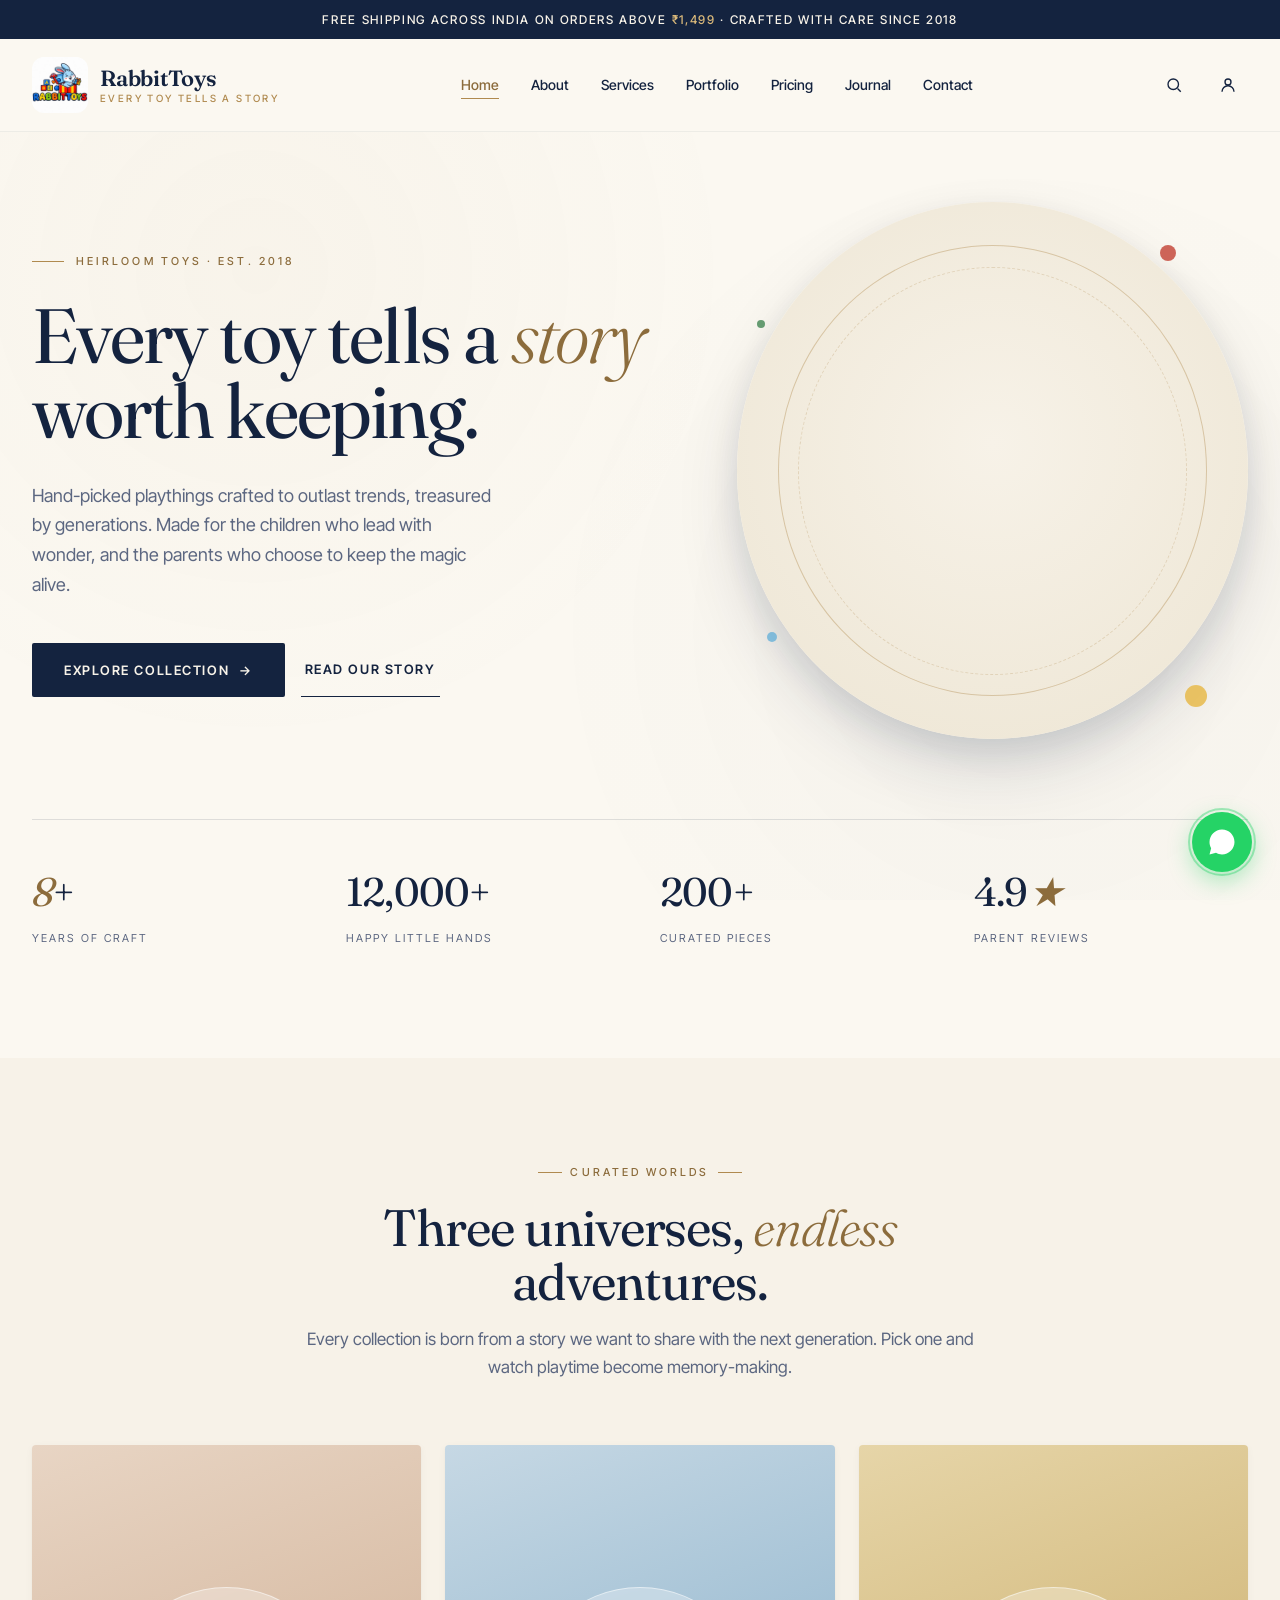
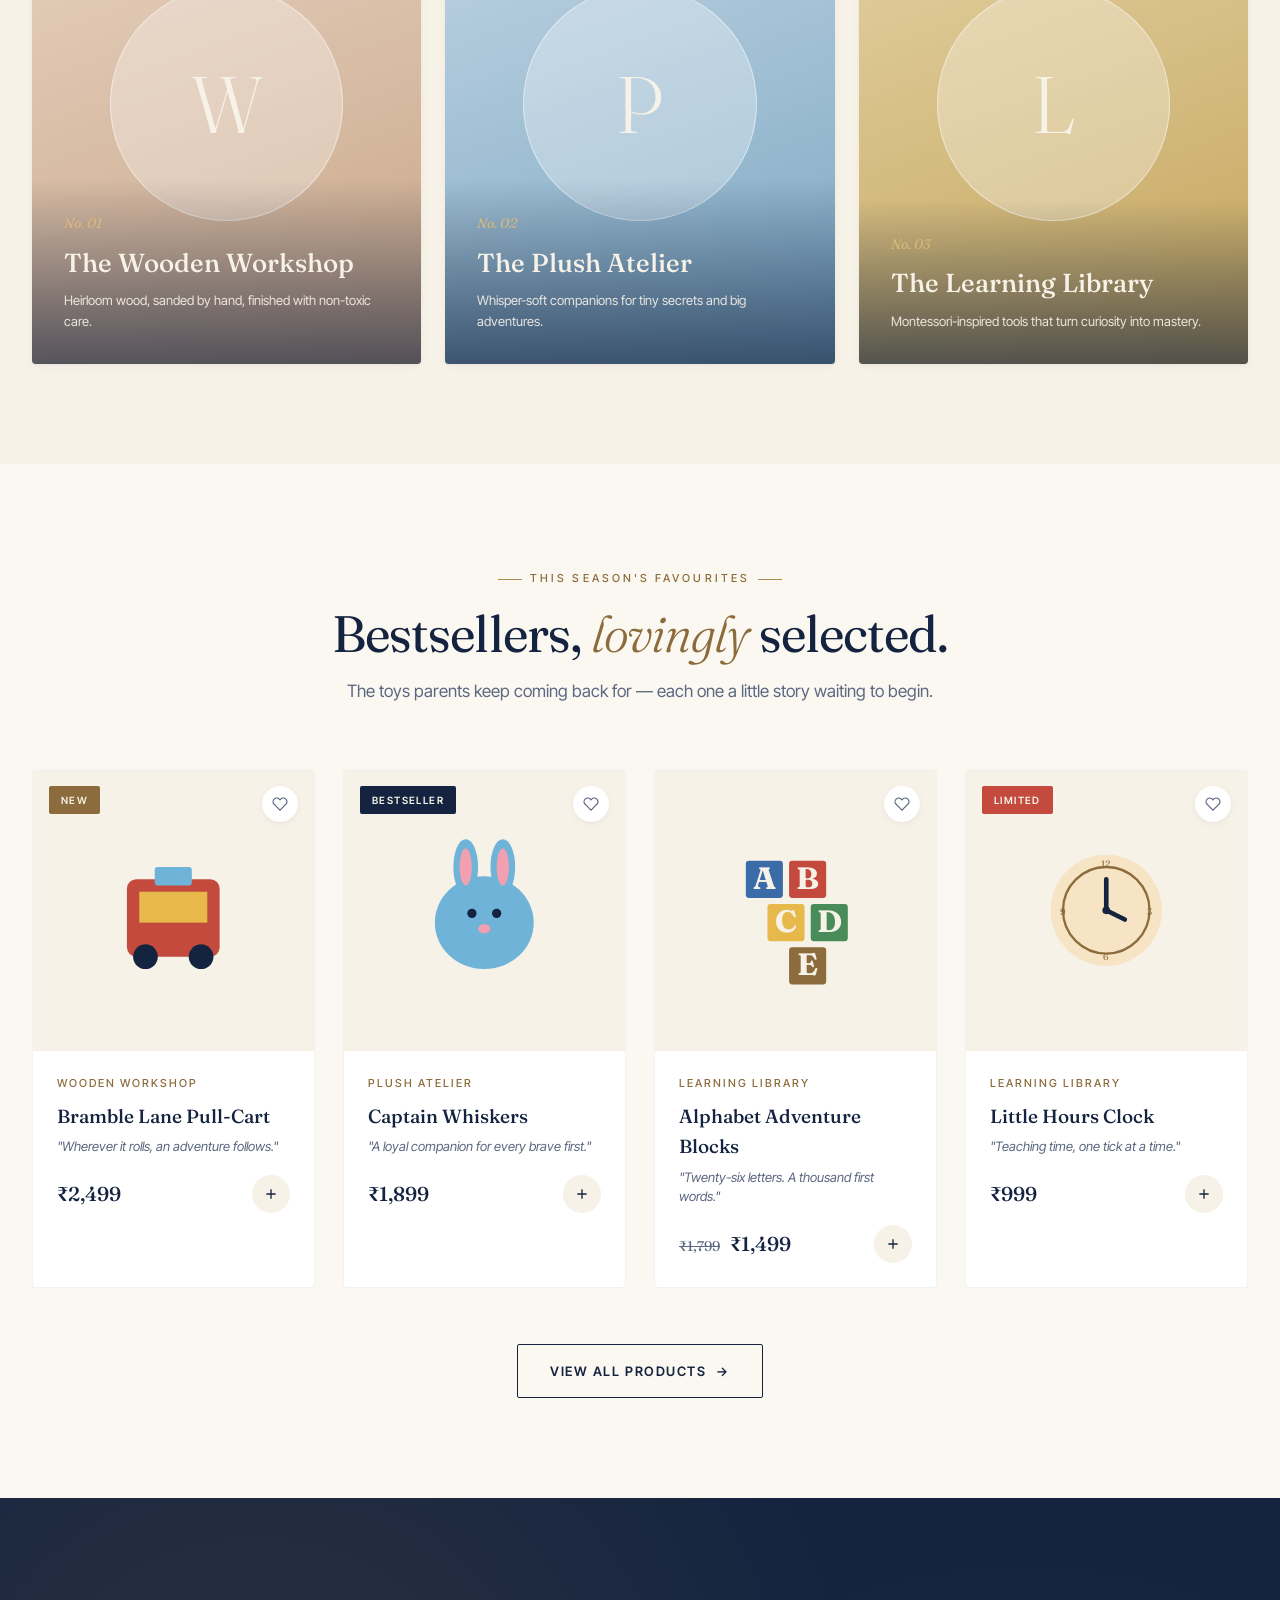
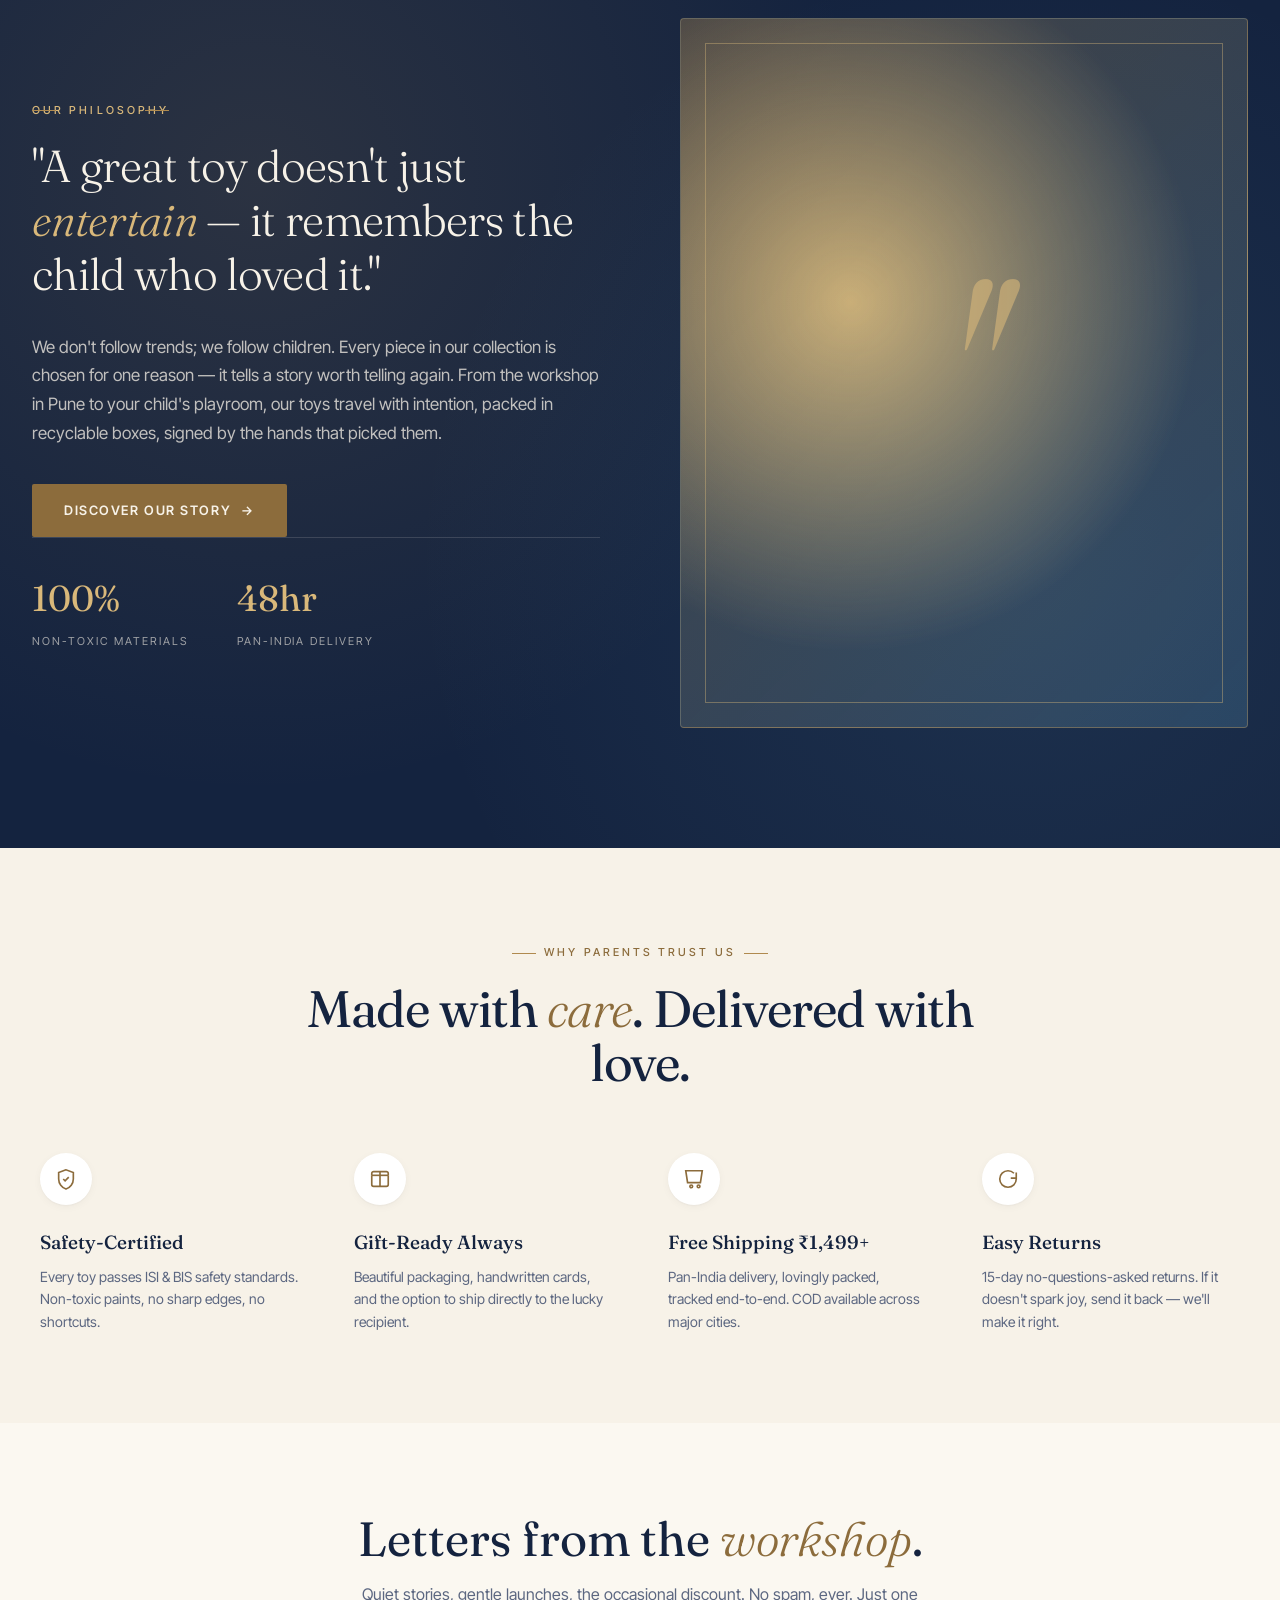
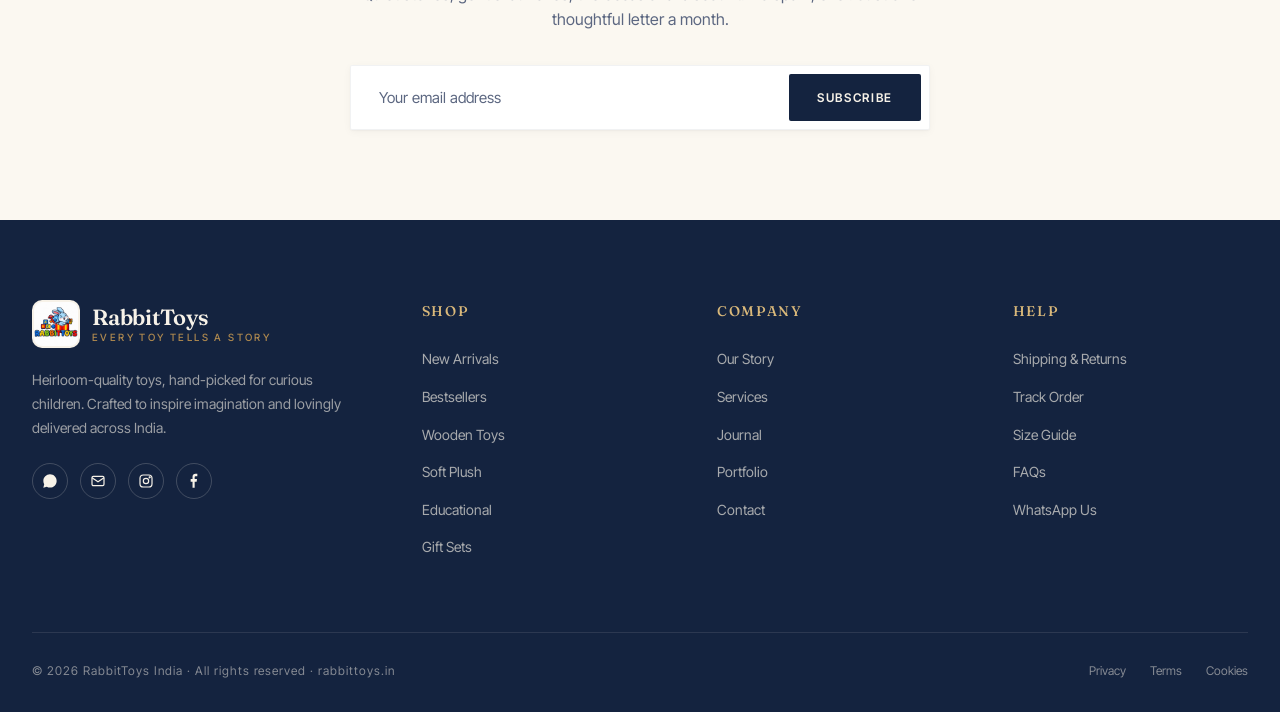
==== index.html @ 4ad60c70 "Update index.html" ====
<!DOCTYPE html>
<html lang="en">
<head>
<meta charset="UTF-8" />
<meta name="viewport" content="width=device-width, initial-scale=1.0" />
<title>RabbitToys — Every Toy Tells a Story</title>
<meta name="description" content="Heirloom-quality toys for curious children. Hand-picked, story-rich, lovingly delivered across India." />
<link rel="icon" type="image/jpeg" href="logo.jpg" />
<link rel="preconnect" href="https://fonts.googleapis.com">
<link rel="preconnect" href="https://fonts.gstatic.com" crossorigin>
<link href="https://fonts.googleapis.com/css2?family=Fraunces:ital,opsz,wght@0,9..144,300;0,9..144,400;0,9..144,500;0,9..144,600;1,9..144,300;1,9..144,400&family=Inter+Tight:wght@300;400;500;600;700&display=swap" rel="stylesheet">
<link rel="stylesheet" href="styles.css">
</head>
<body>

<div id="site-header"></div>

<!-- HERO -->
<section class="hero">
  <div class="container">
    <div class="hero-grid">
      <div class="fade-up">
        <div class="hero-eyebrow">Heirloom Toys · Est. 2018</div>
        <h1>Every toy tells a <em>story</em> worth keeping.</h1>
        <p class="lede">Hand-picked playthings crafted to outlast trends, treasured by generations. Made for the children who lead with wonder, and the parents who choose to keep the magic alive.</p>
        <div class="hero-ctas">
          <a href="portfolio.html" class="btn btn-primary">
            Explore Collection
            <span class="arrow">→</span>
          </a>
          <a href="about.html" class="btn btn-ghost">Read Our Story</a>
        </div>
      </div>
      <div class="hero-visual fade-up delay-2">
        <div class="hero-frame">
        </div>
        <span class="dot dot-1"></span>
        <span class="dot dot-2"></span>
        <span class="dot dot-3"></span>
        <span class="dot dot-4"></span>
      </div>
    </div>

    <div class="hero-stats fade-up delay-3">
      <div class="stat">
        <span class="num"><em>8</em>+</span>
        <span class="lbl">Years of craft</span>
      </div>
      <div class="stat">
        <span class="num">12,000+</span>
        <span class="lbl">Happy little hands</span>
      </div>
      <div class="stat">
        <span class="num">200+</span>
        <span class="lbl">Curated pieces</span>
      </div>
      <div class="stat">
        <span class="num">4.9<em>★</em></span>
        <span class="lbl">Parent reviews</span>
      </div>
    </div>
  </div>
</section>

<!-- STORY COLLECTIONS -->
<section class="collections">
  <div class="container">
    <div class="section-head">
      <span class="section-eyebrow">Curated Worlds</span>
      <h2>Three universes, <em>endless</em> adventures.</h2>
      <p>Every collection is born from a story we want to share with the next generation. Pick one and watch playtime become memory-making.</p>
    </div>
    <div class="collection-grid">
      <a href="portfolio.html" class="collection-card">
        <div class="collection-bg col-1">
          <div class="collection-shape">W</div>
        </div>
        <div class="collection-content">
          <div class="num">No. 01</div>
          <h3>The Wooden Workshop</h3>
          <p>Heirloom wood, sanded by hand, finished with non-toxic care.</p>
        </div>
      </a>
      <a href="portfolio.html" class="collection-card">
        <div class="collection-bg col-2">
          <div class="collection-shape">P</div>
        </div>
        <div class="collection-content">
          <div class="num">No. 02</div>
          <h3>The Plush Atelier</h3>
          <p>Whisper-soft companions for tiny secrets and big adventures.</p>
        </div>
      </a>
      <a href="portfolio.html" class="collection-card">
        <div class="collection-bg col-3">
          <div class="collection-shape">L</div>
        </div>
        <div class="collection-content">
          <div class="num">No. 03</div>
          <h3>The Learning Library</h3>
          <p>Montessori-inspired tools that turn curiosity into mastery.</p>
        </div>
      </a>
    </div>
  </div>
</section>

<!-- BESTSELLERS -->
<section class="bestsellers">
  <div class="container">
    <div class="section-head">
      <span class="section-eyebrow">This Season's Favourites</span>
      <h2>Bestsellers, <em>lovingly</em> selected.</h2>
      <p>The toys parents keep coming back for — each one a little story waiting to begin.</p>
    </div>
    <div class="product-grid">
      <article class="product-card">
        <div class="product-image">
          <span class="badge gold">New</span>
          <button class="wishlist" aria-label="Add to wishlist">
            <svg viewBox="0 0 24 24" fill="none" stroke="currentColor" stroke-width="1.8"><path d="M20.8 4.6a5.5 5.5 0 0 0-7.8 0L12 5.7l-1-1.1a5.5 5.5 0 0 0-7.8 7.8l1 1L12 21.2l7.8-7.8 1-1a5.5 5.5 0 0 0 0-7.8z"/></svg>
          </button>
          <svg class="product-shape" viewBox="0 0 100 100" xmlns="http://www.w3.org/2000/svg">
            <rect x="20" y="30" width="60" height="50" rx="6" fill="#c44a3d"/>
            <rect x="28" y="38" width="44" height="20" fill="#e6b94a"/>
            <circle cx="32" cy="80" r="8" fill="#14233f"/>
            <circle cx="68" cy="80" r="8" fill="#14233f"/>
            <rect x="38" y="22" width="24" height="12" fill="#6fb3d8" rx="2"/>
          </svg>
        </div>
        <div class="product-info">
          <div class="product-cat">Wooden Workshop</div>
          <h3 class="product-name">Bramble Lane Pull-Cart</h3>
          <p class="product-story">"Wherever it rolls, an adventure follows."</p>
          <div class="product-bottom">
            <div class="product-price">₹2,499</div>
            <button class="add-btn" aria-label="Add to cart">
              <svg viewBox="0 0 24 24" fill="none" stroke="currentColor" stroke-width="2" width="16" height="16"><path d="M12 5v14M5 12h14"/></svg>
            </button>
          </div>
        </div>
      </article>

      <article class="product-card">
        <div class="product-image">
          <span class="badge">Bestseller</span>
          <button class="wishlist" aria-label="Add to wishlist">
            <svg viewBox="0 0 24 24" fill="none" stroke="currentColor" stroke-width="1.8"><path d="M20.8 4.6a5.5 5.5 0 0 0-7.8 0L12 5.7l-1-1.1a5.5 5.5 0 0 0-7.8 7.8l1 1L12 21.2l7.8-7.8 1-1a5.5 5.5 0 0 0 0-7.8z"/></svg>
          </button>
          <svg class="product-shape" viewBox="0 0 100 100">
            <ellipse cx="50" cy="58" rx="32" ry="30" fill="#6fb3d8"/>
            <ellipse cx="38" cy="22" rx="8" ry="18" fill="#6fb3d8"/>
            <ellipse cx="62" cy="22" rx="8" ry="18" fill="#6fb3d8"/>
            <ellipse cx="38" cy="22" rx="4" ry="12" fill="#f0a0b0"/>
            <ellipse cx="62" cy="22" rx="4" ry="12" fill="#f0a0b0"/>
            <circle cx="42" cy="52" r="3" fill="#14233f"/>
            <circle cx="58" cy="52" r="3" fill="#14233f"/>
            <ellipse cx="50" cy="62" rx="4" ry="3" fill="#f0a0b0"/>
          </svg>
        </div>
        <div class="product-info">
          <div class="product-cat">Plush Atelier</div>
          <h3 class="product-name">Captain Whiskers</h3>
          <p class="product-story">"A loyal companion for every brave first."</p>
          <div class="product-bottom">
            <div class="product-price">₹1,899</div>
            <button class="add-btn" aria-label="Add to cart">
              <svg viewBox="0 0 24 24" fill="none" stroke="currentColor" stroke-width="2" width="16" height="16"><path d="M12 5v14M5 12h14"/></svg>
            </button>
          </div>
        </div>
      </article>

      <article class="product-card">
        <div class="product-image">
          <button class="wishlist" aria-label="Add to wishlist">
            <svg viewBox="0 0 24 24" fill="none" stroke="currentColor" stroke-width="1.8"><path d="M20.8 4.6a5.5 5.5 0 0 0-7.8 0L12 5.7l-1-1.1a5.5 5.5 0 0 0-7.8 7.8l1 1L12 21.2l7.8-7.8 1-1a5.5 5.5 0 0 0 0-7.8z"/></svg>
          </button>
          <svg class="product-shape" viewBox="0 0 100 100">
            <rect x="18" y="18" width="24" height="24" rx="2" fill="#3b6ca8"/>
            <text x="30" y="36" font-family="Fraunces" font-size="20" font-weight="700" fill="#f7f2e8" text-anchor="middle">A</text>
            <rect x="46" y="18" width="24" height="24" rx="2" fill="#c44a3d"/>
            <text x="58" y="36" font-family="Fraunces" font-size="20" font-weight="700" fill="#f7f2e8" text-anchor="middle">B</text>
            <rect x="32" y="46" width="24" height="24" rx="2" fill="#e6b94a"/>
            <text x="44" y="64" font-family="Fraunces" font-size="20" font-weight="700" fill="#f7f2e8" text-anchor="middle">C</text>
            <rect x="60" y="46" width="24" height="24" rx="2" fill="#4a8b5a"/>
            <text x="72" y="64" font-family="Fraunces" font-size="20" font-weight="700" fill="#f7f2e8" text-anchor="middle">D</text>
            <rect x="46" y="74" width="24" height="24" rx="2" fill="#8c6c3c"/>
            <text x="58" y="92" font-family="Fraunces" font-size="20" font-weight="700" fill="#f7f2e8" text-anchor="middle">E</text>
          </svg>
        </div>
        <div class="product-info">
          <div class="product-cat">Learning Library</div>
          <h3 class="product-name">Alphabet Adventure Blocks</h3>
          <p class="product-story">"Twenty-six letters. A thousand first words."</p>
          <div class="product-bottom">
            <div class="product-price"><span class="strike">₹1,799</span> ₹1,499</div>
            <button class="add-btn" aria-label="Add to cart">
              <svg viewBox="0 0 24 24" fill="none" stroke="currentColor" stroke-width="2" width="16" height="16"><path d="M12 5v14M5 12h14"/></svg>
            </button>
          </div>
        </div>
      </article>

      <article class="product-card">
        <div class="product-image">
          <span class="badge rose">Limited</span>
          <button class="wishlist" aria-label="Add to wishlist">
            <svg viewBox="0 0 24 24" fill="none" stroke="currentColor" stroke-width="1.8"><path d="M20.8 4.6a5.5 5.5 0 0 0-7.8 0L12 5.7l-1-1.1a5.5 5.5 0 0 0-7.8 7.8l1 1L12 21.2l7.8-7.8 1-1a5.5 5.5 0 0 0 0-7.8z"/></svg>
          </button>
          <svg class="product-shape" viewBox="0 0 100 100">
            <circle cx="50" cy="50" r="36" fill="#f7e4c4"/>
            <circle cx="50" cy="50" r="28" fill="none" stroke="#8c6c3c" stroke-width="1.5"/>
            <path d="M50 30 L50 50 L62 56" stroke="#14233f" stroke-width="3" fill="none" stroke-linecap="round"/>
            <circle cx="50" cy="50" r="2.5" fill="#14233f"/>
            <text x="50" y="22" font-family="Fraunces" font-size="6" fill="#8c6c3c" text-anchor="middle">12</text>
            <text x="78" y="53" font-family="Fraunces" font-size="6" fill="#8c6c3c" text-anchor="middle">3</text>
            <text x="50" y="82" font-family="Fraunces" font-size="6" fill="#8c6c3c" text-anchor="middle">6</text>
            <text x="22" y="53" font-family="Fraunces" font-size="6" fill="#8c6c3c" text-anchor="middle">9</text>
          </svg>
        </div>
        <div class="product-info">
          <div class="product-cat">Learning Library</div>
          <h3 class="product-name">Little Hours Clock</h3>
          <p class="product-story">"Teaching time, one tick at a time."</p>
          <div class="product-bottom">
            <div class="product-price">₹999</div>
            <button class="add-btn" aria-label="Add to cart">
              <svg viewBox="0 0 24 24" fill="none" stroke="currentColor" stroke-width="2" width="16" height="16"><path d="M12 5v14M5 12h14"/></svg>
            </button>
          </div>
        </div>
      </article>
    </div>
    <div style="text-align:center; margin-top: 56px;">
      <a href="portfolio.html" class="btn btn-outline">View All Products <span class="arrow">→</span></a>
    </div>
  </div>
</section>

<!-- STORY FEATURE -->
<section class="story-feature">
  <div class="container">
    <div class="story-grid">
      <div>
        <span class="section-eyebrow" style="color: var(--gold-glow); padding: 0;">Our Philosophy</span>
        <h2 class="story-quote">"A great toy doesn't just <em>entertain</em> — it remembers the child who loved it."</h2>
        <p class="body">We don't follow trends; we follow children. Every piece in our collection is chosen for one reason — it tells a story worth telling again. From the workshop in Pune to your child's playroom, our toys travel with intention, packed in recyclable boxes, signed by the hands that picked them.</p>
        <a href="about.html" class="btn btn-gold">Discover Our Story <span class="arrow">→</span></a>
        <div class="story-stats">
          <div class="story-stat">
            <span class="num">100%</span>
            <span class="lbl">Non-toxic materials</span>
          </div>
          <div class="story-stat">
            <span class="num">48hr</span>
            <span class="lbl">Pan-India delivery</span>
          </div>
        </div>
      </div>
      <div class="story-visual">
        <div class="story-visual-content">
          <span class="quote-mark">"</span>
        </div>
      </div>
    </div>
  </div>
</section>

<!-- VALUES -->
<section class="values">
  <div class="container">
    <div class="section-head">
      <span class="section-eyebrow">Why Parents Trust Us</span>
      <h2>Made with <em>care</em>. Delivered with love.</h2>
    </div>
    <div class="values-grid">
      <div class="value">
        <div class="value-icon">
          <svg viewBox="0 0 24 24" fill="none" stroke="currentColor" stroke-width="1.8"><path d="M12 2 4 5v7c0 5 3.4 9.5 8 11 4.6-1.5 8-6 8-11V5l-8-3z"/><path d="m9 12 2 2 4-4"/></svg>
        </div>
        <h4>Safety-Certified</h4>
        <p>Every toy passes ISI & BIS safety standards. Non-toxic paints, no sharp edges, no shortcuts.</p>
      </div>
      <div class="value">
        <div class="value-icon">
          <svg viewBox="0 0 24 24" fill="none" stroke="currentColor" stroke-width="1.8"><path d="M21 8V6a2 2 0 0 0-2-2H5a2 2 0 0 0-2 2v2"/><path d="M3 8v10a2 2 0 0 0 2 2h14a2 2 0 0 0 2-2V8"/><path d="M3 8h18"/><path d="M12 4v16"/></svg>
        </div>
        <h4>Gift-Ready Always</h4>
        <p>Beautiful packaging, handwritten cards, and the option to ship directly to the lucky recipient.</p>
      </div>
      <div class="value">
        <div class="value-icon">
          <svg viewBox="0 0 24 24" fill="none" stroke="currentColor" stroke-width="1.8"><path d="M3 3h18l-2 13H5L3 3z"/><circle cx="9" cy="20" r="1.5"/><circle cx="17" cy="20" r="1.5"/></svg>
        </div>
        <h4>Free Shipping ₹1,499+</h4>
        <p>Pan-India delivery, lovingly packed, tracked end-to-end. COD available across major cities.</p>
      </div>
      <div class="value">
        <div class="value-icon">
          <svg viewBox="0 0 24 24" fill="none" stroke="currentColor" stroke-width="1.8"><path d="M21 12c0 5-4 9-9 9s-9-4-9-9 4-9 9-9c2.5 0 4.8 1 6.5 2.7"/><path d="M21 5v6h-6"/></svg>
        </div>
        <h4>Easy Returns</h4>
        <p>15-day no-questions-asked returns. If it doesn't spark joy, send it back — we'll make it right.</p>
      </div>
    </div>
  </div>
</section>

<!-- NEWSLETTER -->
<section class="newsletter">
  <div class="container">
    <div class="newsletter-inner">
      <h2>Letters from the <em>workshop</em>.</h2>
      <p>Quiet stories, gentle launches, the occasional discount. No spam, ever. Just one thoughtful letter a month.</p>
      <form>
        <input type="email" placeholder="Your email address" required>
        <button type="submit">Subscribe</button>
      </form>
    </div>
  </div>
</section>

<div id="site-footer"></div>

<script src="shared.js"></script>
</body>
</html>
---- styles.css ----
/* ============================================
   RabbitToys — Luxurious Kids Toys
   Shared stylesheet for all pages
   ============================================ */

:root {
  --ivory: #f7f2e8;
  --ivory-deep: #ede5d3;
  --cream: #fbf8f1;
  --paper: #ffffff;
  --ink: #14233f;
  --ink-soft: #2a3a5a;
  --ink-muted: #5c6781;
  --gold: #b08a4f;
  --gold-deep: #8c6c3c;
  --gold-glow: #d9b87a;
  --rose: #c44a3d;
  --sky: #6fb3d8;
  --honey: #e6b94a;
  --leaf: #4a8b5a;
  --line: rgba(20, 35, 63, 0.12);
  --line-soft: rgba(20, 35, 63, 0.06);
  --shadow-sm: 0 1px 2px rgba(20,35,63,0.04), 0 2px 8px rgba(20,35,63,0.04);
  --shadow-md: 0 4px 12px rgba(20,35,63,0.06), 0 12px 32px rgba(20,35,63,0.08);
  --shadow-lg: 0 12px 32px rgba(20,35,63,0.10), 0 32px 64px rgba(20,35,63,0.12);
}

* { box-sizing: border-box; margin: 0; padding: 0; }
html { scroll-behavior: smooth; }
body {
  font-family: 'Inter Tight', -apple-system, sans-serif;
  background: var(--cream);
  color: var(--ink);
  line-height: 1.6;
  -webkit-font-smoothing: antialiased;
  overflow-x: hidden;
}

body::before {
  content: "";
  position: fixed;
  inset: 0;
  pointer-events: none;
  z-index: 1;
  background-image:
    radial-gradient(circle at 20% 30%, rgba(176, 138, 79, 0.04) 0%, transparent 40%),
    radial-gradient(circle at 80% 70%, rgba(20, 35, 63, 0.03) 0%, transparent 40%);
}

a { color: inherit; text-decoration: none; }
img { max-width: 100%; display: block; }
button { font-family: inherit; cursor: pointer; border: none; background: none; color: inherit; }

.container {
  max-width: 1320px;
  margin: 0 auto;
  padding: 0 32px;
  position: relative;
  z-index: 2;
}

/* ---------- ANNOUNCEMENT BAR ---------- */
.announce {
  background: var(--ink);
  color: var(--ivory);
  text-align: center;
  padding: 10px 16px;
  font-size: 12px;
  letter-spacing: 0.14em;
  text-transform: uppercase;
  font-weight: 500;
  position: relative;
  z-index: 10;
}
.announce span { color: var(--gold-glow); }

/* ---------- HEADER ---------- */
header {
  position: sticky;
  top: 0;
  background: rgba(251, 248, 241, 0.92);
  backdrop-filter: blur(14px);
  -webkit-backdrop-filter: blur(14px);
  border-bottom: 1px solid var(--line-soft);
  z-index: 100;
}
.nav {
  display: flex;
  align-items: center;
  justify-content: space-between;
  padding: 18px 0;
}
.logo-wrap { display: flex; align-items: center; gap: 12px; }
.logo-wrap img {
  width: 56px;
  height: 56px;
  object-fit: contain;
  border-radius: 12px;
}
.brand-text { display: flex; flex-direction: column; line-height: 1; }
.brand-text .name {
  font-family: 'Fraunces', serif;
  font-weight: 600;
  font-size: 22px;
  letter-spacing: -0.01em;
  color: var(--ink);
}
.brand-text .tag {
  font-size: 10px;
  letter-spacing: 0.24em;
  text-transform: uppercase;
  color: var(--gold);
  margin-top: 4px;
  font-weight: 500;
}
.nav ul { display: flex; list-style: none; gap: 32px; }
.nav a.nav-link {
  font-size: 14px;
  font-weight: 500;
  color: var(--ink);
  position: relative;
  padding: 6px 0;
  transition: color 0.3s;
}
.nav a.nav-link::after {
  content: "";
  position: absolute;
  bottom: 0;
  left: 0;
  width: 0;
  height: 1px;
  background: var(--gold);
  transition: width 0.3s ease;
}
.nav a.nav-link:hover,
.nav a.nav-link.active { color: var(--gold-deep); }
.nav a.nav-link:hover::after,
.nav a.nav-link.active::after { width: 100%; }

.nav-icons { display: flex; gap: 14px; align-items: center; }
.icon-btn {
  width: 40px;
  height: 40px;
  border-radius: 50%;
  display: grid;
  place-items: center;
  transition: all 0.3s;
  color: var(--ink);
}
.icon-btn:hover { background: var(--ivory-deep); color: var(--gold-deep); }
.icon-btn svg { width: 18px; height: 18px; }

/* Mobile menu toggle */
.menu-toggle { display: none; }

/* ---------- BUTTONS ---------- */
.btn {
  display: inline-flex;
  align-items: center;
  gap: 10px;
  padding: 16px 32px;
  font-size: 13px;
  font-weight: 600;
  letter-spacing: 0.12em;
  text-transform: uppercase;
  transition: all 0.35s cubic-bezier(0.4, 0, 0.2, 1);
  border-radius: 2px;
  cursor: pointer;
}
.btn-primary { background: var(--ink); color: var(--ivory); }
.btn-primary:hover {
  background: var(--gold-deep);
  transform: translateY(-2px);
  box-shadow: var(--shadow-md);
}
.btn-gold { background: var(--gold-deep); color: var(--ivory); }
.btn-gold:hover {
  background: var(--ink);
  transform: translateY(-2px);
  box-shadow: var(--shadow-md);
}
.btn-ghost {
  color: var(--ink);
  border-bottom: 1px solid var(--ink);
  padding: 16px 4px;
  border-radius: 0;
}
.btn-ghost:hover { color: var(--gold-deep); border-color: var(--gold-deep); }
.btn-outline {
  border: 1px solid var(--ink);
  color: var(--ink);
}
.btn-outline:hover { background: var(--ink); color: var(--ivory); }
.btn .arrow { transition: transform 0.3s; }
.btn:hover .arrow { transform: translateX(4px); }

/* ---------- DISPLAY HEADINGS ---------- */
.display { font-family: 'Fraunces', Georgia, serif; font-variation-settings: 'opsz' 144; }

/* ---------- SECTION COMMON ---------- */
section { position: relative; z-index: 2; }
.section-head {
  text-align: center;
  max-width: 680px;
  margin: 0 auto 64px;
}
.section-eyebrow {
  font-size: 11px;
  letter-spacing: 0.28em;
  text-transform: uppercase;
  color: var(--gold-deep);
  font-weight: 500;
  margin-bottom: 20px;
  display: inline-block;
  position: relative;
  padding: 0 32px;
}
.section-eyebrow::before,
.section-eyebrow::after {
  content: "";
  position: absolute;
  top: 50%;
  width: 24px;
  height: 1px;
  background: var(--gold);
}
.section-eyebrow::before { left: 0; }
.section-eyebrow::after { right: 0; }
.section-head h2 {
  font-family: 'Fraunces', serif;
  font-weight: 400;
  font-size: clamp(36px, 4vw, 56px);
  line-height: 1.05;
  letter-spacing: -0.02em;
  color: var(--ink);
  margin-bottom: 16px;
}
.section-head h2 em { font-style: italic; color: var(--gold-deep); font-weight: 300; }
.section-head p {
  font-size: 17px;
  color: var(--ink-muted);
  line-height: 1.65;
}

/* ---------- PAGE HEADER (interior pages) ---------- */
.page-header {
  padding: 100px 0 80px;
  text-align: center;
  background: linear-gradient(180deg, var(--ivory) 0%, var(--cream) 100%);
  border-bottom: 1px solid var(--line-soft);
  position: relative;
  overflow: hidden;
}
.page-header::before,
.page-header::after {
  content: "";
  position: absolute;
  width: 280px;
  height: 280px;
  border-radius: 50%;
  opacity: 0.06;
}
.page-header::before { background: var(--gold); top: -100px; left: -80px; }
.page-header::after { background: var(--ink); bottom: -120px; right: -100px; }
.crumbs {
  font-size: 11px;
  letter-spacing: 0.24em;
  text-transform: uppercase;
  color: var(--ink-muted);
  margin-bottom: 24px;
  font-weight: 500;
}
.crumbs a { color: var(--gold-deep); }
.crumbs span { margin: 0 12px; color: var(--gold); }
.page-header h1 {
  font-family: 'Fraunces', serif;
  font-weight: 400;
  font-size: clamp(44px, 5.5vw, 76px);
  line-height: 1;
  letter-spacing: -0.025em;
  color: var(--ink);
  margin-bottom: 20px;
}
.page-header h1 em { font-style: italic; color: var(--gold-deep); font-weight: 300; }
.page-header p {
  font-size: 18px;
  color: var(--ink-muted);
  max-width: 600px;
  margin: 0 auto;
}

/* ---------- HERO (home) ---------- */
.hero {
  padding: 70px 0 110px;
  position: relative;
  overflow: hidden;
}
.hero-grid {
  display: grid;
  grid-template-columns: 1.1fr 0.9fr;
  gap: 80px;
  align-items: center;
}
.hero-eyebrow {
  display: inline-flex;
  align-items: center;
  gap: 12px;
  font-size: 11px;
  letter-spacing: 0.28em;
  text-transform: uppercase;
  color: var(--gold-deep);
  font-weight: 500;
  margin-bottom: 28px;
}
.hero-eyebrow::before {
  content: "";
  width: 32px;
  height: 1px;
  background: var(--gold);
}
.hero h1 {
  font-family: 'Fraunces', serif;
  font-weight: 400;
  font-size: clamp(44px, 6vw, 88px);
  line-height: 0.98;
  letter-spacing: -0.025em;
  color: var(--ink);
  margin-bottom: 32px;
}
.hero h1 em { font-style: italic; font-weight: 300; color: var(--gold-deep); }
.hero p.lede {
  font-size: 18px;
  line-height: 1.65;
  color: var(--ink-muted);
  max-width: 460px;
  margin-bottom: 44px;
}
.hero-ctas { display: flex; gap: 16px; flex-wrap: wrap; }

/* Hero visual */
.hero-visual { position: relative; aspect-ratio: 1 / 1.05; }
.hero-frame {
  position: absolute;
  inset: 0;
  background: radial-gradient(circle at 50% 45%, var(--ivory) 0%, var(--ivory-deep) 100%);
  border-radius: 50%;
  box-shadow: var(--shadow-lg);
  overflow: hidden;
}
.hero-frame::before {
  content: "";
  position: absolute;
  inset: 8%;
  border: 1px solid var(--gold);
  border-radius: 50%;
  opacity: 0.4;
}
.hero-frame::after {
  content: "";
  position: absolute;
  inset: 12%;
  border: 1px dashed var(--gold);
  border-radius: 50%;
  opacity: 0.25;
}
.hero-logo {
  position: absolute;
  top: 50%;
  left: 50%;
  transform: translate(-50%, -50%);
  width: 78%;
  z-index: 2;
  filter: drop-shadow(0 12px 24px rgba(20,35,63,0.12));
  animation: floaty 6s ease-in-out infinite;
}
@keyframes floaty {
  0%, 100% { transform: translate(-50%, -50%) translateY(0); }
  50% { transform: translate(-50%, -50%) translateY(-12px); }
}

.dot { position: absolute; border-radius: 50%; opacity: 0.85; }
.dot-1 { width: 16px; height: 16px; background: var(--rose); top: 8%; right: 14%; animation: bob 5s ease-in-out infinite; }
.dot-2 { width: 10px; height: 10px; background: var(--sky); bottom: 18%; left: 6%; animation: bob 7s ease-in-out infinite 0.5s; }
.dot-3 { width: 22px; height: 22px; background: var(--honey); bottom: 6%; right: 8%; animation: bob 6.5s ease-in-out infinite 1s; }
.dot-4 { width: 8px; height: 8px; background: var(--leaf); top: 22%; left: 4%; animation: bob 5.5s ease-in-out infinite 1.5s; }
@keyframes bob { 0%, 100% { transform: translateY(0); } 50% { transform: translateY(-14px); } }

/* Hero stats */
.hero-stats {
  margin-top: 80px;
  display: grid;
  grid-template-columns: repeat(4, 1fr);
  gap: 40px;
  padding-top: 40px;
  border-top: 1px solid var(--line);
}
.stat .num {
  font-family: 'Fraunces', serif;
  font-size: 40px;
  font-weight: 400;
  color: var(--ink);
  letter-spacing: -0.02em;
  display: block;
}
.stat .num em { font-style: italic; color: var(--gold-deep); }
.stat .lbl {
  font-size: 11px;
  letter-spacing: 0.18em;
  text-transform: uppercase;
  color: var(--ink-muted);
  margin-top: 6px;
  display: block;
}

/* ---------- COLLECTIONS ---------- */
.collections { padding: 100px 0; background: var(--ivory); }
.collection-grid {
  display: grid;
  grid-template-columns: repeat(3, 1fr);
  gap: 24px;
}
.collection-card {
  aspect-ratio: 3 / 4;
  position: relative;
  overflow: hidden;
  border-radius: 4px;
  cursor: pointer;
  box-shadow: var(--shadow-sm);
  transition: all 0.5s cubic-bezier(0.4, 0, 0.2, 1);
}
.collection-card:hover { transform: translateY(-6px); box-shadow: var(--shadow-lg); }
.collection-bg {
  position: absolute;
  inset: 0;
  display: grid;
  place-items: center;
  transition: transform 0.7s cubic-bezier(0.4, 0, 0.2, 1);
}
.collection-card:hover .collection-bg { transform: scale(1.05); }
.col-1 { background: linear-gradient(160deg, #e8d5c4 0%, #c9a587 100%); }
.col-2 { background: linear-gradient(160deg, #c6d8e4 0%, #7ba7c4 100%); }
.col-3 { background: linear-gradient(160deg, #e6d5a8 0%, #c4a45c 100%); }

.collection-shape {
  width: 60%;
  aspect-ratio: 1;
  border-radius: 50%;
  background: rgba(255,255,255,0.3);
  backdrop-filter: blur(2px);
  display: grid;
  place-items: center;
  font-family: 'Fraunces', serif;
  font-size: 80px;
  color: var(--ivory);
  font-weight: 300;
  border: 1px solid rgba(255,255,255,0.5);
}
.collection-content {
  position: absolute;
  bottom: 0;
  left: 0;
  right: 0;
  padding: 32px;
  color: var(--ivory);
  background: linear-gradient(to top, rgba(20,35,63,0.65) 0%, transparent 100%);
}
.collection-content .num {
  font-family: 'Fraunces', serif;
  font-style: italic;
  font-size: 14px;
  color: var(--gold-glow);
  margin-bottom: 8px;
}
.collection-content h3 {
  font-family: 'Fraunces', serif;
  font-weight: 500;
  font-size: 26px;
  margin-bottom: 6px;
}
.collection-content p { font-size: 13px; opacity: 0.9; }

/* ---------- PRODUCTS ---------- */
.bestsellers { padding: 100px 0; }
.product-grid {
  display: grid;
  grid-template-columns: repeat(4, 1fr);
  gap: 28px;
}
.product-card {
  background: var(--paper);
  border-radius: 4px;
  overflow: hidden;
  transition: all 0.4s cubic-bezier(0.4, 0, 0.2, 1);
  border: 1px solid var(--line-soft);
  position: relative;
}
.product-card:hover {
  transform: translateY(-8px);
  box-shadow: var(--shadow-md);
  border-color: transparent;
}
.product-image {
  aspect-ratio: 1;
  background: var(--ivory);
  position: relative;
  overflow: hidden;
  display: grid;
  place-items: center;
}
.product-shape {
  width: 55%;
  aspect-ratio: 1;
  transition: transform 0.5s cubic-bezier(0.4, 0, 0.2, 1);
}
.product-card:hover .product-shape { transform: scale(1.08) rotate(-3deg); }
.badge {
  position: absolute;
  top: 16px;
  left: 16px;
  background: var(--ink);
  color: var(--ivory);
  font-size: 10px;
  font-weight: 600;
  letter-spacing: 0.14em;
  text-transform: uppercase;
  padding: 6px 12px;
  border-radius: 2px;
  z-index: 2;
}
.badge.gold { background: var(--gold-deep); }
.badge.rose { background: var(--rose); }
.wishlist {
  position: absolute;
  top: 16px;
  right: 16px;
  width: 36px;
  height: 36px;
  background: var(--paper);
  border-radius: 50%;
  display: grid;
  place-items: center;
  transition: all 0.3s;
  color: var(--ink-muted);
  box-shadow: var(--shadow-sm);
  z-index: 2;
}
.wishlist:hover { color: var(--rose); transform: scale(1.1); }
.wishlist svg { width: 16px; height: 16px; }
.product-info { padding: 24px; }
.product-cat {
  font-size: 11px;
  letter-spacing: 0.18em;
  text-transform: uppercase;
  color: var(--gold-deep);
  margin-bottom: 8px;
  font-weight: 500;
}
.product-name {
  font-family: 'Fraunces', serif;
  font-weight: 500;
  font-size: 19px;
  color: var(--ink);
  margin-bottom: 6px;
}
.product-story {
  font-size: 13px;
  color: var(--ink-muted);
  margin-bottom: 18px;
  font-style: italic;
  line-height: 1.5;
}
.product-bottom { display: flex; align-items: center; justify-content: space-between; }
.product-price {
  font-family: 'Fraunces', serif;
  font-size: 20px;
  color: var(--ink);
  font-weight: 500;
}
.product-price .strike {
  font-size: 14px;
  color: var(--ink-muted);
  text-decoration: line-through;
  margin-right: 6px;
  font-weight: 400;
}
.add-btn {
  width: 38px;
  height: 38px;
  background: var(--ivory);
  border-radius: 50%;
  display: grid;
  place-items: center;
  transition: all 0.3s;
  color: var(--ink);
}
.add-btn:hover { background: var(--ink); color: var(--ivory); transform: rotate(90deg); }

/* ---------- STORY FEATURE STRIP ---------- */
.story-feature {
  padding: 120px 0;
  background: var(--ink);
  color: var(--ivory);
  position: relative;
  overflow: hidden;
}
.story-feature::before {
  content: "";
  position: absolute;
  inset: 0;
  background:
    radial-gradient(circle at 20% 30%, rgba(176, 138, 79, 0.15) 0%, transparent 50%),
    radial-gradient(circle at 80% 70%, rgba(111, 179, 216, 0.1) 0%, transparent 50%);
}
.story-grid {
  display: grid;
  grid-template-columns: 1fr 1fr;
  gap: 80px;
  align-items: center;
  position: relative;
}
.story-quote {
  font-family: 'Fraunces', serif;
  font-weight: 300;
  font-size: clamp(30px, 3.5vw, 46px);
  line-height: 1.2;
  letter-spacing: -0.015em;
  margin-bottom: 32px;
}
.story-quote em { font-style: italic; color: var(--gold-glow); }
.story-feature p.body {
  font-size: 17px;
  line-height: 1.7;
  color: rgba(247, 242, 232, 0.75);
  margin-bottom: 36px;
}
.story-stats { display: flex; gap: 48px; padding-top: 32px; border-top: 1px solid rgba(247, 242, 232, 0.15); }
.story-stat .num {
  font-family: 'Fraunces', serif;
  font-size: 36px;
  color: var(--gold-glow);
  display: block;
}
.story-stat .lbl {
  font-size: 11px;
  letter-spacing: 0.18em;
  text-transform: uppercase;
  color: rgba(247, 242, 232, 0.6);
  margin-top: 6px;
  display: block;
}
.story-visual {
  aspect-ratio: 4/5;
  background:
    linear-gradient(135deg, rgba(176, 138, 79, 0.3), rgba(111, 179, 216, 0.2)),
    radial-gradient(circle at 30% 40%, var(--gold-glow), transparent 60%);
  border-radius: 4px;
  position: relative;
  overflow: hidden;
  border: 1px solid rgba(217, 184, 122, 0.3);
}
.story-visual::before {
  content: "";
  position: absolute;
  inset: 24px;
  border: 1px solid rgba(217, 184, 122, 0.4);
}
.story-visual-content {
  position: absolute;
  inset: 0;
  display: grid;
  place-items: center;
  flex-direction: column;
}
.story-visual-content .quote-mark {
  font-family: 'Fraunces', serif;
  font-style: italic;
  font-size: 220px;
  color: var(--gold-glow);
  line-height: 1;
  opacity: 0.6;
}

/* ---------- VALUES / FEATURES STRIP ---------- */
.values {
  padding: 90px 0;
  background: var(--ivory);
}
.values-grid {
  display: grid;
  grid-template-columns: repeat(4, 1fr);
  gap: 40px;
}
.value {
  text-align: left;
  padding: 0 8px;
}
.value-icon {
  width: 52px;
  height: 52px;
  border-radius: 50%;
  background: var(--paper);
  display: grid;
  place-items: center;
  margin-bottom: 22px;
  color: var(--gold-deep);
  box-shadow: var(--shadow-sm);
}
.value-icon svg { width: 22px; height: 22px; }
.value h4 {
  font-family: 'Fraunces', serif;
  font-size: 19px;
  font-weight: 500;
  color: var(--ink);
  margin-bottom: 8px;
}
.value p { font-size: 14px; color: var(--ink-muted); line-height: 1.6; }

/* ---------- NEWSLETTER ---------- */
.newsletter {
  padding: 90px 0;
  background: var(--cream);
  text-align: center;
}
.newsletter-inner {
  max-width: 580px;
  margin: 0 auto;
}
.newsletter h2 {
  font-family: 'Fraunces', serif;
  font-weight: 400;
  font-size: clamp(32px, 4vw, 48px);
  line-height: 1.1;
  color: var(--ink);
  margin-bottom: 16px;
}
.newsletter h2 em { font-style: italic; color: var(--gold-deep); font-weight: 300; }
.newsletter p { color: var(--ink-muted); margin-bottom: 32px; }
.newsletter form {
  display: flex;
  gap: 12px;
  background: var(--paper);
  padding: 8px;
  border-radius: 2px;
  box-shadow: var(--shadow-sm);
  border: 1px solid var(--line-soft);
}
.newsletter input {
  flex: 1;
  border: none;
  padding: 14px 20px;
  font-family: inherit;
  font-size: 15px;
  background: transparent;
  color: var(--ink);
  outline: none;
}
.newsletter input::placeholder { color: var(--ink-muted); }
.newsletter button {
  background: var(--ink);
  color: var(--ivory);
  padding: 14px 28px;
  font-size: 12px;
  font-weight: 600;
  letter-spacing: 0.14em;
  text-transform: uppercase;
  border-radius: 2px;
  transition: all 0.3s;
}
.newsletter button:hover { background: var(--gold-deep); }

/* ---------- FOOTER ---------- */
footer {
  background: var(--ink);
  color: rgba(247, 242, 232, 0.85);
  padding: 80px 0 32px;
  position: relative;
  z-index: 2;
}
.footer-grid {
  display: grid;
  grid-template-columns: 1.4fr 1fr 1fr 1fr;
  gap: 60px;
  padding-bottom: 60px;
  border-bottom: 1px solid rgba(247, 242, 232, 0.1);
}
.footer-brand .logo-wrap .name { color: var(--ivory); }
.footer-brand p {
  margin-top: 20px;
  color: rgba(247, 242, 232, 0.6);
  font-size: 14px;
  line-height: 1.7;
  max-width: 320px;
}
.footer-social { display: flex; gap: 12px; margin-top: 24px; }
.social-btn {
  width: 36px;
  height: 36px;
  border-radius: 50%;
  border: 1px solid rgba(247, 242, 232, 0.2);
  display: grid;
  place-items: center;
  transition: all 0.3s;
  color: var(--ivory);
}
.social-btn:hover { background: var(--gold-deep); border-color: var(--gold-deep); }
.social-btn svg { width: 16px; height: 16px; }
.footer-col h5 {
  font-family: 'Fraunces', serif;
  font-weight: 500;
  font-size: 14px;
  color: var(--gold-glow);
  letter-spacing: 0.12em;
  text-transform: uppercase;
  margin-bottom: 24px;
}
.footer-col ul { list-style: none; }
.footer-col li { margin-bottom: 12px; }
.footer-col a {
  font-size: 14px;
  color: rgba(247, 242, 232, 0.65);
  transition: color 0.3s;
}
.footer-col a:hover { color: var(--gold-glow); }
.footer-bottom {
  padding-top: 28px;
  display: flex;
  justify-content: space-between;
  align-items: center;
  flex-wrap: wrap;
  gap: 16px;
}
.footer-bottom p {
  font-size: 12px;
  color: rgba(247, 242, 232, 0.5);
  letter-spacing: 0.08em;
}
.footer-bottom .legal { display: flex; gap: 24px; }
.footer-bottom .legal a {
  font-size: 12px;
  color: rgba(247, 242, 232, 0.5);
  transition: color 0.3s;
}
.footer-bottom .legal a:hover { color: var(--gold-glow); }

/* ---------- WHATSAPP FLOATING BUTTON ---------- */
.whatsapp-float {
  position: fixed;
  bottom: 28px;
  right: 28px;
  width: 60px;
  height: 60px;
  background: #25D366;
  border-radius: 50%;
  display: grid;
  place-items: center;
  box-shadow: 0 8px 24px rgba(37, 211, 102, 0.4);
  z-index: 999;
  transition: all 0.3s;
}
.whatsapp-float:hover { transform: scale(1.1); box-shadow: 0 12px 32px rgba(37, 211, 102, 0.5); }
.whatsapp-float svg { width: 30px; height: 30px; fill: white; }
.whatsapp-float::before {
  content: "";
  position: absolute;
  inset: -4px;
  border-radius: 50%;
  border: 2px solid #25D366;
  opacity: 0.4;
  animation: ping 2s ease-out infinite;
}
@keyframes ping {
  0% { transform: scale(1); opacity: 0.4; }
  100% { transform: scale(1.4); opacity: 0; }
}

/* ============================================
   ABOUT PAGE
   ============================================ */
.about-intro { padding: 100px 0; }
.about-intro-grid {
  display: grid;
  grid-template-columns: 1fr 1fr;
  gap: 80px;
  align-items: center;
}
.about-image {
  aspect-ratio: 4/5;
  background:
    radial-gradient(circle at 30% 30%, var(--ivory-deep), var(--ivory)),
    linear-gradient(135deg, var(--ivory) 0%, var(--ivory-deep) 100%);
  border-radius: 4px;
  position: relative;
  overflow: hidden;
  box-shadow: var(--shadow-lg);
  display: grid;
  place-items: center;
}
.about-image::before {
  content: "";
  position: absolute;
  inset: 24px;
  border: 1px solid var(--gold);
  opacity: 0.4;
}
.about-image img {
  width: 60%;
  filter: drop-shadow(0 16px 32px rgba(20, 35, 63, 0.12));
}
.about-text h2 {
  font-family: 'Fraunces', serif;
  font-weight: 400;
  font-size: clamp(34px, 4vw, 52px);
  line-height: 1.05;
  letter-spacing: -0.02em;
  color: var(--ink);
  margin-bottom: 28px;
}
.about-text h2 em { font-style: italic; color: var(--gold-deep); font-weight: 300; }
.about-text p {
  font-size: 16px;
  color: var(--ink-muted);
  line-height: 1.8;
  margin-bottom: 20px;
}
.about-text .signature {
  font-family: 'Fraunces', serif;
  font-style: italic;
  font-size: 20px;
  color: var(--gold-deep);
  margin-top: 28px;
}

.timeline { padding: 100px 0; background: var(--ivory); }
.timeline-grid {
  display: grid;
  grid-template-columns: repeat(4, 1fr);
  gap: 32px;
  margin-top: 60px;
}
.tl-item {
  position: relative;
  padding-top: 60px;
}
.tl-item::before {
  content: "";
  position: absolute;
  top: 24px;
  left: 0;
  right: 0;
  height: 1px;
  background: var(--gold);
  opacity: 0.4;
}
.tl-item::after {
  content: "";
  position: absolute;
  top: 18px;
  left: 0;
  width: 14px;
  height: 14px;
  border-radius: 50%;
  background: var(--gold);
  border: 3px solid var(--ivory);
}
.tl-year {
  font-family: 'Fraunces', serif;
  font-style: italic;
  font-size: 32px;
  color: var(--gold-deep);
  margin-bottom: 12px;
  display: block;
}
.tl-item h4 {
  font-family: 'Fraunces', serif;
  font-weight: 500;
  font-size: 19px;
  color: var(--ink);
  margin-bottom: 10px;
}
.tl-item p { font-size: 14px; color: var(--ink-muted); line-height: 1.7; }

/* ============================================
   SERVICES PAGE
   ============================================ */
.services-grid {
  padding: 100px 0;
  display: block;
}
.services-list {
  display: grid;
  grid-template-columns: repeat(2, 1fr);
  gap: 32px;
}
.service-card {
  background: var(--paper);
  padding: 48px 40px;
  border-radius: 4px;
  border: 1px solid var(--line-soft);
  transition: all 0.4s cubic-bezier(0.4, 0, 0.2, 1);
  position: relative;
  overflow: hidden;
}
.service-card:hover {
  transform: translateY(-6px);
  box-shadow: var(--shadow-md);
  border-color: transparent;
}
.service-card::before {
  content: "";
  position: absolute;
  top: 0;
  left: 0;
  width: 60px;
  height: 60px;
  background: linear-gradient(135deg, var(--gold) 0%, var(--gold-deep) 100%);
  opacity: 0;
  transition: opacity 0.4s;
  border-radius: 0 0 100% 0;
}
.service-card:hover::before { opacity: 0.08; }
.service-num {
  font-family: 'Fraunces', serif;
  font-style: italic;
  font-size: 14px;
  color: var(--gold-deep);
  margin-bottom: 20px;
  display: block;
}
.service-icon {
  width: 64px;
  height: 64px;
  border-radius: 50%;
  background: var(--ivory);
  display: grid;
  place-items: center;
  margin-bottom: 28px;
  color: var(--gold-deep);
  transition: all 0.4s;
}
.service-card:hover .service-icon {
  background: var(--ink);
  color: var(--gold-glow);
  transform: rotate(-8deg);
}
.service-icon svg { width: 28px; height: 28px; }
.service-card h3 {
  font-family: 'Fraunces', serif;
  font-weight: 500;
  font-size: 26px;
  color: var(--ink);
  margin-bottom: 14px;
  letter-spacing: -0.01em;
}
.service-card p {
  font-size: 15px;
  color: var(--ink-muted);
  line-height: 1.7;
  margin-bottom: 24px;
}
.service-card .learn {
  font-size: 12px;
  letter-spacing: 0.14em;
  text-transform: uppercase;
  font-weight: 600;
  color: var(--gold-deep);
  display: inline-flex;
  align-items: center;
  gap: 8px;
}

/* ============================================
   PRICING PAGE
   ============================================ */
.pricing-section { padding: 100px 0; }
.pricing-grid {
  display: grid;
  grid-template-columns: repeat(3, 1fr);
  gap: 28px;
  margin-top: 20px;
}
.price-card {
  background: var(--paper);
  border-radius: 4px;
  padding: 48px 36px;
  border: 1px solid var(--line-soft);
  position: relative;
  transition: all 0.4s cubic-bezier(0.4, 0, 0.2, 1);
}
.price-card:hover {
  transform: translateY(-6px);
  box-shadow: var(--shadow-md);
}
.price-card.featured {
  background: var(--ink);
  color: var(--ivory);
  border-color: var(--gold-deep);
  transform: scale(1.04);
}
.price-card.featured:hover { transform: scale(1.04) translateY(-6px); }
.price-card.featured::before {
  content: "Most Loved";
  position: absolute;
  top: -14px;
  left: 50%;
  transform: translateX(-50%);
  background: var(--gold-deep);
  color: var(--ivory);
  font-size: 11px;
  letter-spacing: 0.18em;
  text-transform: uppercase;
  font-weight: 600;
  padding: 6px 16px;
  border-radius: 2px;
}
.price-tier {
  font-size: 11px;
  letter-spacing: 0.24em;
  text-transform: uppercase;
  color: var(--gold-deep);
  font-weight: 500;
  margin-bottom: 16px;
}
.price-card.featured .price-tier { color: var(--gold-glow); }
.price-name {
  font-family: 'Fraunces', serif;
  font-weight: 500;
  font-size: 30px;
  margin-bottom: 12px;
  letter-spacing: -0.01em;
}
.price-desc {
  font-size: 14px;
  color: var(--ink-muted);
  margin-bottom: 28px;
  min-height: 44px;
}
.price-card.featured .price-desc { color: rgba(247, 242, 232, 0.65); }
.price-amount {
  font-family: 'Fraunces', serif;
  font-size: 48px;
  font-weight: 400;
  margin-bottom: 4px;
  letter-spacing: -0.02em;
}
.price-amount .currency { font-size: 24px; vertical-align: top; line-height: 1.4; color: var(--gold-deep); }
.price-card.featured .price-amount .currency { color: var(--gold-glow); }
.price-period {
  font-size: 13px;
  color: var(--ink-muted);
  margin-bottom: 32px;
}
.price-card.featured .price-period { color: rgba(247, 242, 232, 0.55); }
.price-features {
  list-style: none;
  padding-top: 28px;
  border-top: 1px solid var(--line);
  margin-bottom: 32px;
}
.price-card.featured .price-features { border-color: rgba(247, 242, 232, 0.15); }
.price-features li {
  padding: 10px 0;
  font-size: 14px;
  display: flex;
  align-items: center;
  gap: 12px;
  color: var(--ink-soft);
}
.price-card.featured .price-features li { color: rgba(247, 242, 232, 0.85); }
.price-features li::before {
  content: "✓";
  color: var(--gold-deep);
  font-weight: 700;
}
.price-card.featured .price-features li::before { color: var(--gold-glow); }
.price-card .btn { width: 100%; justify-content: center; }
.price-card.featured .btn-primary {
  background: var(--gold-deep);
  color: var(--ivory);
}
.price-card.featured .btn-primary:hover { background: var(--gold-glow); color: var(--ink); }

/* ============================================
   PORTFOLIO PAGE
   ============================================ */
.portfolio-section { padding: 100px 0; }
.portfolio-filters {
  display: flex;
  justify-content: center;
  gap: 12px;
  margin-bottom: 60px;
  flex-wrap: wrap;
}
.filter-btn {
  padding: 10px 22px;
  font-size: 12px;
  font-weight: 500;
  letter-spacing: 0.14em;
  text-transform: uppercase;
  border: 1px solid var(--line);
  border-radius: 100px;
  transition: all 0.3s;
  color: var(--ink-muted);
}
.filter-btn:hover,
.filter-btn.active {
  background: var(--ink);
  color: var(--ivory);
  border-color: var(--ink);
}
.portfolio-grid {
  display: grid;
  grid-template-columns: repeat(3, 1fr);
  gap: 28px;
}
.portfolio-card {
  position: relative;
  aspect-ratio: 4/5;
  overflow: hidden;
  border-radius: 4px;
  cursor: pointer;
  box-shadow: var(--shadow-sm);
}
.portfolio-bg {
  position: absolute;
  inset: 0;
  display: grid;
  place-items: center;
  transition: transform 0.7s cubic-bezier(0.4, 0, 0.2, 1);
}
.portfolio-card:hover .portfolio-bg { transform: scale(1.06); }
.pf-1 { background: linear-gradient(160deg, #f0c5b5 0%, #d49080 100%); }
.pf-2 { background: linear-gradient(160deg, #b8d4e4 0%, #6fa0c0 100%); }
.pf-3 { background: linear-gradient(160deg, #e6d5a0 0%, #c4a050 100%); }
.pf-4 { background: linear-gradient(160deg, #c4dbc4 0%, #80a880 100%); }
.pf-5 { background: linear-gradient(160deg, #d8c4e0 0%, #9c80b8 100%); }
.pf-6 { background: linear-gradient(160deg, #e8c8a8 0%, #c08858 100%); }
.portfolio-overlay {
  position: absolute;
  inset: 0;
  background: linear-gradient(to top, rgba(20, 35, 63, 0.85) 0%, transparent 60%);
  display: flex;
  flex-direction: column;
  justify-content: flex-end;
  padding: 28px;
  color: var(--ivory);
  opacity: 0;
  transition: opacity 0.4s;
}
.portfolio-card:hover .portfolio-overlay { opacity: 1; }
.pf-tag {
  font-size: 11px;
  letter-spacing: 0.2em;
  text-transform: uppercase;
  color: var(--gold-glow);
  margin-bottom: 8px;
}
.pf-title {
  font-family: 'Fraunces', serif;
  font-weight: 500;
  font-size: 24px;
  margin-bottom: 8px;
}
.pf-desc { font-size: 13px; opacity: 0.9; }

/* ============================================
   BLOG PAGE
   ============================================ */
.blog-section { padding: 100px 0; }
.blog-grid {
  display: grid;
  grid-template-columns: repeat(3, 1fr);
  gap: 36px;
}
.blog-card {
  display: flex;
  flex-direction: column;
  transition: transform 0.4s;
}
.blog-card:hover { transform: translateY(-6px); }
.blog-image {
  aspect-ratio: 4/3;
  border-radius: 4px;
  overflow: hidden;
  margin-bottom: 24px;
  position: relative;
}
.blog-bg {
  position: absolute;
  inset: 0;
  transition: transform 0.6s;
}
.blog-card:hover .blog-bg { transform: scale(1.06); }
.bg-1 { background: linear-gradient(160deg, #f0c5b5 0%, #d49080 100%); }
.bg-2 { background: linear-gradient(160deg, #b8d4e4 0%, #6fa0c0 100%); }
.bg-3 { background: linear-gradient(160deg, #e6d5a0 0%, #c4a050 100%); }
.bg-4 { background: linear-gradient(160deg, #c4dbc4 0%, #80a880 100%); }
.bg-5 { background: linear-gradient(160deg, #d8c4e0 0%, #9c80b8 100%); }
.bg-6 { background: linear-gradient(160deg, #e8c8a8 0%, #c08858 100%); }
.blog-shape {
  position: absolute;
  inset: 0;
  display: grid;
  place-items: center;
  font-family: 'Fraunces', serif;
  font-style: italic;
  font-size: 110px;
  color: rgba(255,255,255,0.5);
}
.blog-meta {
  display: flex;
  align-items: center;
  gap: 12px;
  margin-bottom: 12px;
  font-size: 12px;
  color: var(--ink-muted);
  letter-spacing: 0.04em;
}
.blog-meta .cat {
  color: var(--gold-deep);
  font-weight: 600;
  letter-spacing: 0.16em;
  text-transform: uppercase;
}
.blog-meta .dot-sep { color: var(--gold); }
.blog-card h3 {
  font-family: 'Fraunces', serif;
  font-weight: 500;
  font-size: 22px;
  color: var(--ink);
  margin-bottom: 12px;
  line-height: 1.25;
  letter-spacing: -0.01em;
  transition: color 0.3s;
}
.blog-card:hover h3 { color: var(--gold-deep); }
.blog-card p {
  font-size: 14px;
  color: var(--ink-muted);
  line-height: 1.7;
  margin-bottom: 16px;
}
.blog-card .read {
  font-size: 12px;
  letter-spacing: 0.14em;
  text-transform: uppercase;
  font-weight: 600;
  color: var(--ink);
  display: inline-flex;
  align-items: center;
  gap: 8px;
}

/* ============================================
   CONTACT PAGE
   ============================================ */
.contact-section { padding: 100px 0; }
.contact-grid {
  display: grid;
  grid-template-columns: 1fr 1.2fr;
  gap: 80px;
  align-items: start;
}
.contact-info h2 {
  font-family: 'Fraunces', serif;
  font-weight: 400;
  font-size: clamp(32px, 4vw, 46px);
  line-height: 1.1;
  letter-spacing: -0.02em;
  color: var(--ink);
  margin-bottom: 20px;
}
.contact-info h2 em { font-style: italic; color: var(--gold-deep); font-weight: 300; }
.contact-info > p {
  font-size: 16px;
  color: var(--ink-muted);
  line-height: 1.7;
  margin-bottom: 40px;
}
.contact-methods { list-style: none; }
.contact-method {
  display: flex;
  align-items: flex-start;
  gap: 20px;
  padding: 24px 0;
  border-top: 1px solid var(--line);
}
.contact-method:last-child { border-bottom: 1px solid var(--line); }
.contact-method-icon {
  width: 48px;
  height: 48px;
  border-radius: 50%;
  background: var(--ivory);
  display: grid;
  place-items: center;
  color: var(--gold-deep);
  flex-shrink: 0;
}
.contact-method-icon svg { width: 20px; height: 20px; }
.contact-method-text .lbl {
  font-size: 11px;
  letter-spacing: 0.2em;
  text-transform: uppercase;
  color: var(--ink-muted);
  margin-bottom: 6px;
  font-weight: 500;
}
.contact-method-text a, .contact-method-text p {
  font-family: 'Fraunces', serif;
  font-size: 19px;
  color: var(--ink);
  font-weight: 500;
  letter-spacing: -0.005em;
}
.contact-method-text a:hover { color: var(--gold-deep); }

.contact-form {
  background: var(--paper);
  padding: 48px;
  border-radius: 4px;
  border: 1px solid var(--line-soft);
  box-shadow: var(--shadow-sm);
}
.contact-form h3 {
  font-family: 'Fraunces', serif;
  font-weight: 500;
  font-size: 26px;
  color: var(--ink);
  margin-bottom: 8px;
}
.contact-form > p { color: var(--ink-muted); font-size: 14px; margin-bottom: 32px; }
.form-row {
  display: grid;
  grid-template-columns: 1fr 1fr;
  gap: 16px;
}
.form-field { margin-bottom: 20px; }
.form-field label {
  display: block;
  font-size: 11px;
  letter-spacing: 0.2em;
  text-transform: uppercase;
  color: var(--ink-muted);
  margin-bottom: 8px;
  font-weight: 500;
}
.form-field input,
.form-field select,
.form-field textarea {
  width: 100%;
  padding: 14px 16px;
  border: 1px solid var(--line);
  border-radius: 2px;
  font-family: inherit;
  font-size: 15px;
  background: var(--cream);
  color: var(--ink);
  transition: all 0.3s;
}
.form-field input:focus,
.form-field select:focus,
.form-field textarea:focus {
  outline: none;
  border-color: var(--gold-deep);
  background: var(--paper);
}
.form-field textarea { resize: vertical; min-height: 140px; }
.contact-form button { width: 100%; justify-content: center; }

/* ---------- ANIMATION: REVEAL ON LOAD ---------- */
.fade-up {
  opacity: 0;
  transform: translateY(20px);
  animation: fadeUp 0.9s cubic-bezier(0.16, 1, 0.3, 1) forwards;
}
.delay-1 { animation-delay: 0.1s; }
.delay-2 { animation-delay: 0.2s; }
.delay-3 { animation-delay: 0.3s; }
.delay-4 { animation-delay: 0.4s; }
.delay-5 { animation-delay: 0.5s; }
@keyframes fadeUp {
  to { opacity: 1; transform: translateY(0); }
}

/* ============================================
   RESPONSIVE
   ============================================ */
@media (max-width: 1024px) {
  .product-grid { grid-template-columns: repeat(2, 1fr); }
  .footer-grid { grid-template-columns: 1fr 1fr; }
  .hero-stats { grid-template-columns: repeat(2, 1fr); gap: 32px; }
  .values-grid { grid-template-columns: repeat(2, 1fr); gap: 32px; }
  .timeline-grid { grid-template-columns: repeat(2, 1fr); }
}

@media (max-width: 768px) {
  .container { padding: 0 20px; }
  .nav ul { display: none; }
  .menu-toggle {
    display: grid;
    place-items: center;
    width: 40px;
    height: 40px;
    border-radius: 50%;
  }
  .menu-toggle svg { width: 22px; height: 22px; }
  .hero { padding: 50px 0 70px; }
  .hero-grid { grid-template-columns: 1fr; gap: 50px; }
  .hero-visual { max-width: 400px; margin: 0 auto; }
  .collection-grid { grid-template-columns: 1fr; }
  .product-grid { grid-template-columns: repeat(2, 1fr); gap: 16px; }
  .product-info { padding: 18px; }
  .product-name { font-size: 17px; }
  .story-grid { grid-template-columns: 1fr; gap: 50px; }
  .footer-grid { grid-template-columns: 1fr; gap: 40px; padding-bottom: 40px; }
  .footer-bottom { flex-direction: column; text-align: center; }
  .newsletter form { flex-direction: column; }
  .pricing-grid { grid-template-columns: 1fr; }
  .price-card.featured { transform: scale(1); }
  .price-card.featured:hover { transform: translateY(-6px); }
  .services-list { grid-template-columns: 1fr; }
  .about-intro-grid { grid-template-columns: 1fr; gap: 50px; }
  .timeline-grid { grid-template-columns: 1fr; }
  .portfolio-grid { grid-template-columns: 1fr; }
  .blog-grid { grid-template-columns: 1fr; }
  .contact-grid { grid-template-columns: 1fr; gap: 50px; }
  .contact-form { padding: 32px 24px; }
  .form-row { grid-template-columns: 1fr; gap: 0; }
  .values-grid { grid-template-columns: 1fr; gap: 28px; }
  .whatsapp-float { bottom: 20px; right: 20px; width: 54px; height: 54px; }
  .whatsapp-float svg { width: 26px; height: 26px; }
}
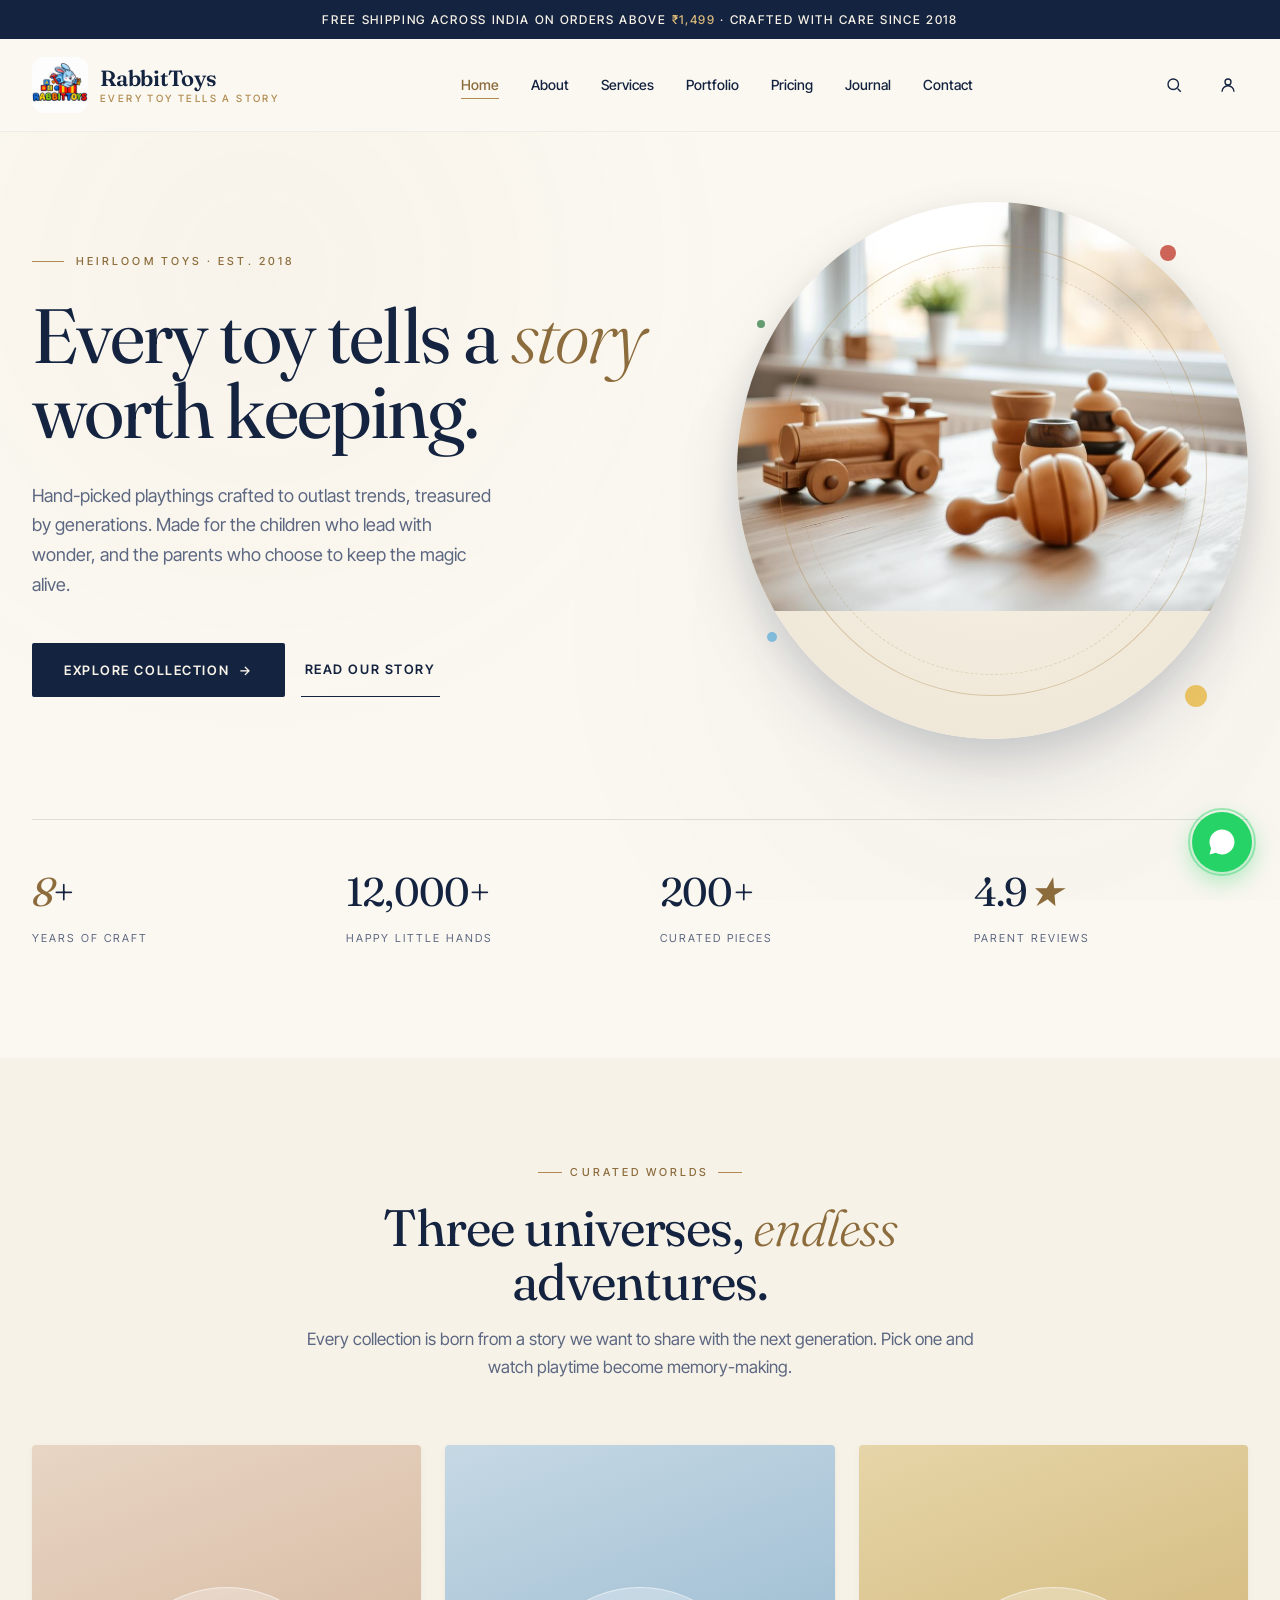
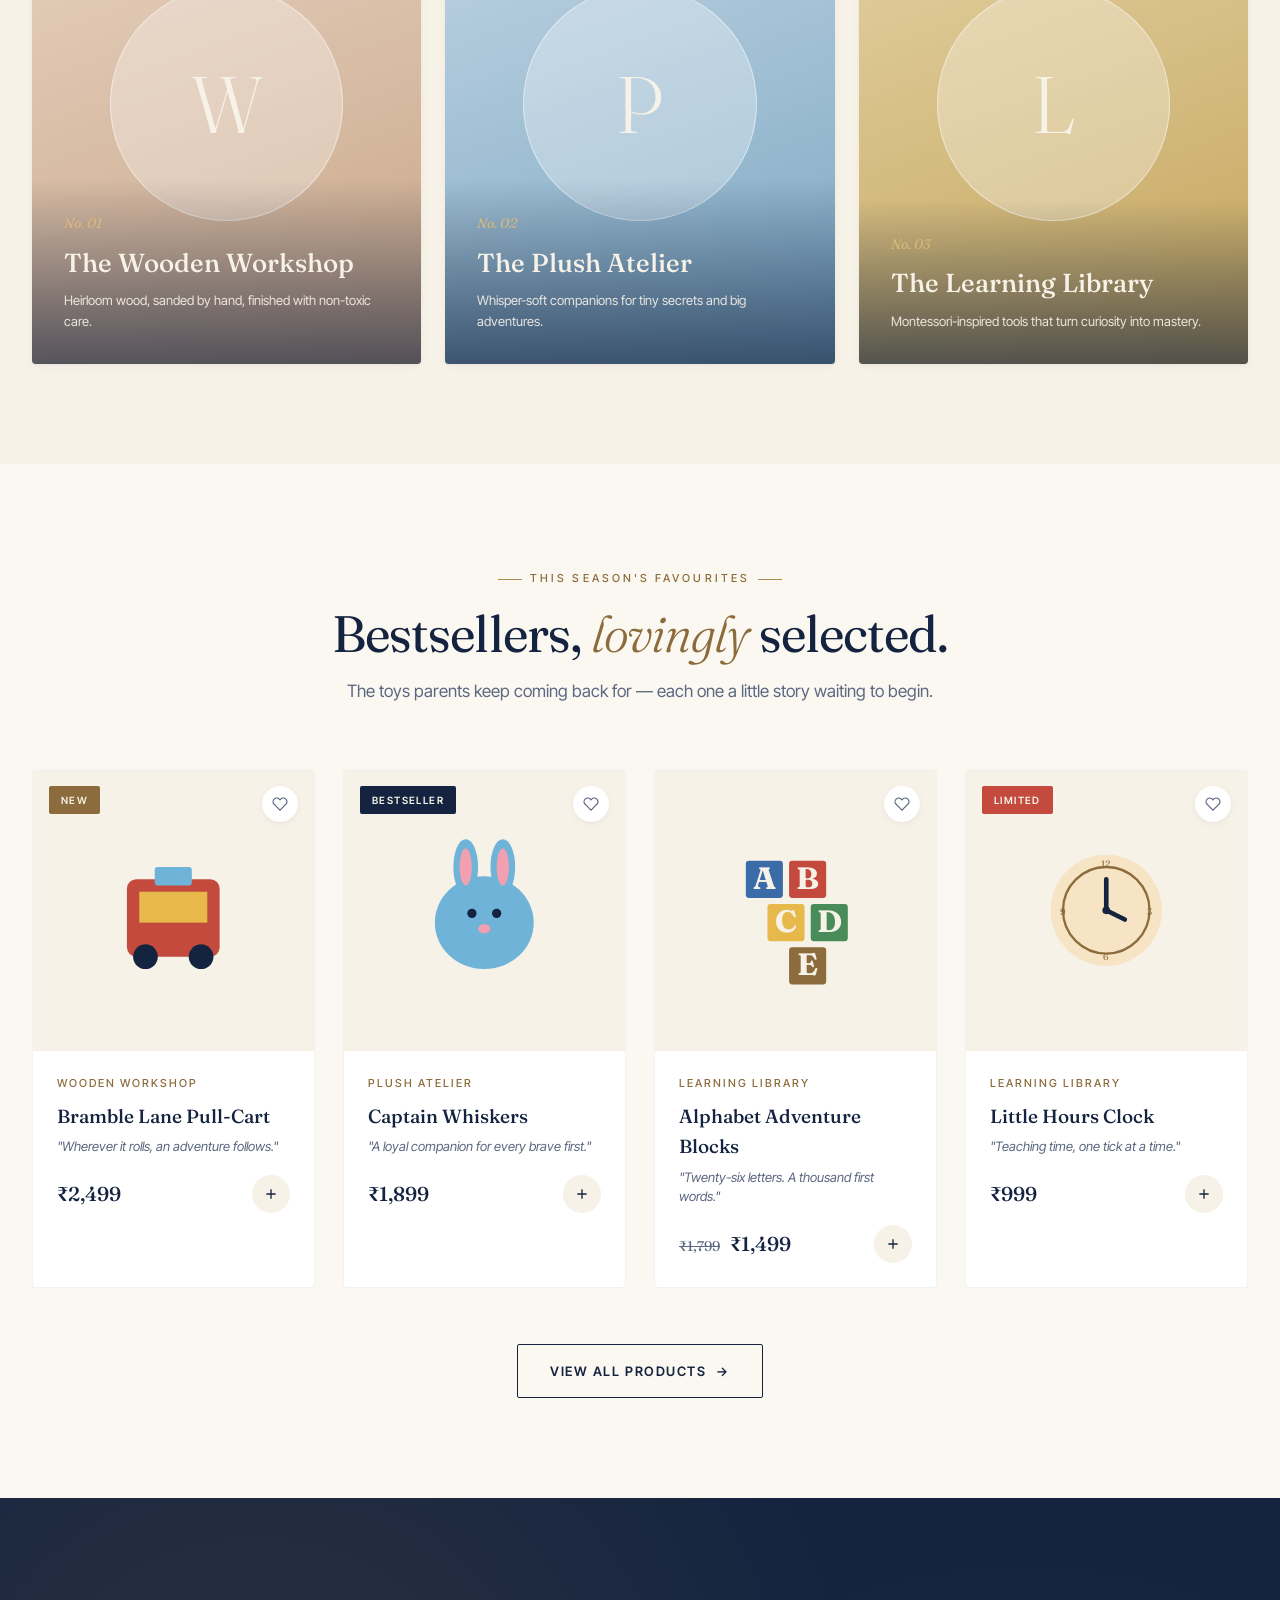
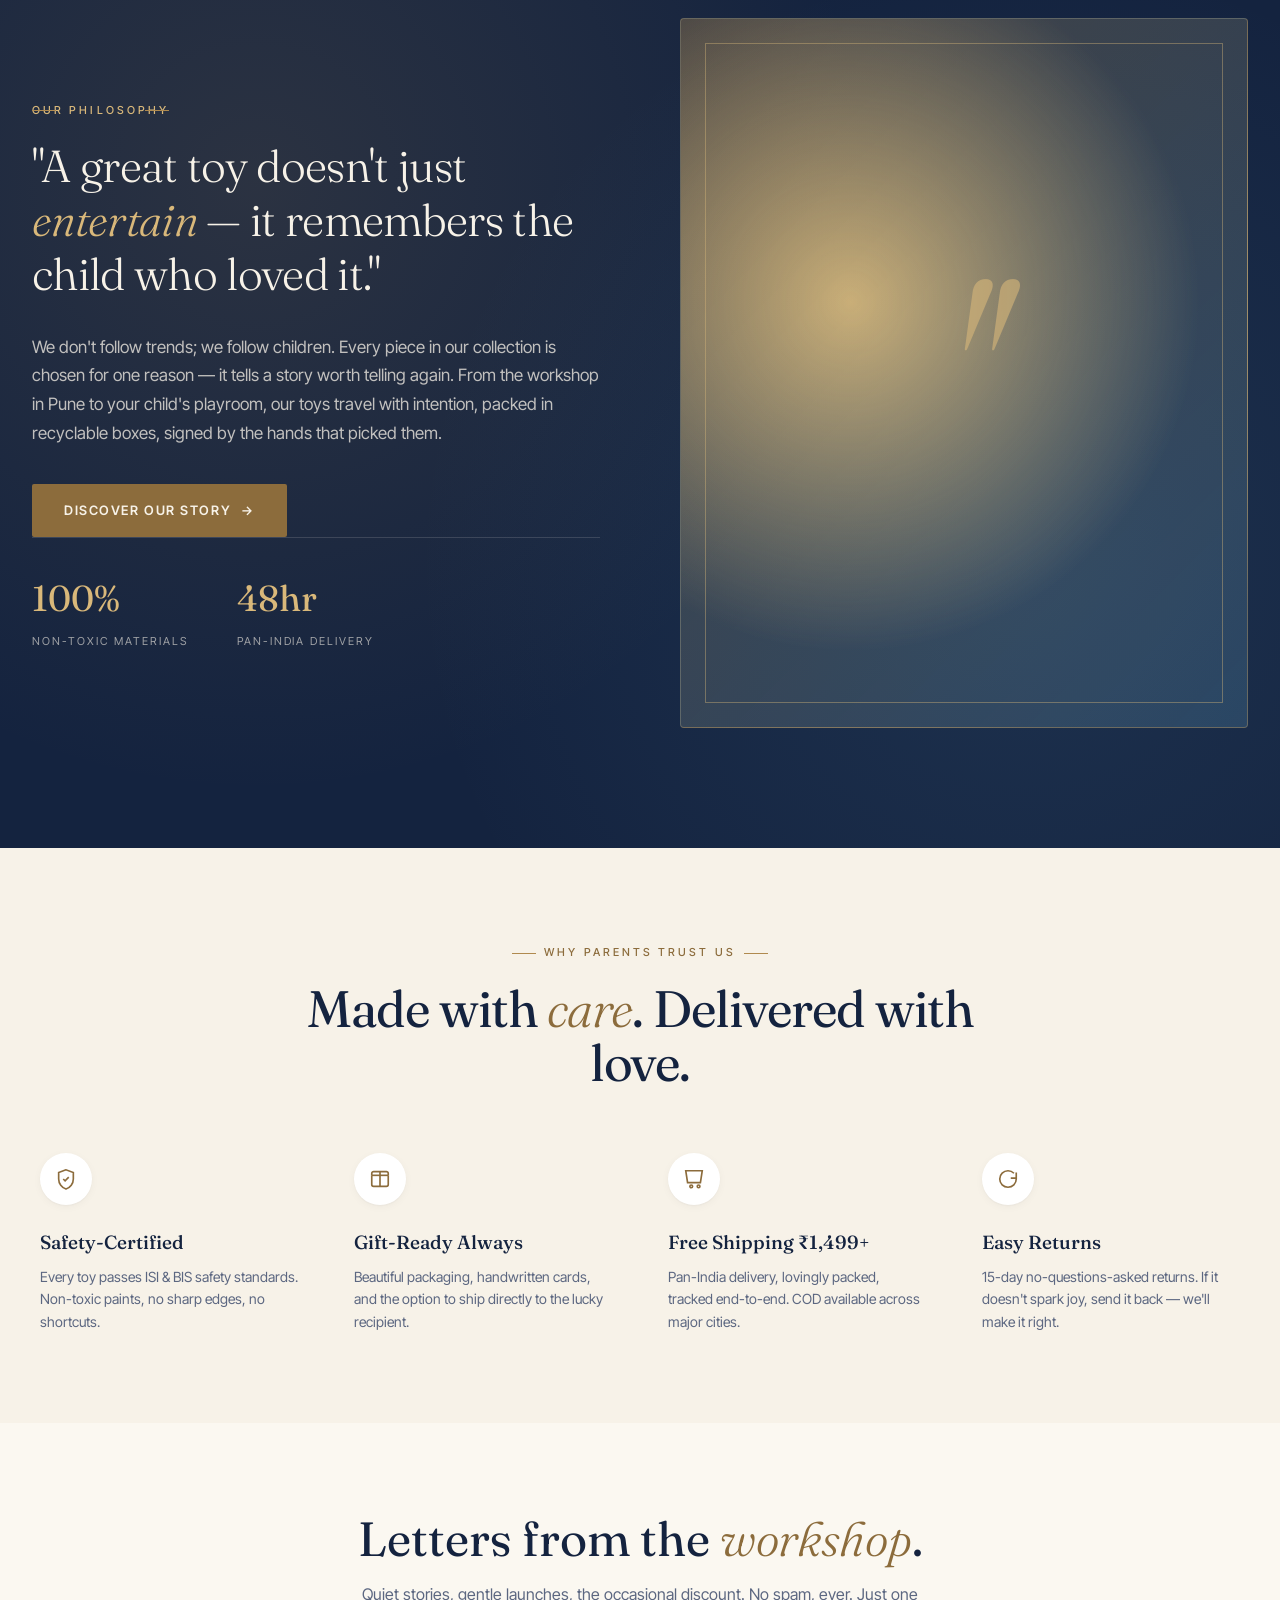
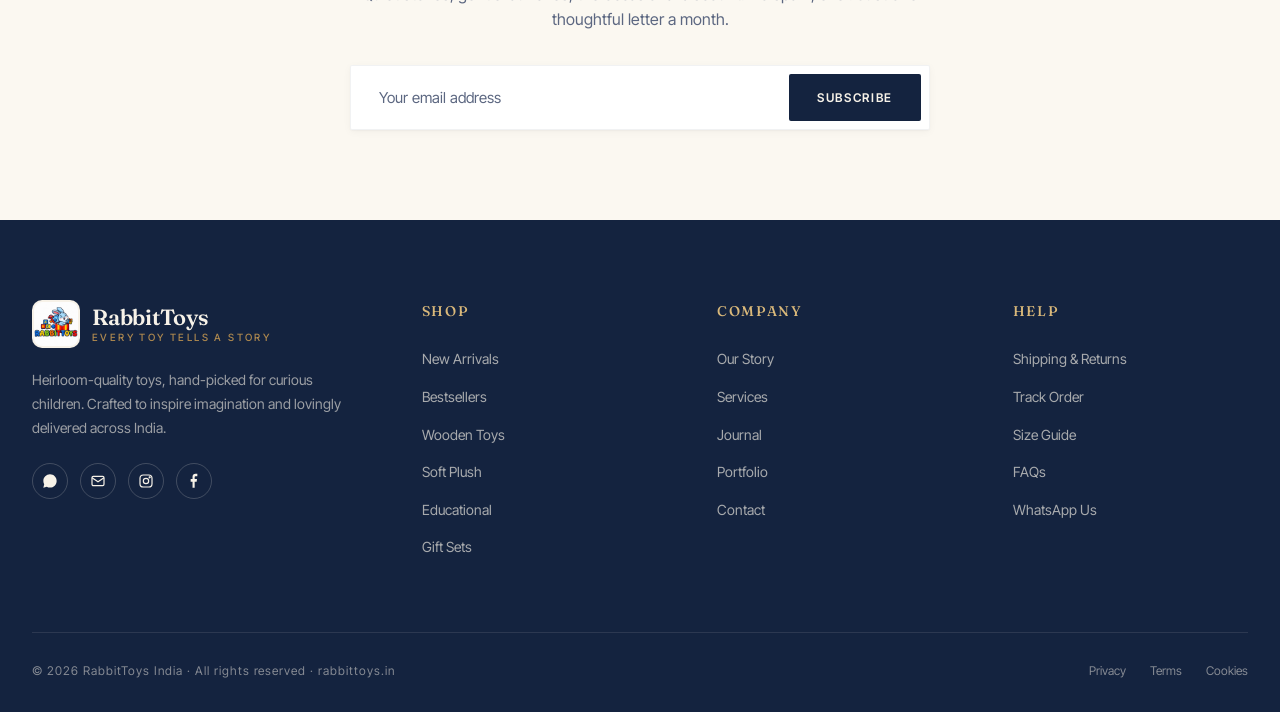
==== commit 79799c7c: "Update index.html" ====
--- a/index.html
+++ b/index.html
@@ -33,6 +33,7 @@
       </div>
       <div class="hero-visual fade-up delay-2">
         <div class="hero-frame">
+          <img src="toy.jpeg" alt="RabbitToys mascot" class="hero-toy" />
         </div>
         <span class="dot dot-1"></span>
         <span class="dot dot-2"></span>
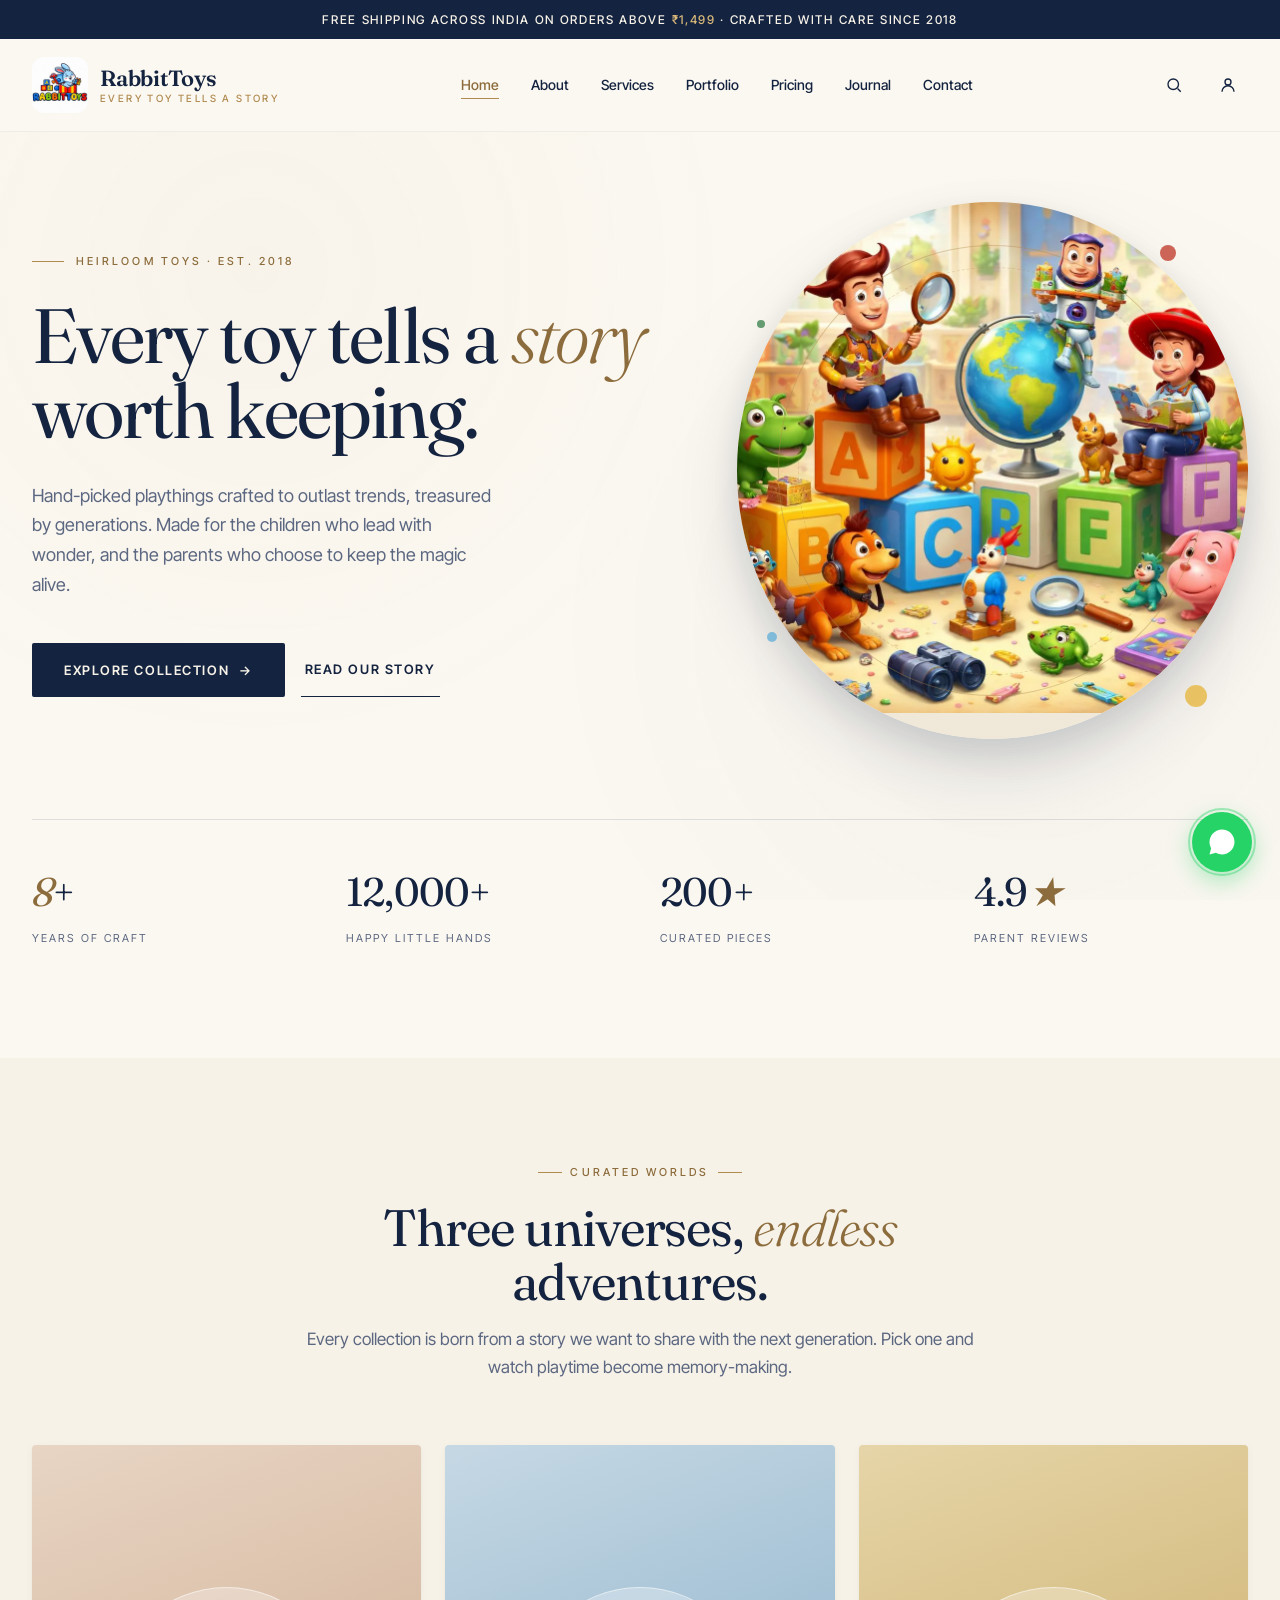
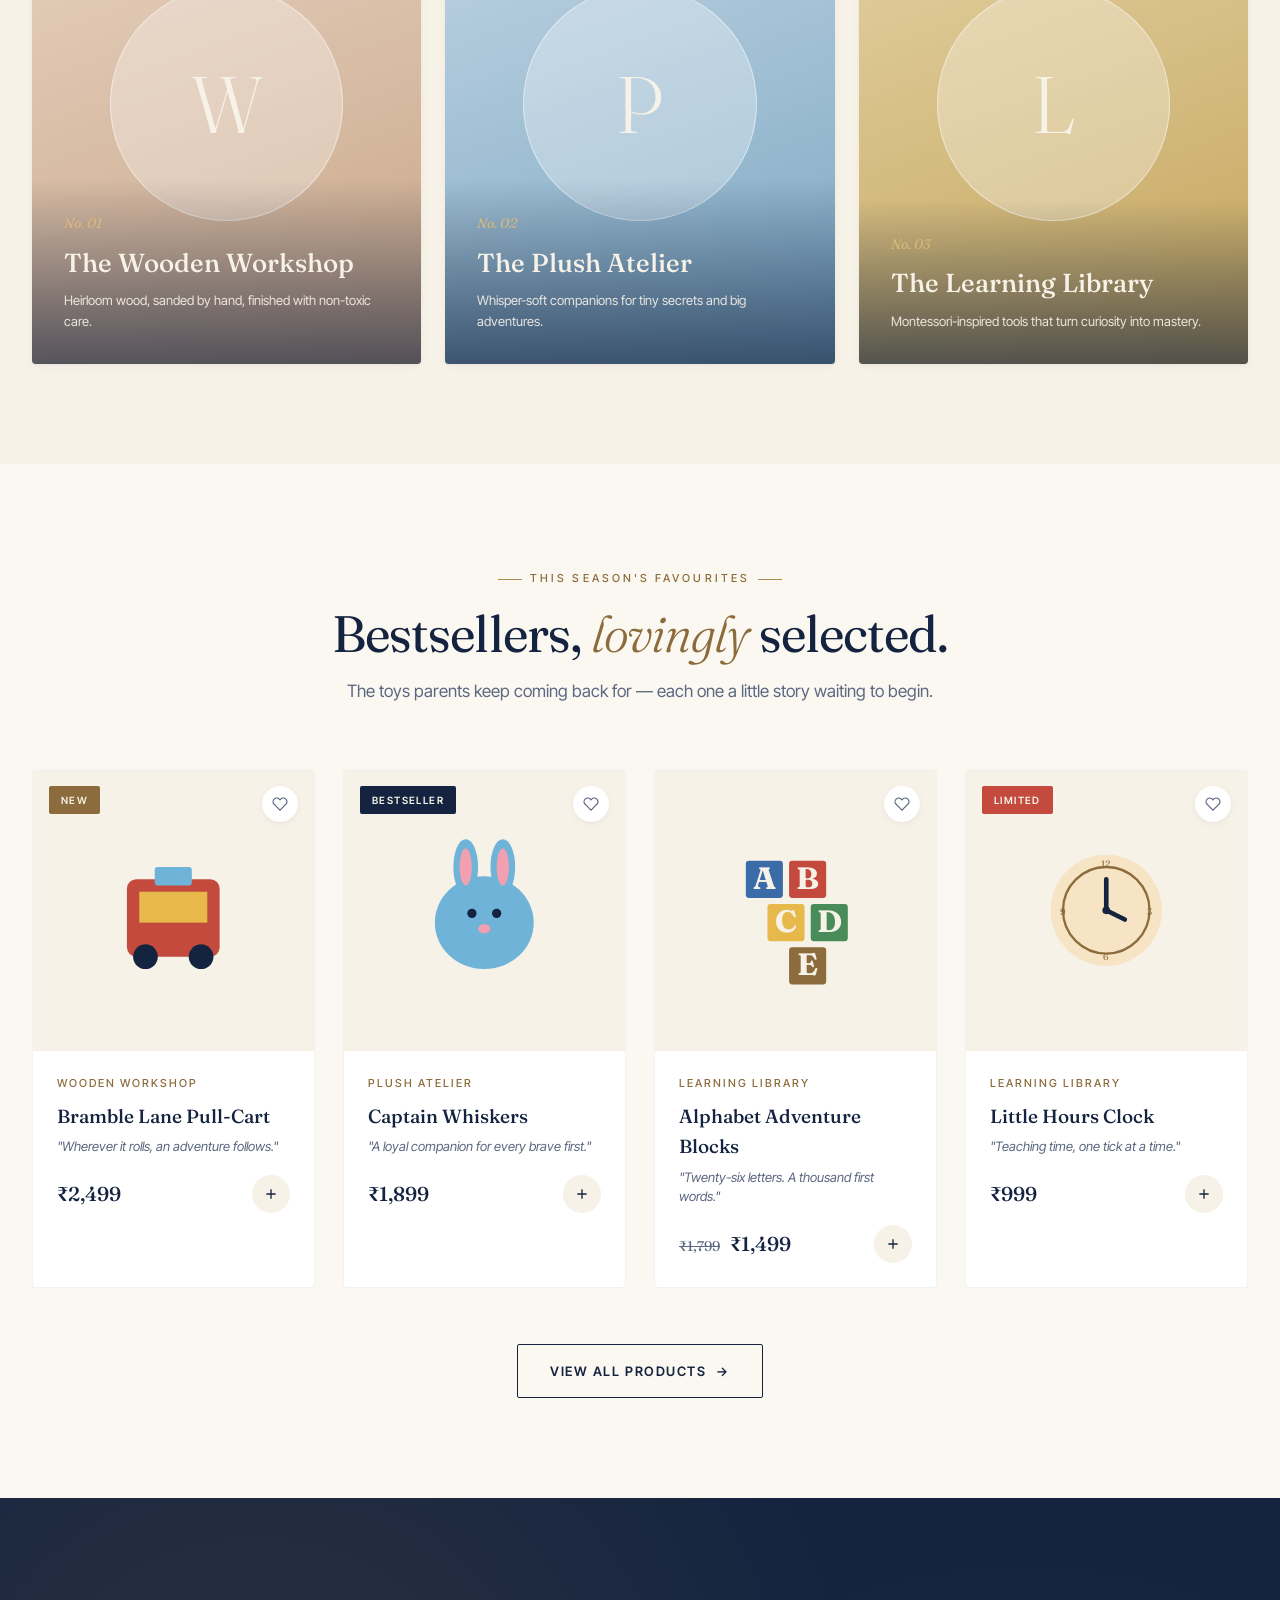
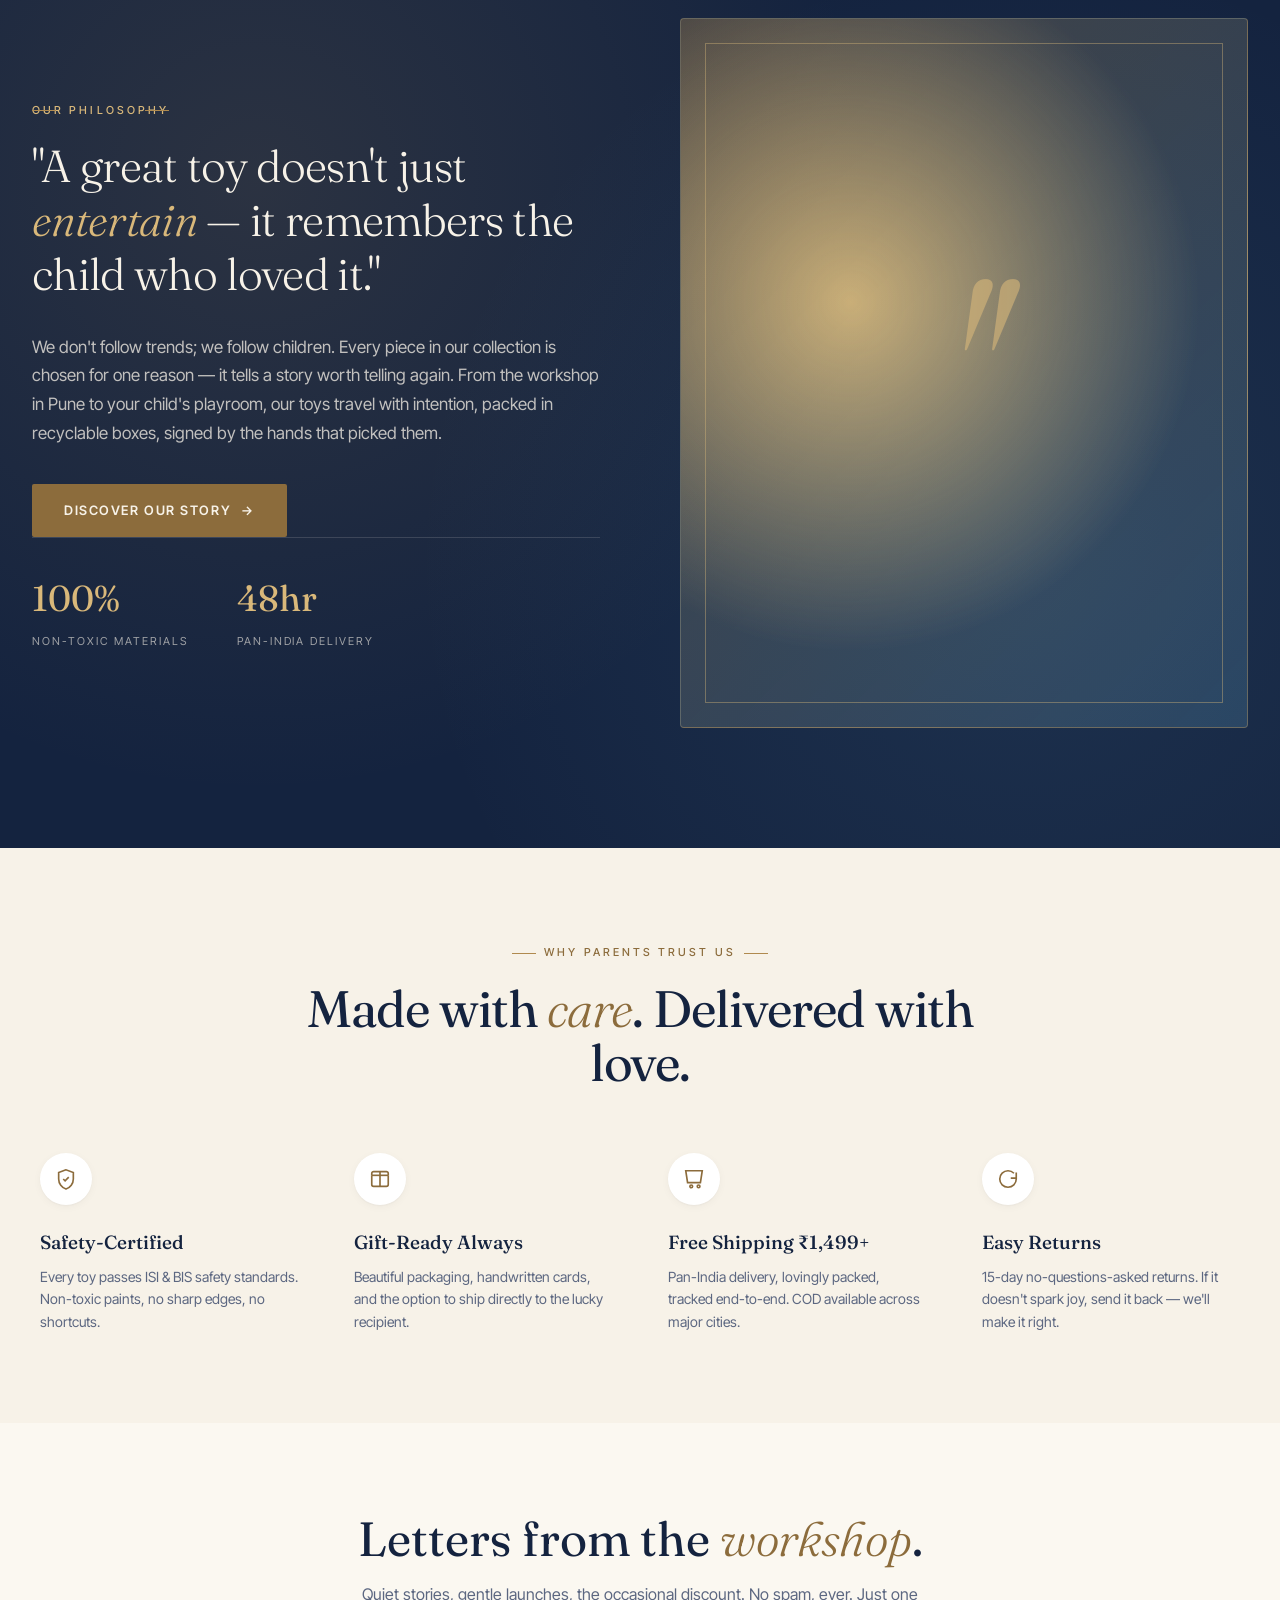
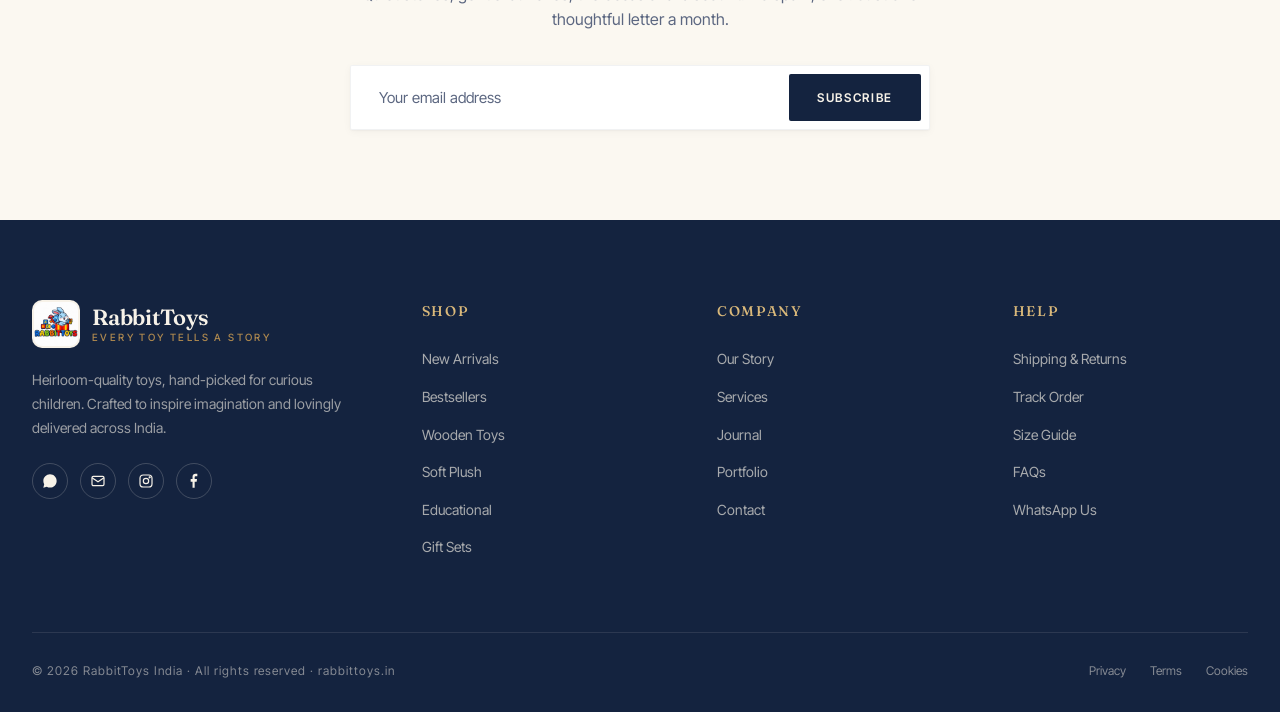
==== commit 73378cea: "Update index.html" ====
--- a/index.html
+++ b/index.html
@@ -33,7 +33,7 @@
       </div>
       <div class="hero-visual fade-up delay-2">
         <div class="hero-frame">
-          <img src="toy.jpeg" alt="RabbitToys mascot" class="hero-toy" />
+          <img src="toy1.jpg" alt="RabbitToys mascot" class="hero-toy" />
         </div>
         <span class="dot dot-1"></span>
         <span class="dot dot-2"></span>
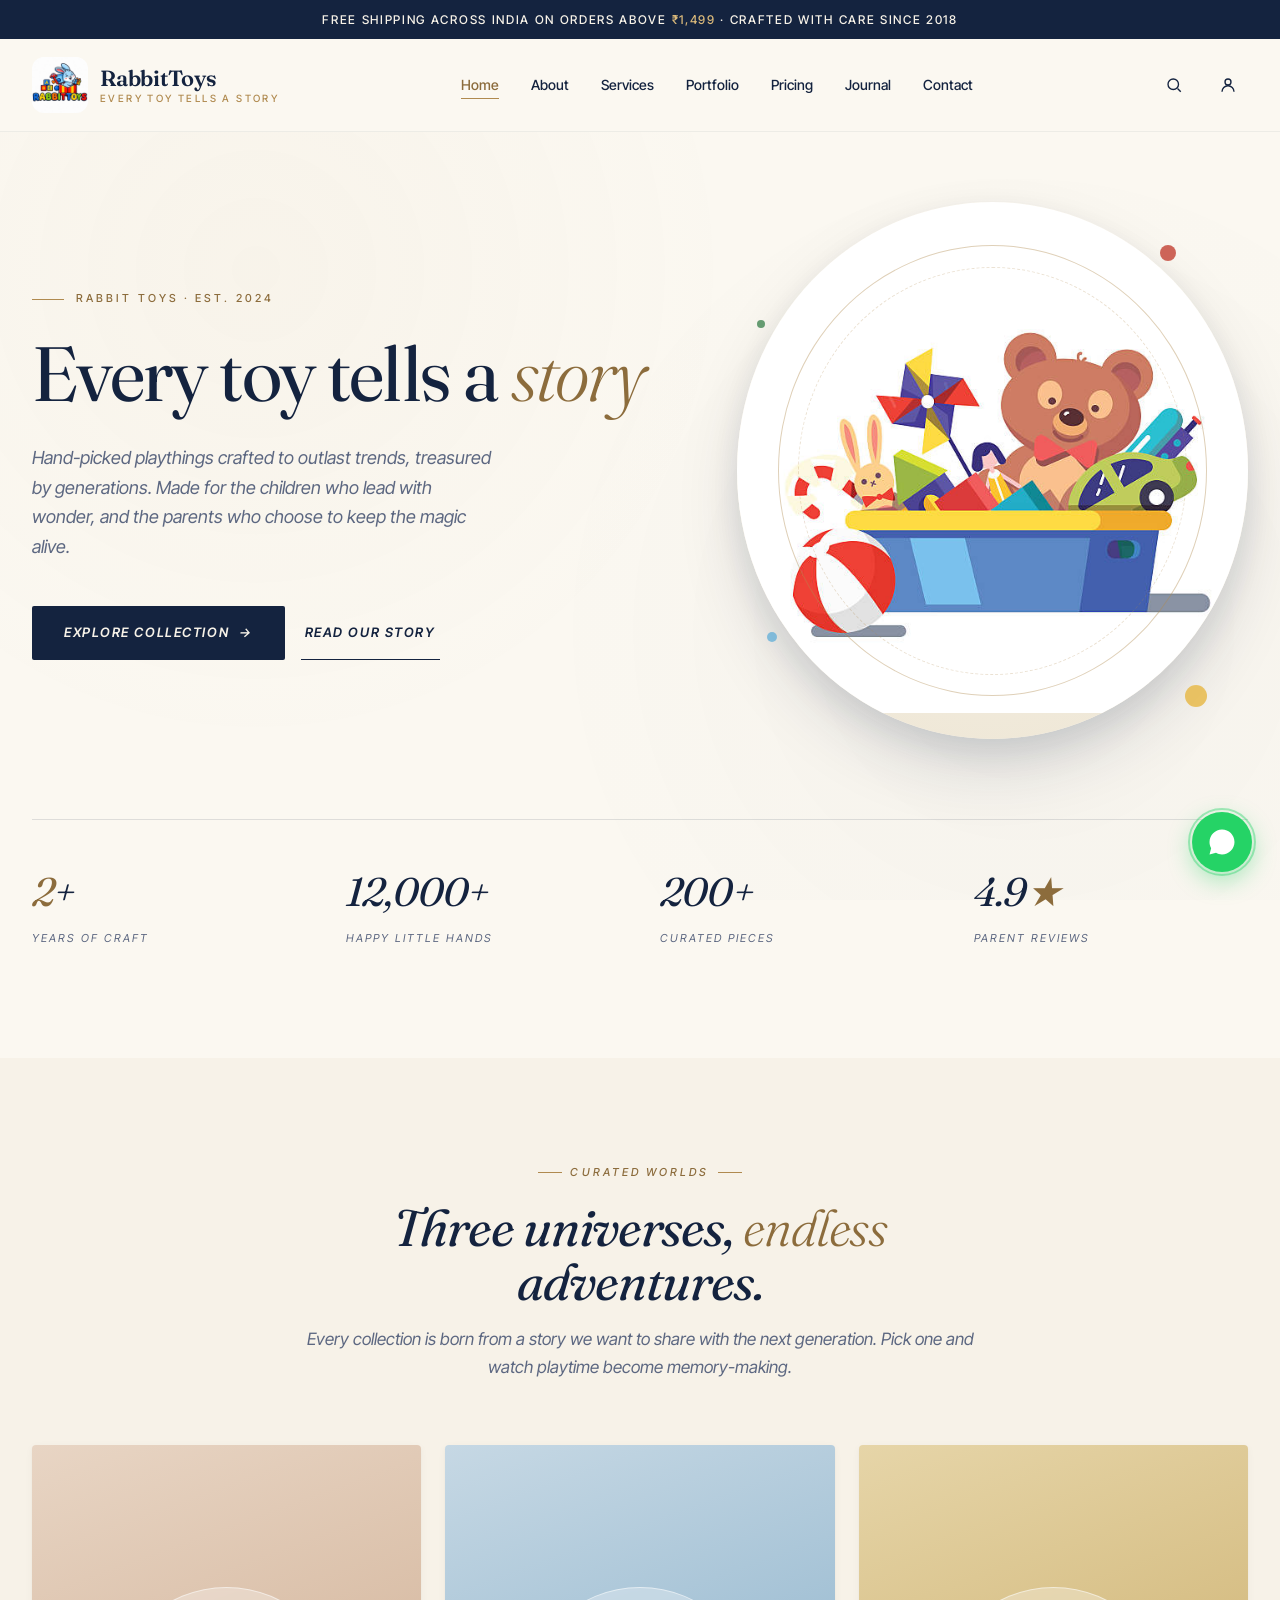
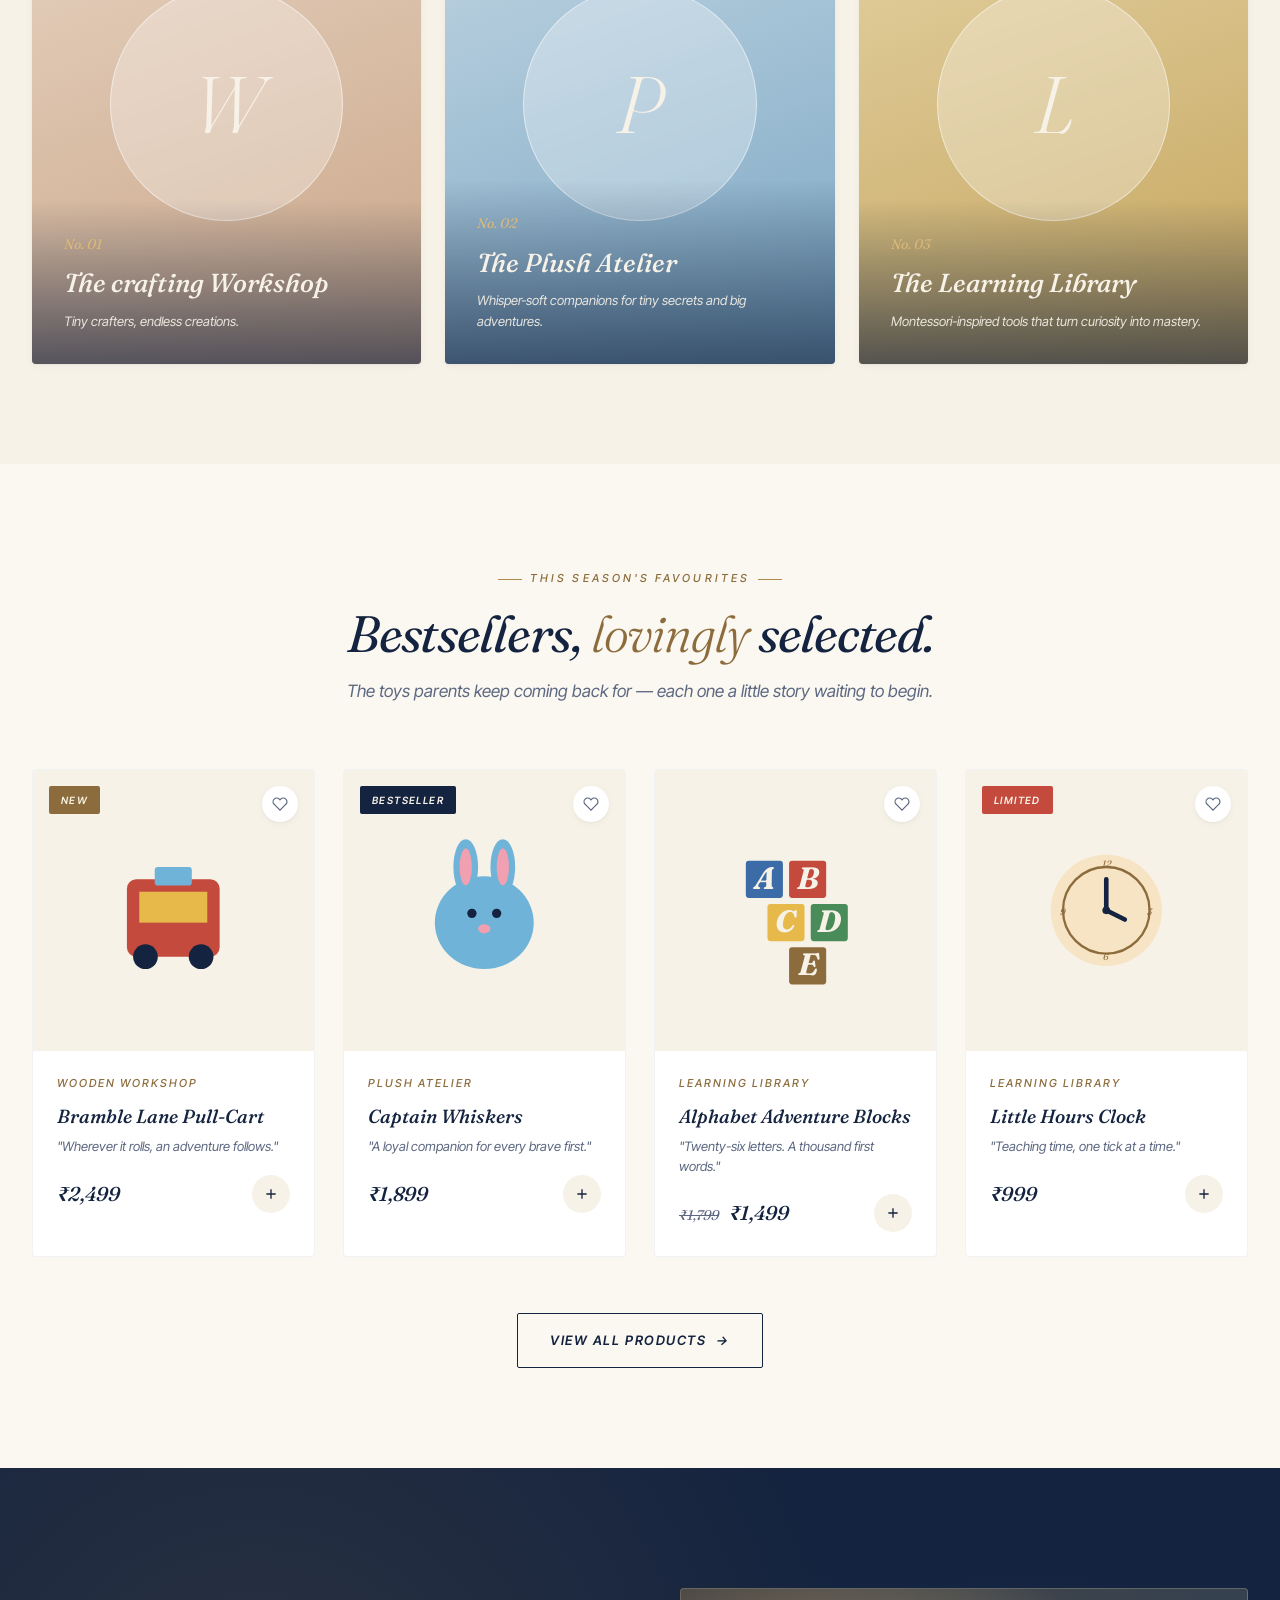
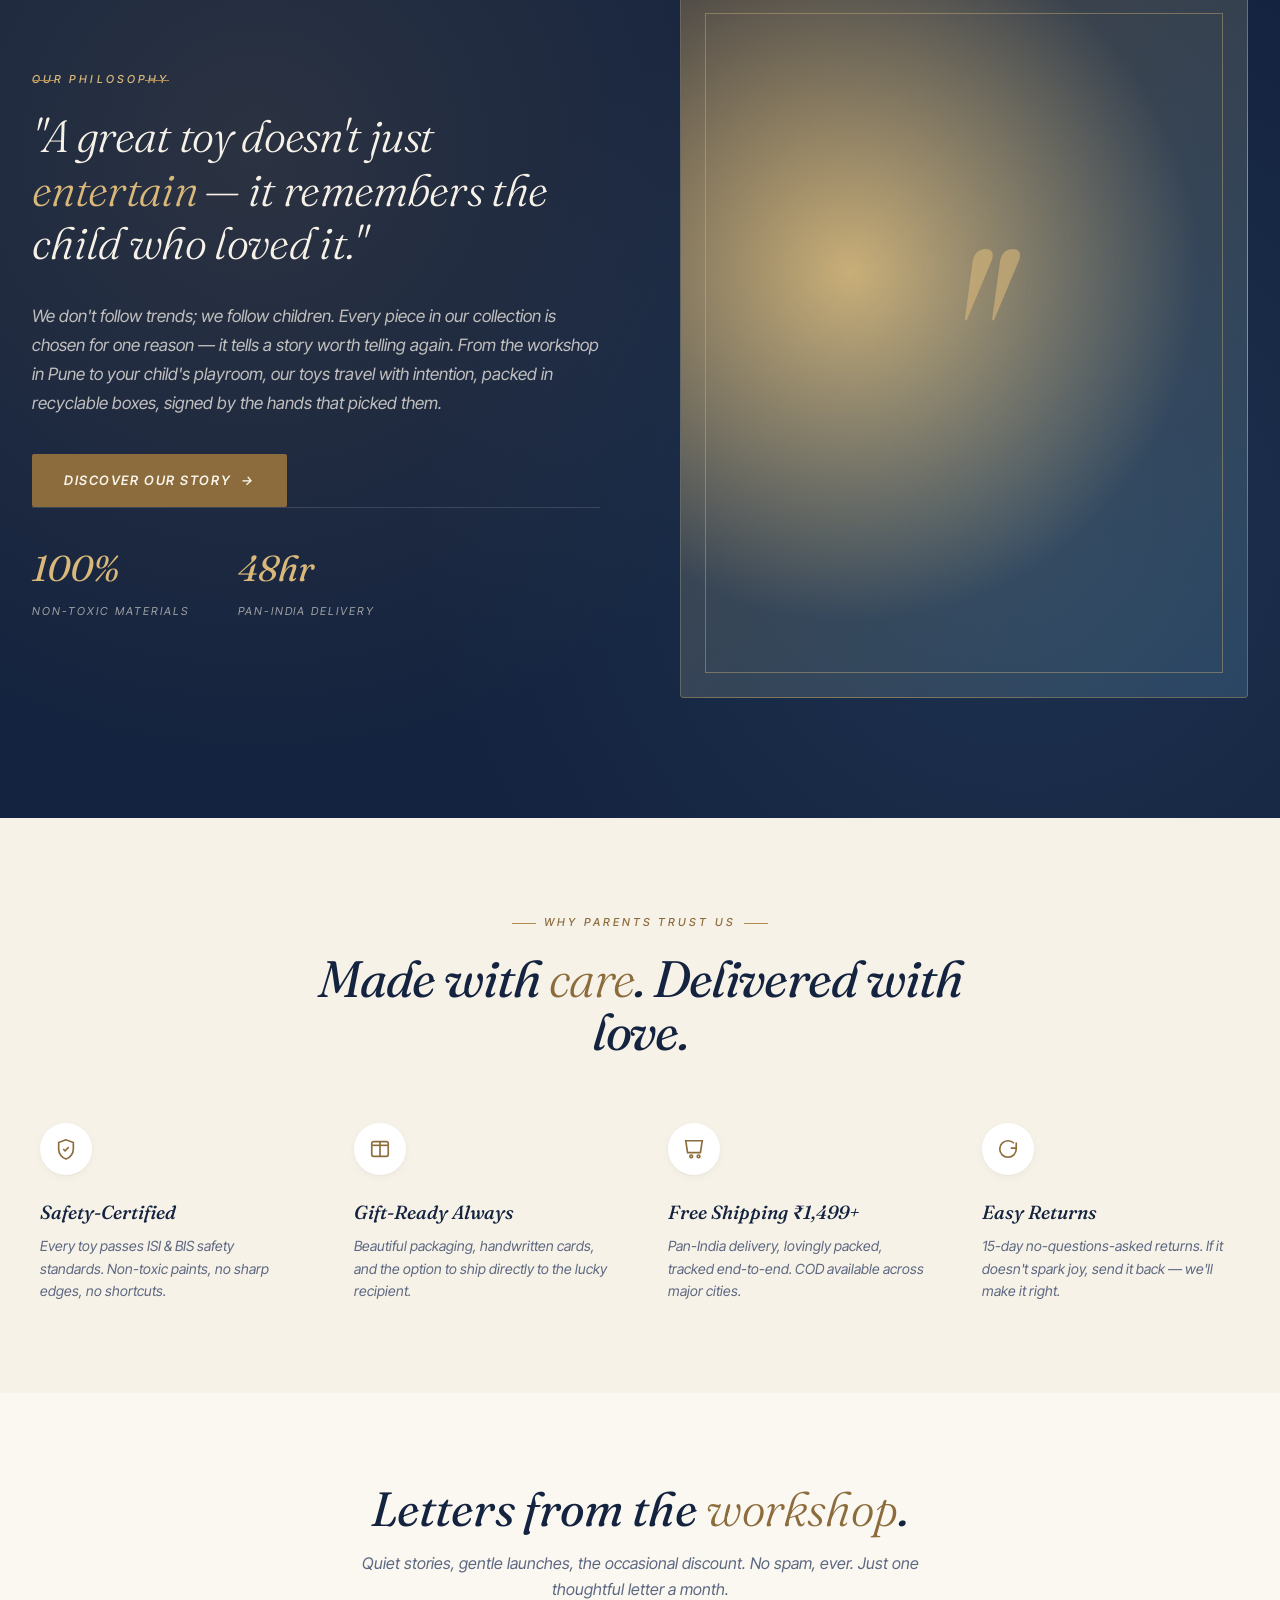
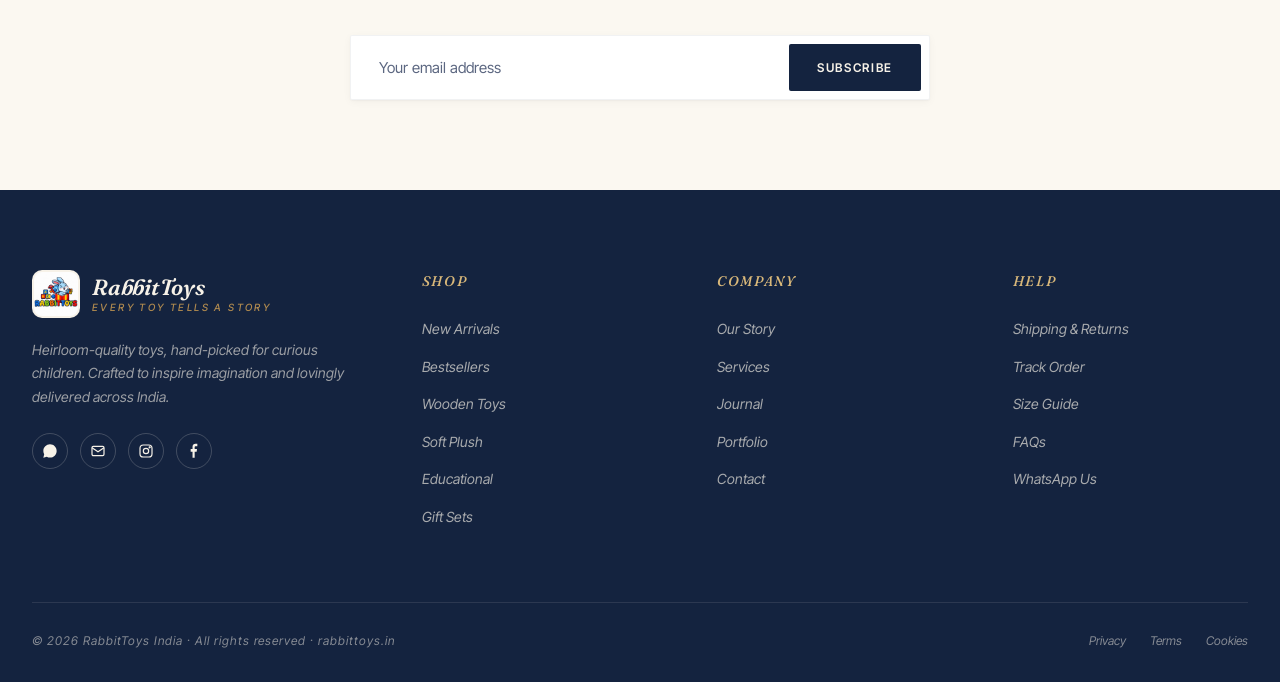
==== commit 125d894b: "Update index.html" ====
--- a/index.html
+++ b/index.html
@@ -20,8 +20,8 @@
   <div class="container">
     <div class="hero-grid">
       <div class="fade-up">
-        <div class="hero-eyebrow">Heirloom Toys · Est. 2018</div>
-        <h1>Every toy tells a <em>story</em> worth keeping.</h1>
+        <div class="hero-eyebrow">Rabbit Toys · Est. 2024</div>
+        <h1>Every toy tells a <em>story</h1>
         <p class="lede">Hand-picked playthings crafted to outlast trends, treasured by generations. Made for the children who lead with wonder, and the parents who choose to keep the magic alive.</p>
         <div class="hero-ctas">
           <a href="portfolio.html" class="btn btn-primary">
@@ -44,7 +44,7 @@
 
     <div class="hero-stats fade-up delay-3">
       <div class="stat">
-        <span class="num"><em>8</em>+</span>
+        <span class="num"><em>2</em>+</span>
         <span class="lbl">Years of craft</span>
       </div>
       <div class="stat">
@@ -78,8 +78,8 @@
         </div>
         <div class="collection-content">
           <div class="num">No. 01</div>
-          <h3>The Wooden Workshop</h3>
-          <p>Heirloom wood, sanded by hand, finished with non-toxic care.</p>
+          <h3>The crafting Workshop</h3>
+          <p>Tiny crafters, endless creations.</p>
         </div>
       </a>
       <a href="portfolio.html" class="collection-card">
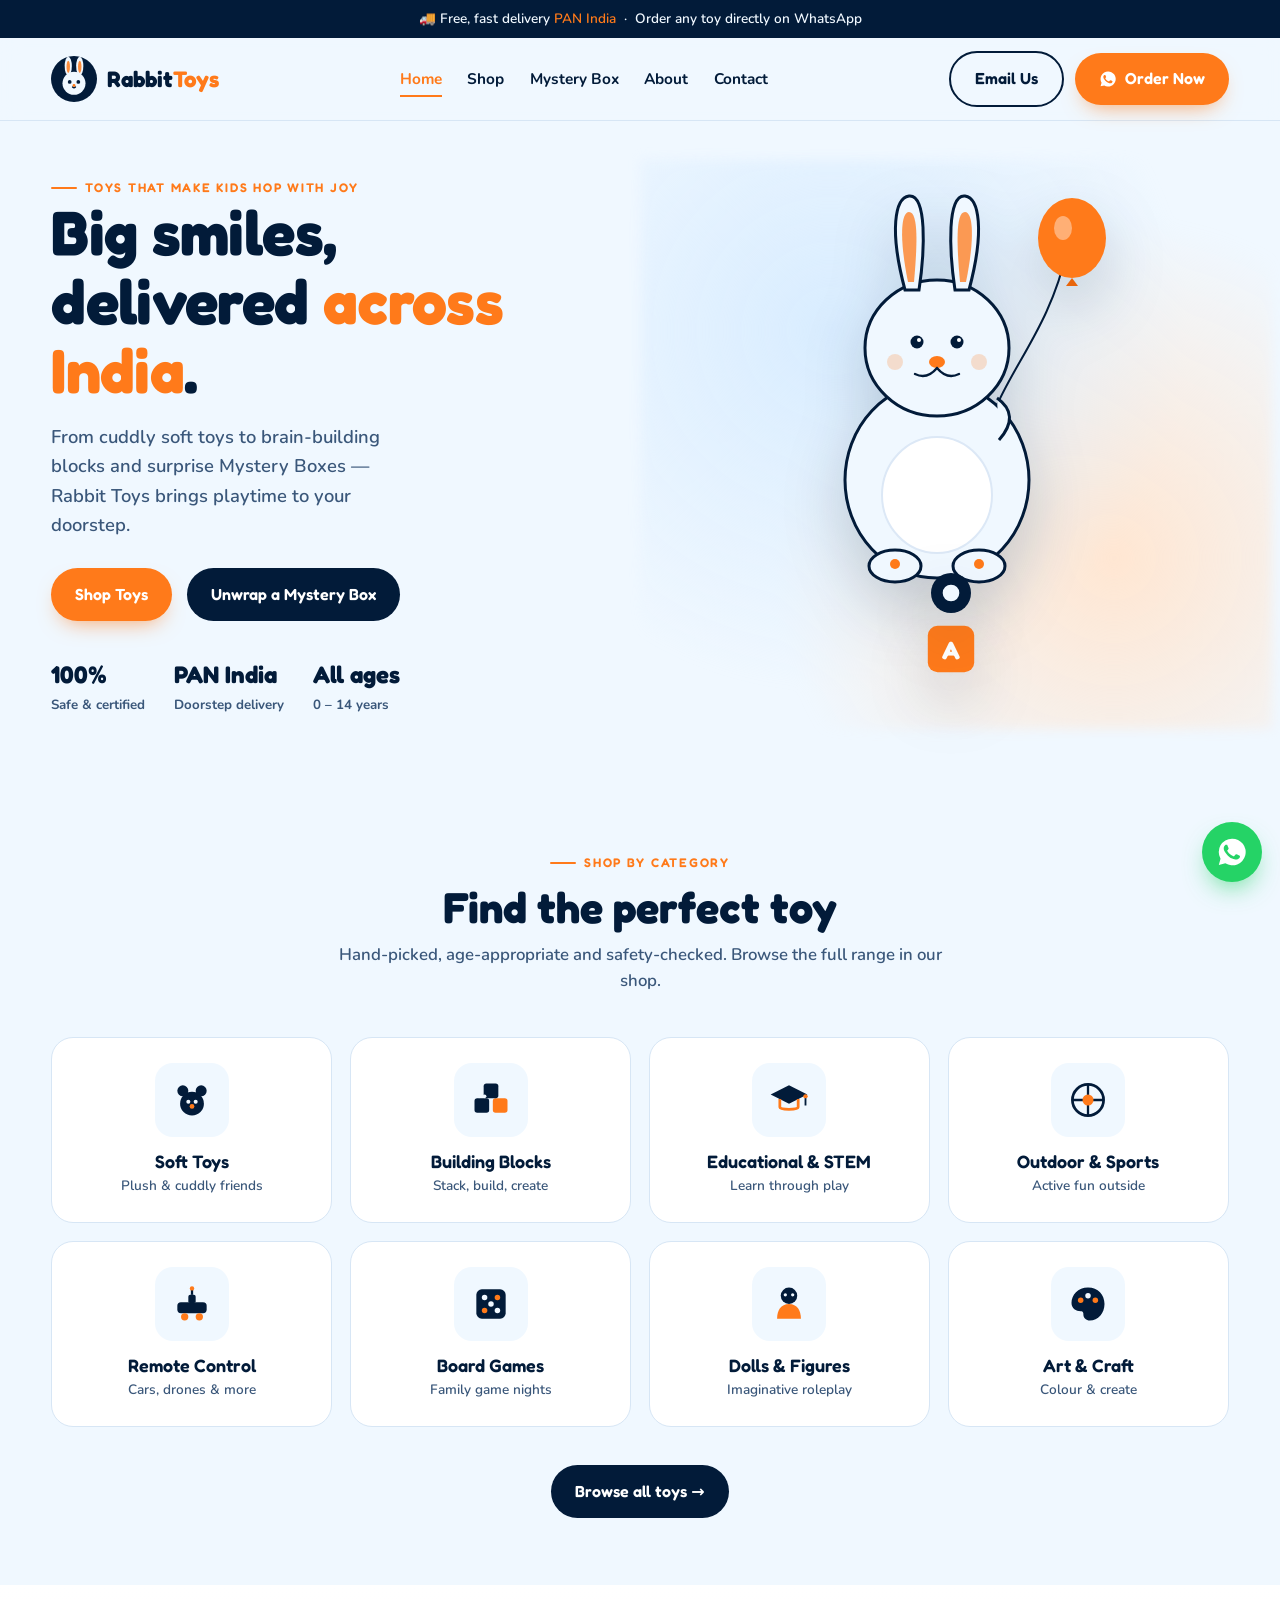
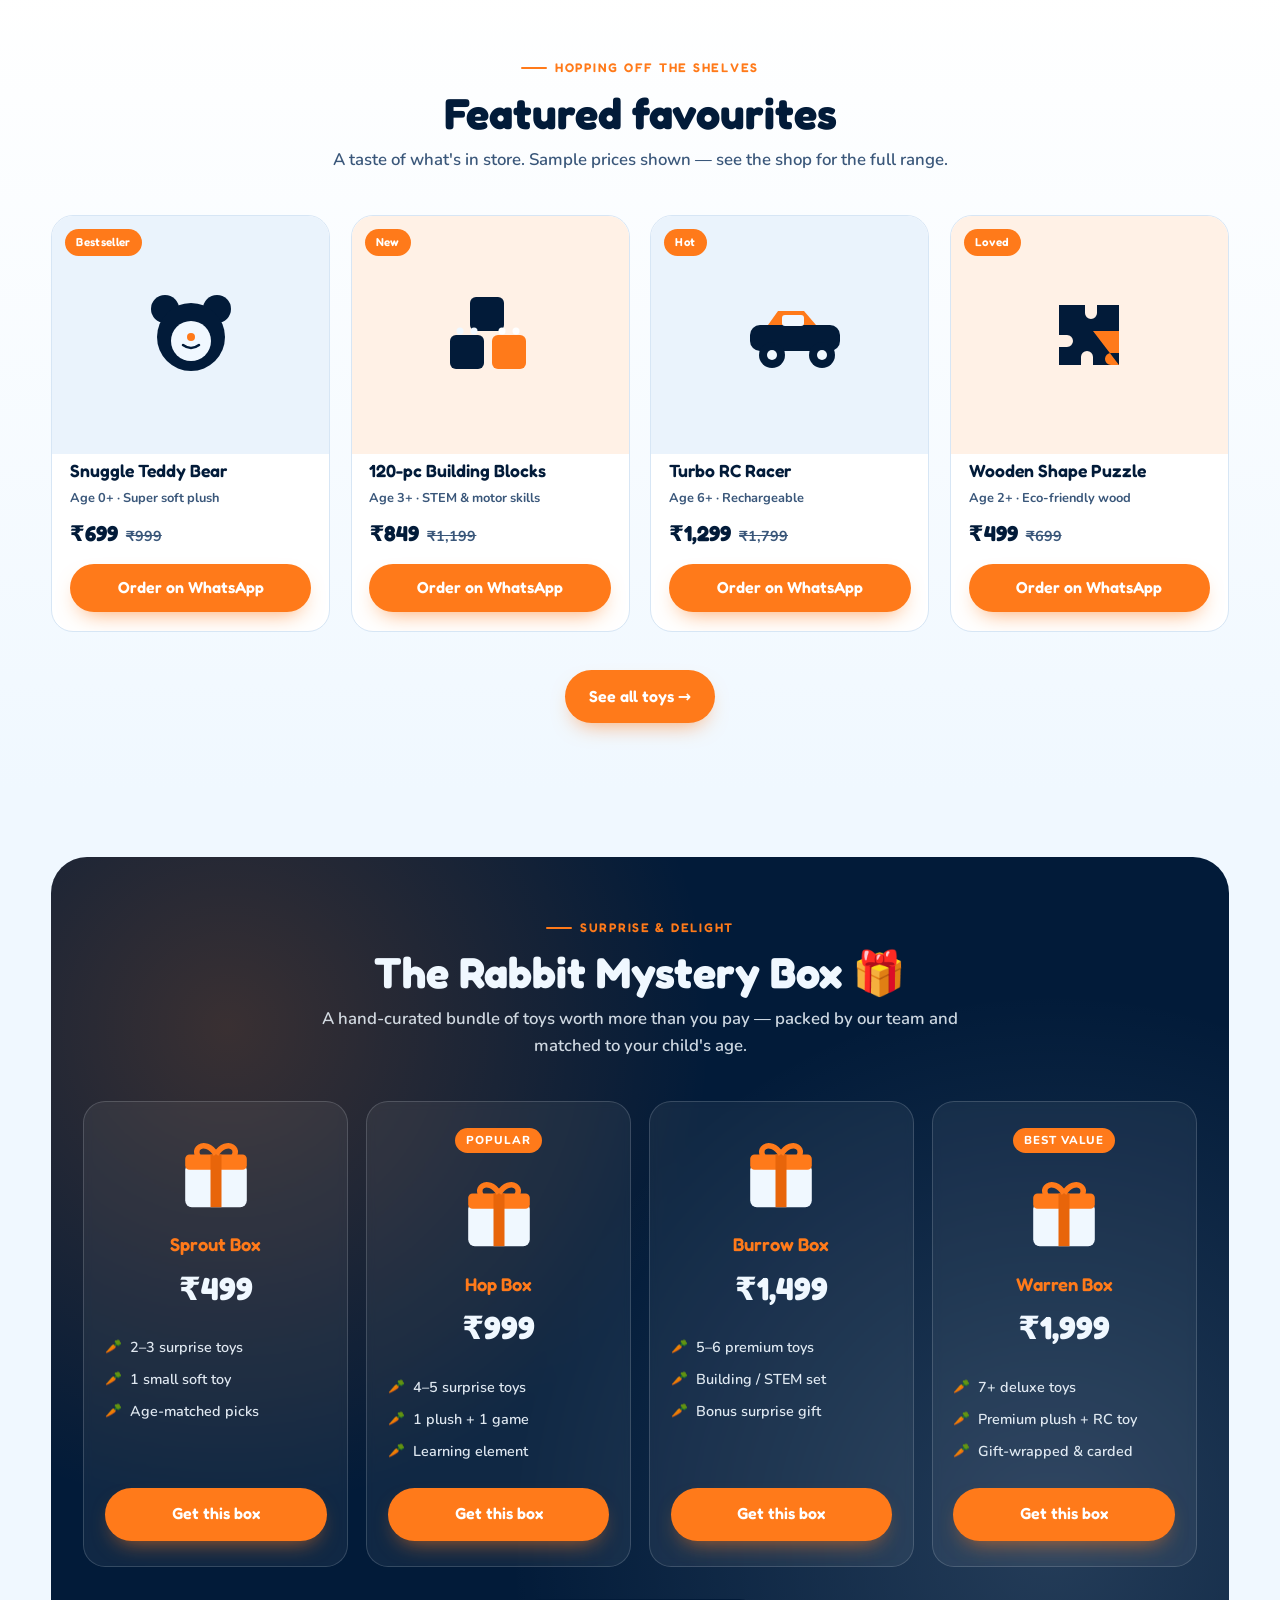
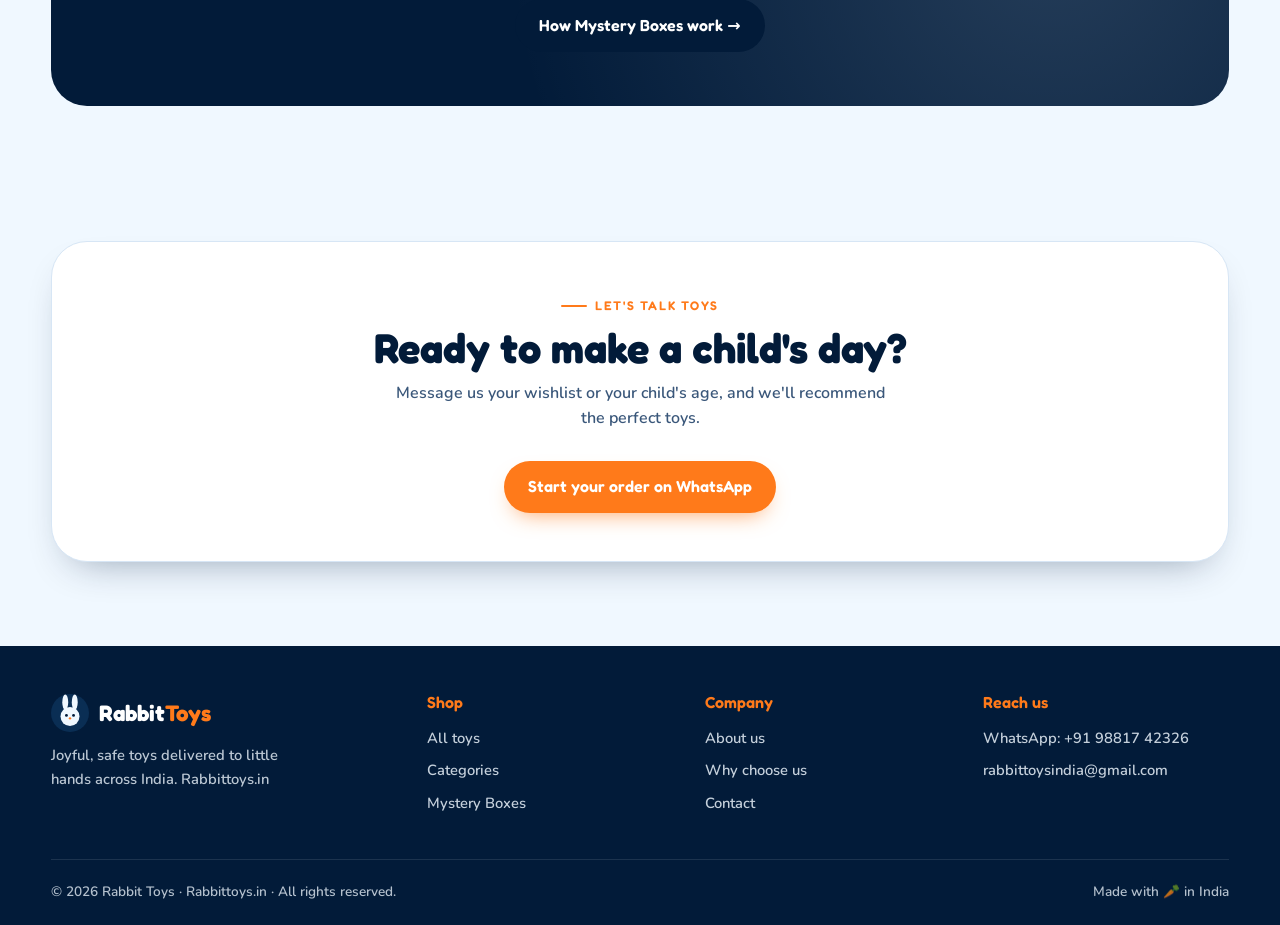
==== commit 81381791: "Add files via upload" ====
--- a/index.html
+++ b/index.html
@@ -1,329 +1,154 @@
 <!DOCTYPE html>
 <html lang="en">
 <head>
-<meta charset="UTF-8" />
-<meta name="viewport" content="width=device-width, initial-scale=1.0" />
-<title>RabbitToys — Every Toy Tells a Story</title>
-<meta name="description" content="Heirloom-quality toys for curious children. Hand-picked, story-rich, lovingly delivered across India." />
-<link rel="icon" type="image/jpeg" href="logo.jpg" />
-<link rel="preconnect" href="https://fonts.googleapis.com">
-<link rel="preconnect" href="https://fonts.gstatic.com" crossorigin>
-<link href="https://fonts.googleapis.com/css2?family=Fraunces:ital,opsz,wght@0,9..144,300;0,9..144,400;0,9..144,500;0,9..144,600;1,9..144,300;1,9..144,400&family=Inter+Tight:wght@300;400;500;600;700&display=swap" rel="stylesheet">
-<link rel="stylesheet" href="styles.css">
+<meta charset="UTF-8" /><meta name="viewport" content="width=device-width, initial-scale=1.0" />
+<title>Rabbit Toys — Joyful Toys Delivered Across India</title><meta name="description" content="Rabbit Toys (Rabbittoys.in) — soft toys, building blocks, educational toys, outdoor play and surprise Mystery Boxes delivered PAN India. Order on WhatsApp." />
+<link rel="preconnect" href="https://fonts.googleapis.com" /><link rel="preconnect" href="https://fonts.gstatic.com" crossorigin />
+<link href="https://fonts.googleapis.com/css2?family=Fredoka:wght@400;500;600;700&family=Nunito:wght@400;500;600;700;800&display=swap" rel="stylesheet" />
+<link rel="stylesheet" href="styles.css" />
 </head>
 <body>
+<div class="topbar">🚚 Free, fast delivery <span>PAN India</span> &nbsp;·&nbsp; Order any toy directly on WhatsApp</div>
+<header>
+  <div class="wrap nav">
+    <a class="brand" href="index.html" aria-label="Rabbit Toys home"><svg width="46" height="46" viewBox="0 0 64 64" aria-hidden="true">
+<circle cx="32" cy="32" r="32" fill="#021B39"/>
+<ellipse cx="24" cy="14" rx="5" ry="13" fill="#F0F8FF"/><ellipse cx="40" cy="14" rx="5" ry="13" fill="#F0F8FF"/>
+<ellipse cx="24" cy="15" rx="2.4" ry="8.5" fill="#FF7A1A" opacity=".85"/><ellipse cx="40" cy="15" rx="2.4" ry="8.5" fill="#FF7A1A" opacity=".85"/>
+<circle cx="32" cy="38" r="16" fill="#F0F8FF"/><circle cx="26" cy="36" r="2.6" fill="#021B39"/><circle cx="38" cy="36" r="2.6" fill="#021B39"/>
+<path d="M30 43 q2 2 4 0" stroke="#021B39" stroke-width="2" fill="none" stroke-linecap="round"/><circle cx="32" cy="41" r="2" fill="#FF7A1A"/></svg><span class="brand-name">Rabbit<b>Toys</b></span></a>
+    <nav class="links" id="links"><a href="index.html" class='active'>Home</a><a href="shop.html">Shop</a><a href="mystery-box.html">Mystery Box</a><a href="about.html">About</a><a href="contact.html">Contact</a></nav>
+    <div class="nav-cta">
+      <a class="btn btn-ghost" href="mailto:rabbittoysindia@gmail.com">Email Us</a>
+      <a class="btn btn-carrot" href="https://wa.me/919881742326?text=Hi%20Rabbit%20Toys!%20I'd%20like%20to%20place%20an%20order." target="_blank" rel="noopener"><svg width="18" height="18" viewBox="0 0 24 24" fill="#fff"><path d="M12 2a10 10 0 0 0-8.6 15l-1.3 4.8 4.9-1.3A10 10 0 1 0 12 2Zm5.7 14.2c-.2.7-1.4 1.3-2 1.4-.5.1-1.2.1-1.9-.1-.4-.1-1-.3-1.7-.6-3-1.3-5-4.4-5.1-4.6-.2-.2-1.2-1.6-1.2-3s.7-2.1 1-2.4c.2-.3.5-.3.7-.3h.5c.2 0 .4 0 .6.5.2.5.8 1.9.8 2 .1.1.1.3 0 .5l-.3.5c-.2.2-.3.4-.5.5-.2.2-.3.3-.1.6.2.3.9 1.4 1.9 2.3 1.3 1.1 2.3 1.5 2.6 1.6.3.1.5.1.7-.1.2-.2.8-.9 1-1.2.2-.3.4-.2.7-.1.3.1 1.8.8 2 1 .3.1.5.2.5.3.1.2.1.7-.1 1.3Z"/></svg> Order Now</a>
+    </div>
+    <button class="hamburger" id="burger" aria-label="Menu"><span></span><span></span><span></span></button>
+  </div>
+</header>
 
-<div id="site-header"></div>
+<section class="hero" id="top"><div class="wrap hero-grid">
+  <div class="reveal">
+    <span class="eyebrow">Toys that make kids hop with joy</span>
+    <h1>Big smiles,<br>delivered <span class="pop">across India</span>.</h1>
+    <p class="lead">From cuddly soft toys to brain-building blocks and surprise Mystery Boxes — Rabbit Toys brings playtime to your doorstep.</p>
+    <div class="hero-cta"><a class="btn btn-carrot" href="shop.html">Shop Toys</a><a class="btn btn-navy" href="mystery-box.html">Unwrap a Mystery Box</a></div>
+    <div class="trust"><div><b>100%</b><small>Safe &amp; certified</small></div><div><b>PAN India</b><small>Doorstep delivery</small></div><div><b>All ages</b><small>0 – 14 years</small></div></div>
+  </div>
+  <div class="hero-art reveal"><div class="blob"></div>
+    <svg width="380" height="400" viewBox="0 0 380 400" aria-hidden="true">
+      <path d="M300 60 C285 130 250 170 230 215" stroke="#021B39" stroke-width="2" fill="none"/>
+      <ellipse cx="305" cy="48" rx="34" ry="40" fill="#FF7A1A"/><ellipse cx="296" cy="38" rx="9" ry="12" fill="#fff" opacity=".4"/><path d="M305 88 l-6 8 h12 z" fill="#E8650A"/>
+      <ellipse cx="170" cy="290" rx="92" ry="98" fill="#F0F8FF" stroke="#021B39" stroke-width="3"/><ellipse cx="170" cy="305" rx="55" ry="58" fill="#fff" stroke="#dCE8f6" stroke-width="2"/>
+      <ellipse cx="128" cy="376" rx="26" ry="16" fill="#F0F8FF" stroke="#021B39" stroke-width="3"/><ellipse cx="212" cy="376" rx="26" ry="16" fill="#F0F8FF" stroke="#021B39" stroke-width="3"/>
+      <circle cx="128" cy="374" r="5" fill="#FF7A1A"/><circle cx="212" cy="374" r="5" fill="#FF7A1A"/>
+      <path d="M232 250 q22 -25 -2 -42" stroke="#021B39" stroke-width="3" fill="#F0F8FF"/>
+      <ellipse cx="170" cy="158" rx="72" ry="68" fill="#F0F8FF" stroke="#021B39" stroke-width="3"/>
+      <path d="M138 100 C122 40 128 8 142 6 C160 4 158 60 152 100 Z" fill="#F0F8FF" stroke="#021B39" stroke-width="3"/><path d="M202 100 C218 40 212 8 198 6 C180 4 182 60 188 100 Z" fill="#F0F8FF" stroke="#021B39" stroke-width="3"/>
+      <path d="M141 92 C132 48 134 22 142 22 C152 22 150 58 147 92 Z" fill="#FF7A1A" opacity=".75"/><path d="M199 92 C208 48 206 22 198 22 C188 22 190 58 193 92 Z" fill="#FF7A1A" opacity=".75"/>
+      <circle cx="150" cy="152" r="6.5" fill="#021B39"/><circle cx="190" cy="152" r="6.5" fill="#021B39"/><circle cx="152" cy="150" r="2" fill="#fff"/><circle cx="192" cy="150" r="2" fill="#fff"/>
+      <ellipse cx="170" cy="172" rx="8" ry="6" fill="#FF7A1A"/><path d="M170 178 q-10 12 -22 6 M170 178 q10 12 22 6" stroke="#021B39" stroke-width="2.4" fill="none" stroke-linecap="round"/>
+      <circle cx="128" cy="172" r="8" fill="#FF7A1A" opacity=".22"/><circle cx="212" cy="172" r="8" fill="#FF7A1A" opacity=".22"/></svg>
+    <svg class="floaty" style="--r:-12deg;left:-6px;top:30px" width="58" height="58" viewBox="0 0 60 60"><rect x="6" y="6" width="48" height="48" rx="10" fill="#FF7A1A"/><text x="30" y="40" font-size="26" text-anchor="middle" fill="#fff" font-family="Fredoka,sans-serif" font-weight="700">A</text></svg>
+    <svg class="floaty" style="--r:14deg;right:6px;bottom:80px;animation-delay:1.2s" width="50" height="50" viewBox="0 0 60 60"><circle cx="30" cy="30" r="24" fill="#021B39"/><circle cx="30" cy="30" r="10" fill="#F0F8FF"/></svg>
+  </div></div></section>
 
-<!-- HERO -->
-<section class="hero">
-  <div class="container">
-    <div class="hero-grid">
-      <div class="fade-up">
-        <div class="hero-eyebrow">Rabbit Toys · Est. 2024</div>
-        <h1>Every toy tells a <em>story</h1>
-        <p class="lede">Hand-picked playthings crafted to outlast trends, treasured by generations. Made for the children who lead with wonder, and the parents who choose to keep the magic alive.</p>
-        <div class="hero-ctas">
-          <a href="portfolio.html" class="btn btn-primary">
-            Explore Collection
-            <span class="arrow">→</span>
-          </a>
-          <a href="about.html" class="btn btn-ghost">Read Our Story</a>
-        </div>
+<section id="categories"><div class="wrap">
+  <div class="sec-head reveal"><span class="eyebrow">Shop by category</span><h2>Find the perfect toy</h2><p>Hand-picked, age-appropriate and safety-checked. Browse the full range in our shop.</p></div>
+  <div class="cats"><a class="cat reveal" href="https://wa.me/919881742326?text=Hi!%20I'm%20interested%20in%20Soft%20Toys." target="_blank" rel="noopener">
+      <div class="ic"><svg width="44" height="44" viewBox="0 0 48 48"><circle cx="24" cy="28" r="13" fill="#021B39"/><circle cx="14" cy="14" r="6" fill="#021B39"/><circle cx="34" cy="14" r="6" fill="#021B39"/><circle cx="20" cy="26" r="2.2" fill="#F0F8FF"/><circle cx="28" cy="26" r="2.2" fill="#F0F8FF"/><circle cx="24" cy="31" r="2.6" fill="#FF7A1A"/></svg></div>
+      <h3>Soft Toys</h3><p>Plush &amp; cuddly friends</p></a><a class="cat reveal" href="https://wa.me/919881742326?text=Hi!%20I'm%20interested%20in%20Building%20Blocks." target="_blank" rel="noopener">
+      <div class="ic"><svg width="44" height="44" viewBox="0 0 48 48"><rect x="6" y="22" width="16" height="16" rx="3" fill="#021B39"/><rect x="26" y="22" width="16" height="16" rx="3" fill="#FF7A1A"/><rect x="16" y="6" width="16" height="16" rx="3" fill="#021B39"/><circle cx="11" cy="20" r="2" fill="#F0F8FF"/><circle cx="17" cy="20" r="2" fill="#F0F8FF"/></svg></div>
+      <h3>Building Blocks</h3><p>Stack, build, create</p></a><a class="cat reveal" href="https://wa.me/919881742326?text=Hi!%20I'm%20interested%20in%20Educational%20and%20STEM." target="_blank" rel="noopener">
+      <div class="ic"><svg width="44" height="44" viewBox="0 0 48 48"><path d="M24 8 4 18l20 10 20-10z" fill="#021B39"/><path d="M14 23v9c0 3 20 3 20 0v-9" fill="none" stroke="#FF7A1A" stroke-width="3"/><circle cx="42" cy="20" r="2.4" fill="#FF7A1A"/><path d="M42 22v8" stroke="#021B39" stroke-width="2"/></svg></div>
+      <h3>Educational &amp; STEM</h3><p>Learn through play</p></a><a class="cat reveal" href="https://wa.me/919881742326?text=Hi!%20I'm%20interested%20in%20Outdoor%20and%20Sports." target="_blank" rel="noopener">
+      <div class="ic"><svg width="44" height="44" viewBox="0 0 48 48"><circle cx="24" cy="24" r="17" fill="#F0F8FF" stroke="#021B39" stroke-width="3"/><path d="M24 7v34M7 24h34" stroke="#021B39" stroke-width="2.5"/><circle cx="24" cy="24" r="6" fill="#FF7A1A"/></svg></div>
+      <h3>Outdoor &amp; Sports</h3><p>Active fun outside</p></a><a class="cat reveal" href="https://wa.me/919881742326?text=Hi!%20I'm%20interested%20in%20Remote%20Control." target="_blank" rel="noopener">
+      <div class="ic"><svg width="44" height="44" viewBox="0 0 48 48"><rect x="8" y="22" width="32" height="12" rx="4" fill="#021B39"/><circle cx="16" cy="38" r="4" fill="#FF7A1A"/><circle cx="32" cy="38" r="4" fill="#FF7A1A"/><rect x="20" y="14" width="8" height="9" rx="2" fill="#021B39"/><path d="M24 14V8" stroke="#021B39" stroke-width="2.5"/><circle cx="24" cy="7" r="2.4" fill="#FF7A1A"/></svg></div>
+      <h3>Remote Control</h3><p>Cars, drones &amp; more</p></a><a class="cat reveal" href="https://wa.me/919881742326?text=Hi!%20I'm%20interested%20in%20Board%20Games." target="_blank" rel="noopener">
+      <div class="ic"><svg width="44" height="44" viewBox="0 0 48 48"><rect x="8" y="8" width="32" height="32" rx="6" fill="#021B39"/><circle cx="17" cy="17" r="3" fill="#F0F8FF"/><circle cx="31" cy="17" r="3" fill="#FF7A1A"/><circle cx="17" cy="31" r="3" fill="#FF7A1A"/><circle cx="31" cy="31" r="3" fill="#F0F8FF"/><circle cx="24" cy="24" r="3" fill="#F0F8FF"/></svg></div>
+      <h3>Board Games</h3><p>Family game nights</p></a><a class="cat reveal" href="https://wa.me/919881742326?text=Hi!%20I'm%20interested%20in%20Dolls%20and%20Figures." target="_blank" rel="noopener">
+      <div class="ic"><svg width="44" height="44" viewBox="0 0 48 48"><circle cx="24" cy="15" r="9" fill="#021B39"/><path d="M24 24c-9 0-13 7-13 16h26c0-9-4-16-13-16z" fill="#FF7A1A"/><circle cx="20" cy="14" r="1.8" fill="#F0F8FF"/><circle cx="28" cy="14" r="1.8" fill="#F0F8FF"/></svg></div>
+      <h3>Dolls &amp; Figures</h3><p>Imaginative roleplay</p></a><a class="cat reveal" href="https://wa.me/919881742326?text=Hi!%20I'm%20interested%20in%20Art%20and%20Craft." target="_blank" rel="noopener">
+      <div class="ic"><svg width="44" height="44" viewBox="0 0 48 48"><path d="M24 6C13 6 6 14 6 23c0 6 5 9 10 9 3 0 3 2 3 4 0 3 3 6 7 6 9 0 16-8 16-18S35 6 24 6z" fill="#021B39"/><circle cx="16" cy="20" r="3" fill="#FF7A1A"/><circle cx="24" cy="15" r="3" fill="#F0F8FF"/><circle cx="32" cy="20" r="3" fill="#FF7A1A"/></svg></div>
+      <h3>Art &amp; Craft</h3><p>Colour &amp; create</p></a></div>
+  <div style="text-align:center;margin-top:2.4rem" class="reveal"><a class="btn btn-navy" href="shop.html">Browse all toys →</a></div>
+</div></section>
+
+<section id="featured" style="background:linear-gradient(180deg,#fff,var(--alice))"><div class="wrap">
+  <div class="sec-head reveal"><span class="eyebrow">Hopping off the shelves</span><h2>Featured favourites</h2><p>A taste of what's in store. Sample prices shown — see the shop for the full range.</p></div>
+  <div class="products"><div class="product reveal">
+      <div class="pic" style="background:#eaf3fc"><span class="tag">Bestseller</span>
+        <svg width="130" height="120" viewBox="0 0 120 120"><circle cx="34" cy="34" r="14" fill="#021B39"/><circle cx="86" cy="34" r="14" fill="#021B39"/><circle cx="60" cy="62" r="34" fill="#021B39"/><circle cx="60" cy="66" r="20" fill="#F0F8FF"/><circle cx="50" cy="56" r="3.4" fill="#F0F8FF"/><circle cx="70" cy="56" r="3.4" fill="#F0F8FF"/><circle cx="60" cy="62" r="4" fill="#FF7A1A"/><path d="M52 70q8 6 16 0" stroke="#021B39" stroke-width="2.5" fill="none" stroke-linecap="round"/></svg></div>
+      <div class="body"><h3>Snuggle Teddy Bear</h3><span class="age">Age 0+ · Super soft plush</span>
+        <div class="price"><b>₹699</b><s>₹999</s></div>
+        <a class="btn btn-carrot" href="https://wa.me/919881742326?text=Hi!%20I'd%20like%20to%20order%20the%20Snuggle%20Teddy%20Bear%20(%E2%82%B9699)." target="_blank" rel="noopener">Order on WhatsApp</a>
+      </div></div><div class="product reveal">
+      <div class="pic" style="background:#fff1e6"><span class="tag">New</span>
+        <svg width="130" height="120" viewBox="0 0 120 120"><rect x="20" y="60" width="34" height="34" rx="6" fill="#021B39"/><rect x="62" y="60" width="34" height="34" rx="6" fill="#FF7A1A"/><rect x="40" y="22" width="34" height="34" rx="6" fill="#021B39"/><circle cx="30" cy="56" r="3.5" fill="#F0F8FF"/><circle cx="44" cy="56" r="3.5" fill="#F0F8FF"/><circle cx="72" cy="56" r="3.5" fill="#fff"/><circle cx="86" cy="56" r="3.5" fill="#fff"/></svg></div>
+      <div class="body"><h3>120-pc Building Blocks</h3><span class="age">Age 3+ · STEM &amp; motor skills</span>
+        <div class="price"><b>₹849</b><s>₹1,199</s></div>
+        <a class="btn btn-carrot" href="https://wa.me/919881742326?text=Hi!%20I'd%20like%20to%20order%20the%20120-pc%20Building%20Blocks%20(%E2%82%B9849)." target="_blank" rel="noopener">Order on WhatsApp</a>
+      </div></div><div class="product reveal">
+      <div class="pic" style="background:#eaf3fc"><span class="tag">Hot</span>
+        <svg width="130" height="120" viewBox="0 0 120 120"><rect x="20" y="50" width="90" height="26" rx="10" fill="#021B39"/><path d="M38 50 l10-14h26l12 14z" fill="#FF7A1A"/><circle cx="42" cy="80" r="13" fill="#021B39"/><circle cx="42" cy="80" r="5" fill="#F0F8FF"/><circle cx="92" cy="80" r="13" fill="#021B39"/><circle cx="92" cy="80" r="5" fill="#F0F8FF"/><rect x="52" y="40" width="22" height="11" rx="3" fill="#F0F8FF"/></svg></div>
+      <div class="body"><h3>Turbo RC Racer</h3><span class="age">Age 6+ · Rechargeable</span>
+        <div class="price"><b>₹1,299</b><s>₹1,799</s></div>
+        <a class="btn btn-carrot" href="https://wa.me/919881742326?text=Hi!%20I'd%20like%20to%20order%20the%20Turbo%20RC%20Racer%20(%E2%82%B91299)." target="_blank" rel="noopener">Order on WhatsApp</a>
+      </div></div><div class="product reveal">
+      <div class="pic" style="background:#fff1e6"><span class="tag">Loved</span>
+        <svg width="130" height="120" viewBox="0 0 120 120"><path d="M30 30h26v8a6 6 0 0 0 12 0v-8h22v26h-8a6 6 0 0 0 0 12h8v22H64v-8a6 6 0 0 0-12 0v8H30V72h8a6 6 0 0 0 0-12h-8z" fill="#021B39"/><path d="M64 56h26v22h-8a6 6 0 0 0 0 12h8" fill="#FF7A1A"/></svg></div>
+      <div class="body"><h3>Wooden Shape Puzzle</h3><span class="age">Age 2+ · Eco-friendly wood</span>
+        <div class="price"><b>₹499</b><s>₹699</s></div>
+        <a class="btn btn-carrot" href="https://wa.me/919881742326?text=Hi!%20I'd%20like%20to%20order%20the%20Wooden%20Shape%20Puzzle%20(%E2%82%B9499)." target="_blank" rel="noopener">Order on WhatsApp</a>
+      </div></div></div>
+  <div style="text-align:center;margin-top:2.4rem" class="reveal"><a class="btn btn-carrot" href="shop.html">See all toys →</a></div>
+</div></section>
+
+<section id="mystery"><div class="wrap"><div class="mystery">
+  <div class="sec-head reveal"><span class="eyebrow" style="color:var(--carrot)">Surprise &amp; delight</span><h2>The Rabbit Mystery Box 🎁</h2><p>A hand-curated bundle of toys worth more than you pay — packed by our team and matched to your child's age.</p></div>
+  <div class="boxes"><div class="box reveal"><svg class="gift" viewBox="0 0 80 80"><rect x="12" y="32" width="56" height="40" rx="6" fill="#F0F8FF"/><rect x="12" y="24" width="56" height="14" rx="4" fill="#FF7A1A"/><rect x="35" y="24" width="10" height="48" fill="#E8650A"/><path d="M40 24c-10-16-26-4-12 6M40 24c10-16 26-4 12 6" stroke="#FF7A1A" stroke-width="5" fill="none"/></svg>
+      <div class="tier">Sprout Box</div><div class="amt">₹499</div>
+      <ul><li>2–3 surprise toys</li><li>1 small soft toy</li><li>Age-matched picks</li></ul>
+      <a class="btn btn-carrot" href="https://wa.me/919881742326?text=Hi!%20I%20want%20the%20Sprout%20Box%20(%E2%82%B9499).%20Child's%20age%3A%20___" target="_blank" rel="noopener">Get this box</a></div><div class="box reveal"><span class="ribbon">Popular</span><svg class="gift" viewBox="0 0 80 80"><rect x="12" y="32" width="56" height="40" rx="6" fill="#F0F8FF"/><rect x="12" y="24" width="56" height="14" rx="4" fill="#FF7A1A"/><rect x="35" y="24" width="10" height="48" fill="#E8650A"/><path d="M40 24c-10-16-26-4-12 6M40 24c10-16 26-4 12 6" stroke="#FF7A1A" stroke-width="5" fill="none"/></svg>
+      <div class="tier">Hop Box</div><div class="amt">₹999</div>
+      <ul><li>4–5 surprise toys</li><li>1 plush + 1 game</li><li>Learning element</li></ul>
+      <a class="btn btn-carrot" href="https://wa.me/919881742326?text=Hi!%20I%20want%20the%20Hop%20Box%20(%E2%82%B9999).%20Child's%20age%3A%20___" target="_blank" rel="noopener">Get this box</a></div><div class="box reveal"><svg class="gift" viewBox="0 0 80 80"><rect x="12" y="32" width="56" height="40" rx="6" fill="#F0F8FF"/><rect x="12" y="24" width="56" height="14" rx="4" fill="#FF7A1A"/><rect x="35" y="24" width="10" height="48" fill="#E8650A"/><path d="M40 24c-10-16-26-4-12 6M40 24c10-16 26-4 12 6" stroke="#FF7A1A" stroke-width="5" fill="none"/></svg>
+      <div class="tier">Burrow Box</div><div class="amt">₹1,499</div>
+      <ul><li>5–6 premium toys</li><li>Building / STEM set</li><li>Bonus surprise gift</li></ul>
+      <a class="btn btn-carrot" href="https://wa.me/919881742326?text=Hi!%20I%20want%20the%20Burrow%20Box%20(%E2%82%B91499).%20Child's%20age%3A%20___" target="_blank" rel="noopener">Get this box</a></div><div class="box reveal"><span class="ribbon">Best value</span><svg class="gift" viewBox="0 0 80 80"><rect x="12" y="32" width="56" height="40" rx="6" fill="#F0F8FF"/><rect x="12" y="24" width="56" height="14" rx="4" fill="#FF7A1A"/><rect x="35" y="24" width="10" height="48" fill="#E8650A"/><path d="M40 24c-10-16-26-4-12 6M40 24c10-16 26-4 12 6" stroke="#FF7A1A" stroke-width="5" fill="none"/></svg>
+      <div class="tier">Warren Box</div><div class="amt">₹1,999</div>
+      <ul><li>7+ deluxe toys</li><li>Premium plush + RC toy</li><li>Gift-wrapped &amp; carded</li></ul>
+      <a class="btn btn-carrot" href="https://wa.me/919881742326?text=Hi!%20I%20want%20the%20Warren%20Box%20(%E2%82%B91999).%20Child's%20age%3A%20___" target="_blank" rel="noopener">Get this box</a></div></div>
+  <div style="text-align:center;margin-top:2rem" class="reveal"><a class="btn btn-navy" href="mystery-box.html">How Mystery Boxes work →</a></div>
+</div></div></section>
+
+<section id="contact-cta"><div class="wrap"><div class="contact reveal">
+  <span class="eyebrow" style="justify-content:center">Let's talk toys</span><h2>Ready to make a child's day?</h2>
+  <p>Message us your wishlist or your child's age, and we'll recommend the perfect toys.</p>
+  <a class="btn btn-carrot" href="https://wa.me/919881742326?text=Hi%20Rabbit%20Toys!%20I'd%20like%20to%20place%20an%20order." target="_blank" rel="noopener">Start your order on WhatsApp</a>
+</div></div></section>
+<footer>
+  <div class="wrap">
+    <div class="foot-grid">
+      <div>
+        <div class="brand"><svg width="38" height="38" viewBox="0 0 64 64"><circle cx="32" cy="32" r="32" fill="#0A2E54"/><ellipse cx="24" cy="14" rx="5" ry="13" fill="#F0F8FF"/><ellipse cx="40" cy="14" rx="5" ry="13" fill="#F0F8FF"/><circle cx="32" cy="38" r="16" fill="#F0F8FF"/><circle cx="26" cy="36" r="2.4" fill="#021B39"/><circle cx="38" cy="36" r="2.4" fill="#021B39"/><circle cx="32" cy="41" r="2" fill="#FF7A1A"/></svg><span class="brand-name">Rabbit<b>Toys</b></span></div>
+        <p>Joyful, safe toys delivered to little hands across India. Rabbittoys.in</p>
       </div>
-      <div class="hero-visual fade-up delay-2">
-        <div class="hero-frame">
-          <img src="toy1.jpg" alt="RabbitToys mascot" class="hero-toy" />
-        </div>
-        <span class="dot dot-1"></span>
-        <span class="dot dot-2"></span>
-        <span class="dot dot-3"></span>
-        <span class="dot dot-4"></span>
-      </div>
+      <div><h4>Shop</h4><ul><li><a href="shop.html">All toys</a></li><li><a href="shop.html#cats">Categories</a></li><li><a href="mystery-box.html">Mystery Boxes</a></li></ul></div>
+      <div><h4>Company</h4><ul><li><a href="about.html">About us</a></li><li><a href="about.html#why">Why choose us</a></li><li><a href="contact.html">Contact</a></li></ul></div>
+      <div><h4>Reach us</h4><ul><li><a href="https://wa.me/919881742326" target="_blank" rel="noopener">WhatsApp: +91 98817 42326</a></li><li><a href="mailto:rabbittoysindia@gmail.com">rabbittoysindia@gmail.com</a></li></ul></div>
     </div>
-
-    <div class="hero-stats fade-up delay-3">
-      <div class="stat">
-        <span class="num"><em>2</em>+</span>
-        <span class="lbl">Years of craft</span>
-      </div>
-      <div class="stat">
-        <span class="num">12,000+</span>
-        <span class="lbl">Happy little hands</span>
-      </div>
-      <div class="stat">
-        <span class="num">200+</span>
-        <span class="lbl">Curated pieces</span>
-      </div>
-      <div class="stat">
-        <span class="num">4.9<em>★</em></span>
-        <span class="lbl">Parent reviews</span>
-      </div>
-    </div>
+    <div class="foot-bottom"><span>© <span id="yr"></span> Rabbit Toys · Rabbittoys.in · All rights reserved.</span><span>Made with 🥕 in India</span></div>
   </div>
-</section>
-
-<!-- STORY COLLECTIONS -->
-<section class="collections">
-  <div class="container">
-    <div class="section-head">
-      <span class="section-eyebrow">Curated Worlds</span>
-      <h2>Three universes, <em>endless</em> adventures.</h2>
-      <p>Every collection is born from a story we want to share with the next generation. Pick one and watch playtime become memory-making.</p>
-    </div>
-    <div class="collection-grid">
-      <a href="portfolio.html" class="collection-card">
-        <div class="collection-bg col-1">
-          <div class="collection-shape">W</div>
-        </div>
-        <div class="collection-content">
-          <div class="num">No. 01</div>
-          <h3>The crafting Workshop</h3>
-          <p>Tiny crafters, endless creations.</p>
-        </div>
-      </a>
-      <a href="portfolio.html" class="collection-card">
-        <div class="collection-bg col-2">
-          <div class="collection-shape">P</div>
-        </div>
-        <div class="collection-content">
-          <div class="num">No. 02</div>
-          <h3>The Plush Atelier</h3>
-          <p>Whisper-soft companions for tiny secrets and big adventures.</p>
-        </div>
-      </a>
-      <a href="portfolio.html" class="collection-card">
-        <div class="collection-bg col-3">
-          <div class="collection-shape">L</div>
-        </div>
-        <div class="collection-content">
-          <div class="num">No. 03</div>
-          <h3>The Learning Library</h3>
-          <p>Montessori-inspired tools that turn curiosity into mastery.</p>
-        </div>
-      </a>
-    </div>
-  </div>
-</section>
-
-<!-- BESTSELLERS -->
-<section class="bestsellers">
-  <div class="container">
-    <div class="section-head">
-      <span class="section-eyebrow">This Season's Favourites</span>
-      <h2>Bestsellers, <em>lovingly</em> selected.</h2>
-      <p>The toys parents keep coming back for — each one a little story waiting to begin.</p>
-    </div>
-    <div class="product-grid">
-      <article class="product-card">
-        <div class="product-image">
-          <span class="badge gold">New</span>
-          <button class="wishlist" aria-label="Add to wishlist">
-            <svg viewBox="0 0 24 24" fill="none" stroke="currentColor" stroke-width="1.8"><path d="M20.8 4.6a5.5 5.5 0 0 0-7.8 0L12 5.7l-1-1.1a5.5 5.5 0 0 0-7.8 7.8l1 1L12 21.2l7.8-7.8 1-1a5.5 5.5 0 0 0 0-7.8z"/></svg>
-          </button>
-          <svg class="product-shape" viewBox="0 0 100 100" xmlns="http://www.w3.org/2000/svg">
-            <rect x="20" y="30" width="60" height="50" rx="6" fill="#c44a3d"/>
-            <rect x="28" y="38" width="44" height="20" fill="#e6b94a"/>
-            <circle cx="32" cy="80" r="8" fill="#14233f"/>
-            <circle cx="68" cy="80" r="8" fill="#14233f"/>
-            <rect x="38" y="22" width="24" height="12" fill="#6fb3d8" rx="2"/>
-          </svg>
-        </div>
-        <div class="product-info">
-          <div class="product-cat">Wooden Workshop</div>
-          <h3 class="product-name">Bramble Lane Pull-Cart</h3>
-          <p class="product-story">"Wherever it rolls, an adventure follows."</p>
-          <div class="product-bottom">
-            <div class="product-price">₹2,499</div>
-            <button class="add-btn" aria-label="Add to cart">
-              <svg viewBox="0 0 24 24" fill="none" stroke="currentColor" stroke-width="2" width="16" height="16"><path d="M12 5v14M5 12h14"/></svg>
-            </button>
-          </div>
-        </div>
-      </article>
-
-      <article class="product-card">
-        <div class="product-image">
-          <span class="badge">Bestseller</span>
-          <button class="wishlist" aria-label="Add to wishlist">
-            <svg viewBox="0 0 24 24" fill="none" stroke="currentColor" stroke-width="1.8"><path d="M20.8 4.6a5.5 5.5 0 0 0-7.8 0L12 5.7l-1-1.1a5.5 5.5 0 0 0-7.8 7.8l1 1L12 21.2l7.8-7.8 1-1a5.5 5.5 0 0 0 0-7.8z"/></svg>
-          </button>
-          <svg class="product-shape" viewBox="0 0 100 100">
-            <ellipse cx="50" cy="58" rx="32" ry="30" fill="#6fb3d8"/>
-            <ellipse cx="38" cy="22" rx="8" ry="18" fill="#6fb3d8"/>
-            <ellipse cx="62" cy="22" rx="8" ry="18" fill="#6fb3d8"/>
-            <ellipse cx="38" cy="22" rx="4" ry="12" fill="#f0a0b0"/>
-            <ellipse cx="62" cy="22" rx="4" ry="12" fill="#f0a0b0"/>
-            <circle cx="42" cy="52" r="3" fill="#14233f"/>
-            <circle cx="58" cy="52" r="3" fill="#14233f"/>
-            <ellipse cx="50" cy="62" rx="4" ry="3" fill="#f0a0b0"/>
-          </svg>
-        </div>
-        <div class="product-info">
-          <div class="product-cat">Plush Atelier</div>
-          <h3 class="product-name">Captain Whiskers</h3>
-          <p class="product-story">"A loyal companion for every brave first."</p>
-          <div class="product-bottom">
-            <div class="product-price">₹1,899</div>
-            <button class="add-btn" aria-label="Add to cart">
-              <svg viewBox="0 0 24 24" fill="none" stroke="currentColor" stroke-width="2" width="16" height="16"><path d="M12 5v14M5 12h14"/></svg>
-            </button>
-          </div>
-        </div>
-      </article>
-
-      <article class="product-card">
-        <div class="product-image">
-          <button class="wishlist" aria-label="Add to wishlist">
-            <svg viewBox="0 0 24 24" fill="none" stroke="currentColor" stroke-width="1.8"><path d="M20.8 4.6a5.5 5.5 0 0 0-7.8 0L12 5.7l-1-1.1a5.5 5.5 0 0 0-7.8 7.8l1 1L12 21.2l7.8-7.8 1-1a5.5 5.5 0 0 0 0-7.8z"/></svg>
-          </button>
-          <svg class="product-shape" viewBox="0 0 100 100">
-            <rect x="18" y="18" width="24" height="24" rx="2" fill="#3b6ca8"/>
-            <text x="30" y="36" font-family="Fraunces" font-size="20" font-weight="700" fill="#f7f2e8" text-anchor="middle">A</text>
-            <rect x="46" y="18" width="24" height="24" rx="2" fill="#c44a3d"/>
-            <text x="58" y="36" font-family="Fraunces" font-size="20" font-weight="700" fill="#f7f2e8" text-anchor="middle">B</text>
-            <rect x="32" y="46" width="24" height="24" rx="2" fill="#e6b94a"/>
-            <text x="44" y="64" font-family="Fraunces" font-size="20" font-weight="700" fill="#f7f2e8" text-anchor="middle">C</text>
-            <rect x="60" y="46" width="24" height="24" rx="2" fill="#4a8b5a"/>
-            <text x="72" y="64" font-family="Fraunces" font-size="20" font-weight="700" fill="#f7f2e8" text-anchor="middle">D</text>
-            <rect x="46" y="74" width="24" height="24" rx="2" fill="#8c6c3c"/>
-            <text x="58" y="92" font-family="Fraunces" font-size="20" font-weight="700" fill="#f7f2e8" text-anchor="middle">E</text>
-          </svg>
-        </div>
-        <div class="product-info">
-          <div class="product-cat">Learning Library</div>
-          <h3 class="product-name">Alphabet Adventure Blocks</h3>
-          <p class="product-story">"Twenty-six letters. A thousand first words."</p>
-          <div class="product-bottom">
-            <div class="product-price"><span class="strike">₹1,799</span> ₹1,499</div>
-            <button class="add-btn" aria-label="Add to cart">
-              <svg viewBox="0 0 24 24" fill="none" stroke="currentColor" stroke-width="2" width="16" height="16"><path d="M12 5v14M5 12h14"/></svg>
-            </button>
-          </div>
-        </div>
-      </article>
-
-      <article class="product-card">
-        <div class="product-image">
-          <span class="badge rose">Limited</span>
-          <button class="wishlist" aria-label="Add to wishlist">
-            <svg viewBox="0 0 24 24" fill="none" stroke="currentColor" stroke-width="1.8"><path d="M20.8 4.6a5.5 5.5 0 0 0-7.8 0L12 5.7l-1-1.1a5.5 5.5 0 0 0-7.8 7.8l1 1L12 21.2l7.8-7.8 1-1a5.5 5.5 0 0 0 0-7.8z"/></svg>
-          </button>
-          <svg class="product-shape" viewBox="0 0 100 100">
-            <circle cx="50" cy="50" r="36" fill="#f7e4c4"/>
-            <circle cx="50" cy="50" r="28" fill="none" stroke="#8c6c3c" stroke-width="1.5"/>
-            <path d="M50 30 L50 50 L62 56" stroke="#14233f" stroke-width="3" fill="none" stroke-linecap="round"/>
-            <circle cx="50" cy="50" r="2.5" fill="#14233f"/>
-            <text x="50" y="22" font-family="Fraunces" font-size="6" fill="#8c6c3c" text-anchor="middle">12</text>
-            <text x="78" y="53" font-family="Fraunces" font-size="6" fill="#8c6c3c" text-anchor="middle">3</text>
-            <text x="50" y="82" font-family="Fraunces" font-size="6" fill="#8c6c3c" text-anchor="middle">6</text>
-            <text x="22" y="53" font-family="Fraunces" font-size="6" fill="#8c6c3c" text-anchor="middle">9</text>
-          </svg>
-        </div>
-        <div class="product-info">
-          <div class="product-cat">Learning Library</div>
-          <h3 class="product-name">Little Hours Clock</h3>
-          <p class="product-story">"Teaching time, one tick at a time."</p>
-          <div class="product-bottom">
-            <div class="product-price">₹999</div>
-            <button class="add-btn" aria-label="Add to cart">
-              <svg viewBox="0 0 24 24" fill="none" stroke="currentColor" stroke-width="2" width="16" height="16"><path d="M12 5v14M5 12h14"/></svg>
-            </button>
-          </div>
-        </div>
-      </article>
-    </div>
-    <div style="text-align:center; margin-top: 56px;">
-      <a href="portfolio.html" class="btn btn-outline">View All Products <span class="arrow">→</span></a>
-    </div>
-  </div>
-</section>
-
-<!-- STORY FEATURE -->
-<section class="story-feature">
-  <div class="container">
-    <div class="story-grid">
-      <div>
-        <span class="section-eyebrow" style="color: var(--gold-glow); padding: 0;">Our Philosophy</span>
-        <h2 class="story-quote">"A great toy doesn't just <em>entertain</em> — it remembers the child who loved it."</h2>
-        <p class="body">We don't follow trends; we follow children. Every piece in our collection is chosen for one reason — it tells a story worth telling again. From the workshop in Pune to your child's playroom, our toys travel with intention, packed in recyclable boxes, signed by the hands that picked them.</p>
-        <a href="about.html" class="btn btn-gold">Discover Our Story <span class="arrow">→</span></a>
-        <div class="story-stats">
-          <div class="story-stat">
-            <span class="num">100%</span>
-            <span class="lbl">Non-toxic materials</span>
-          </div>
-          <div class="story-stat">
-            <span class="num">48hr</span>
-            <span class="lbl">Pan-India delivery</span>
-          </div>
-        </div>
-      </div>
-      <div class="story-visual">
-        <div class="story-visual-content">
-          <span class="quote-mark">"</span>
-        </div>
-      </div>
-    </div>
-  </div>
-</section>
-
-<!-- VALUES -->
-<section class="values">
-  <div class="container">
-    <div class="section-head">
-      <span class="section-eyebrow">Why Parents Trust Us</span>
-      <h2>Made with <em>care</em>. Delivered with love.</h2>
-    </div>
-    <div class="values-grid">
-      <div class="value">
-        <div class="value-icon">
-          <svg viewBox="0 0 24 24" fill="none" stroke="currentColor" stroke-width="1.8"><path d="M12 2 4 5v7c0 5 3.4 9.5 8 11 4.6-1.5 8-6 8-11V5l-8-3z"/><path d="m9 12 2 2 4-4"/></svg>
-        </div>
-        <h4>Safety-Certified</h4>
-        <p>Every toy passes ISI & BIS safety standards. Non-toxic paints, no sharp edges, no shortcuts.</p>
-      </div>
-      <div class="value">
-        <div class="value-icon">
-          <svg viewBox="0 0 24 24" fill="none" stroke="currentColor" stroke-width="1.8"><path d="M21 8V6a2 2 0 0 0-2-2H5a2 2 0 0 0-2 2v2"/><path d="M3 8v10a2 2 0 0 0 2 2h14a2 2 0 0 0 2-2V8"/><path d="M3 8h18"/><path d="M12 4v16"/></svg>
-        </div>
-        <h4>Gift-Ready Always</h4>
-        <p>Beautiful packaging, handwritten cards, and the option to ship directly to the lucky recipient.</p>
-      </div>
-      <div class="value">
-        <div class="value-icon">
-          <svg viewBox="0 0 24 24" fill="none" stroke="currentColor" stroke-width="1.8"><path d="M3 3h18l-2 13H5L3 3z"/><circle cx="9" cy="20" r="1.5"/><circle cx="17" cy="20" r="1.5"/></svg>
-        </div>
-        <h4>Free Shipping ₹1,499+</h4>
-        <p>Pan-India delivery, lovingly packed, tracked end-to-end. COD available across major cities.</p>
-      </div>
-      <div class="value">
-        <div class="value-icon">
-          <svg viewBox="0 0 24 24" fill="none" stroke="currentColor" stroke-width="1.8"><path d="M21 12c0 5-4 9-9 9s-9-4-9-9 4-9 9-9c2.5 0 4.8 1 6.5 2.7"/><path d="M21 5v6h-6"/></svg>
-        </div>
-        <h4>Easy Returns</h4>
-        <p>15-day no-questions-asked returns. If it doesn't spark joy, send it back — we'll make it right.</p>
-      </div>
-    </div>
-  </div>
-</section>
-
-<!-- NEWSLETTER -->
-<section class="newsletter">
-  <div class="container">
-    <div class="newsletter-inner">
-      <h2>Letters from the <em>workshop</em>.</h2>
-      <p>Quiet stories, gentle launches, the occasional discount. No spam, ever. Just one thoughtful letter a month.</p>
-      <form>
-        <input type="email" placeholder="Your email address" required>
-        <button type="submit">Subscribe</button>
-      </form>
-    </div>
-  </div>
-</section>
-
-<div id="site-footer"></div>
-
-<script src="shared.js"></script>
+</footer>
+<a class="wa-float" href="https://wa.me/919881742326?text=Hi%20Rabbit%20Toys!" target="_blank" rel="noopener" aria-label="Chat on WhatsApp"><svg width="32" height="32" viewBox="0 0 24 24" fill="#fff"><path d="M12 2a10 10 0 0 0-8.6 15l-1.3 4.8 4.9-1.3A10 10 0 1 0 12 2Zm5.7 14.2c-.2.7-1.4 1.3-2 1.4-.5.1-1.2.1-1.9-.1-.4-.1-1-.3-1.7-.6-3-1.3-5-4.4-5.1-4.6-.2-.2-1.2-1.6-1.2-3s.7-2.1 1-2.4c.2-.3.5-.3.7-.3h.5c.2 0 .4 0 .6.5.2.5.8 1.9.8 2 .1.1.1.3 0 .5l-.3.5c-.2.2-.3.4-.5.5-.2.2-.3.3-.1.6.2.3.9 1.4 1.9 2.3 1.3 1.1 2.3 1.5 2.6 1.6.3.1.5.1.7-.1.2-.2.8-.9 1-1.2.2-.3.4-.2.7-.1.3.1 1.8.8 2 1 .3.1.5.2.5.3.1.2.1.7-.1 1.3Z"/></svg></a>
+<script>
+  const burger=document.getElementById('burger'),links=document.getElementById('links');
+  burger.addEventListener('click',()=>links.classList.toggle('open'));
+  links.querySelectorAll('a').forEach(a=>a.addEventListener('click',()=>links.classList.remove('open')));
+  document.getElementById('yr').textContent=new Date().getFullYear();
+  const io=new IntersectionObserver((es)=>{es.forEach(e=>{if(e.isIntersecting){e.target.classList.add('in');io.unobserve(e.target)}})},{threshold:.12});
+  document.querySelectorAll('.reveal').forEach(el=>io.observe(el));
+</script>
 </body>
-</html>
+</html>
--- a/styles.css
+++ b/styles.css
@@ -1,1531 +1,258 @@
-/* ============================================
-   RabbitToys — Luxurious Kids Toys
-   Shared stylesheet for all pages
-   ============================================ */
-
-:root {
-  --ivory: #f7f2e8;
-  --ivory-deep: #ede5d3;
-  --cream: #fbf8f1;
-  --paper: #ffffff;
-  --ink: #14233f;
-  --ink-soft: #2a3a5a;
-  --ink-muted: #5c6781;
-  --gold: #b08a4f;
-  --gold-deep: #8c6c3c;
-  --gold-glow: #d9b87a;
-  --rose: #c44a3d;
-  --sky: #6fb3d8;
-  --honey: #e6b94a;
-  --leaf: #4a8b5a;
-  --line: rgba(20, 35, 63, 0.12);
-  --line-soft: rgba(20, 35, 63, 0.06);
-  --shadow-sm: 0 1px 2px rgba(20,35,63,0.04), 0 2px 8px rgba(20,35,63,0.04);
-  --shadow-md: 0 4px 12px rgba(20,35,63,0.06), 0 12px 32px rgba(20,35,63,0.08);
-  --shadow-lg: 0 12px 32px rgba(20,35,63,0.10), 0 32px 64px rgba(20,35,63,0.12);
-}
-
-* { box-sizing: border-box; margin: 0; padding: 0; }
-html { scroll-behavior: smooth; }
-body {
-  font-family: 'Inter Tight', -apple-system, sans-serif;
-  background: var(--cream);
-  color: var(--ink);
-  line-height: 1.6;
-  -webkit-font-smoothing: antialiased;
-  overflow-x: hidden;
-}
-
-body::before {
-  content: "";
-  position: fixed;
-  inset: 0;
-  pointer-events: none;
-  z-index: 1;
-  background-image:
-    radial-gradient(circle at 20% 30%, rgba(176, 138, 79, 0.04) 0%, transparent 40%),
-    radial-gradient(circle at 80% 70%, rgba(20, 35, 63, 0.03) 0%, transparent 40%);
-}
-
-a { color: inherit; text-decoration: none; }
-img { max-width: 100%; display: block; }
-button { font-family: inherit; cursor: pointer; border: none; background: none; color: inherit; }
-
-.container {
-  max-width: 1320px;
-  margin: 0 auto;
-  padding: 0 32px;
-  position: relative;
-  z-index: 2;
-}
-
-/* ---------- ANNOUNCEMENT BAR ---------- */
-.announce {
-  background: var(--ink);
-  color: var(--ivory);
-  text-align: center;
-  padding: 10px 16px;
-  font-size: 12px;
-  letter-spacing: 0.14em;
-  text-transform: uppercase;
-  font-weight: 500;
-  position: relative;
-  z-index: 10;
-}
-.announce span { color: var(--gold-glow); }
-
-/* ---------- HEADER ---------- */
-header {
-  position: sticky;
-  top: 0;
-  background: rgba(251, 248, 241, 0.92);
-  backdrop-filter: blur(14px);
-  -webkit-backdrop-filter: blur(14px);
-  border-bottom: 1px solid var(--line-soft);
-  z-index: 100;
-}
-.nav {
-  display: flex;
-  align-items: center;
-  justify-content: space-between;
-  padding: 18px 0;
-}
-.logo-wrap { display: flex; align-items: center; gap: 12px; }
-.logo-wrap img {
-  width: 56px;
-  height: 56px;
-  object-fit: contain;
-  border-radius: 12px;
-}
-.brand-text { display: flex; flex-direction: column; line-height: 1; }
-.brand-text .name {
-  font-family: 'Fraunces', serif;
-  font-weight: 600;
-  font-size: 22px;
-  letter-spacing: -0.01em;
-  color: var(--ink);
-}
-.brand-text .tag {
-  font-size: 10px;
-  letter-spacing: 0.24em;
-  text-transform: uppercase;
-  color: var(--gold);
-  margin-top: 4px;
-  font-weight: 500;
-}
-.nav ul { display: flex; list-style: none; gap: 32px; }
-.nav a.nav-link {
-  font-size: 14px;
-  font-weight: 500;
-  color: var(--ink);
-  position: relative;
-  padding: 6px 0;
-  transition: color 0.3s;
-}
-.nav a.nav-link::after {
-  content: "";
-  position: absolute;
-  bottom: 0;
-  left: 0;
-  width: 0;
-  height: 1px;
-  background: var(--gold);
-  transition: width 0.3s ease;
-}
-.nav a.nav-link:hover,
-.nav a.nav-link.active { color: var(--gold-deep); }
-.nav a.nav-link:hover::after,
-.nav a.nav-link.active::after { width: 100%; }
-
-.nav-icons { display: flex; gap: 14px; align-items: center; }
-.icon-btn {
-  width: 40px;
-  height: 40px;
-  border-radius: 50%;
-  display: grid;
-  place-items: center;
-  transition: all 0.3s;
-  color: var(--ink);
-}
-.icon-btn:hover { background: var(--ivory-deep); color: var(--gold-deep); }
-.icon-btn svg { width: 18px; height: 18px; }
-
-/* Mobile menu toggle */
-.menu-toggle { display: none; }
-
-/* ---------- BUTTONS ---------- */
-.btn {
-  display: inline-flex;
-  align-items: center;
-  gap: 10px;
-  padding: 16px 32px;
-  font-size: 13px;
-  font-weight: 600;
-  letter-spacing: 0.12em;
-  text-transform: uppercase;
-  transition: all 0.35s cubic-bezier(0.4, 0, 0.2, 1);
-  border-radius: 2px;
-  cursor: pointer;
-}
-.btn-primary { background: var(--ink); color: var(--ivory); }
-.btn-primary:hover {
-  background: var(--gold-deep);
-  transform: translateY(-2px);
-  box-shadow: var(--shadow-md);
-}
-.btn-gold { background: var(--gold-deep); color: var(--ivory); }
-.btn-gold:hover {
-  background: var(--ink);
-  transform: translateY(-2px);
-  box-shadow: var(--shadow-md);
-}
-.btn-ghost {
-  color: var(--ink);
-  border-bottom: 1px solid var(--ink);
-  padding: 16px 4px;
-  border-radius: 0;
-}
-.btn-ghost:hover { color: var(--gold-deep); border-color: var(--gold-deep); }
-.btn-outline {
-  border: 1px solid var(--ink);
-  color: var(--ink);
-}
-.btn-outline:hover { background: var(--ink); color: var(--ivory); }
-.btn .arrow { transition: transform 0.3s; }
-.btn:hover .arrow { transform: translateX(4px); }
-
-/* ---------- DISPLAY HEADINGS ---------- */
-.display { font-family: 'Fraunces', Georgia, serif; font-variation-settings: 'opsz' 144; }
-
-/* ---------- SECTION COMMON ---------- */
-section { position: relative; z-index: 2; }
-.section-head {
-  text-align: center;
-  max-width: 680px;
-  margin: 0 auto 64px;
-}
-.section-eyebrow {
-  font-size: 11px;
-  letter-spacing: 0.28em;
-  text-transform: uppercase;
-  color: var(--gold-deep);
-  font-weight: 500;
-  margin-bottom: 20px;
-  display: inline-block;
-  position: relative;
-  padding: 0 32px;
-}
-.section-eyebrow::before,
-.section-eyebrow::after {
-  content: "";
-  position: absolute;
-  top: 50%;
-  width: 24px;
-  height: 1px;
-  background: var(--gold);
-}
-.section-eyebrow::before { left: 0; }
-.section-eyebrow::after { right: 0; }
-.section-head h2 {
-  font-family: 'Fraunces', serif;
-  font-weight: 400;
-  font-size: clamp(36px, 4vw, 56px);
-  line-height: 1.05;
-  letter-spacing: -0.02em;
-  color: var(--ink);
-  margin-bottom: 16px;
-}
-.section-head h2 em { font-style: italic; color: var(--gold-deep); font-weight: 300; }
-.section-head p {
-  font-size: 17px;
-  color: var(--ink-muted);
-  line-height: 1.65;
-}
-
-/* ---------- PAGE HEADER (interior pages) ---------- */
-.page-header {
-  padding: 100px 0 80px;
-  text-align: center;
-  background: linear-gradient(180deg, var(--ivory) 0%, var(--cream) 100%);
-  border-bottom: 1px solid var(--line-soft);
-  position: relative;
-  overflow: hidden;
-}
-.page-header::before,
-.page-header::after {
-  content: "";
-  position: absolute;
-  width: 280px;
-  height: 280px;
-  border-radius: 50%;
-  opacity: 0.06;
-}
-.page-header::before { background: var(--gold); top: -100px; left: -80px; }
-.page-header::after { background: var(--ink); bottom: -120px; right: -100px; }
-.crumbs {
-  font-size: 11px;
-  letter-spacing: 0.24em;
-  text-transform: uppercase;
-  color: var(--ink-muted);
-  margin-bottom: 24px;
-  font-weight: 500;
-}
-.crumbs a { color: var(--gold-deep); }
-.crumbs span { margin: 0 12px; color: var(--gold); }
-.page-header h1 {
-  font-family: 'Fraunces', serif;
-  font-weight: 400;
-  font-size: clamp(44px, 5.5vw, 76px);
-  line-height: 1;
-  letter-spacing: -0.025em;
-  color: var(--ink);
-  margin-bottom: 20px;
-}
-.page-header h1 em { font-style: italic; color: var(--gold-deep); font-weight: 300; }
-.page-header p {
-  font-size: 18px;
-  color: var(--ink-muted);
-  max-width: 600px;
-  margin: 0 auto;
-}
-
-/* ---------- HERO (home) ---------- */
-.hero {
-  padding: 70px 0 110px;
-  position: relative;
-  overflow: hidden;
-}
-.hero-grid {
-  display: grid;
-  grid-template-columns: 1.1fr 0.9fr;
-  gap: 80px;
-  align-items: center;
-}
-.hero-eyebrow {
-  display: inline-flex;
-  align-items: center;
-  gap: 12px;
-  font-size: 11px;
-  letter-spacing: 0.28em;
-  text-transform: uppercase;
-  color: var(--gold-deep);
-  font-weight: 500;
-  margin-bottom: 28px;
-}
-.hero-eyebrow::before {
-  content: "";
-  width: 32px;
-  height: 1px;
-  background: var(--gold);
-}
-.hero h1 {
-  font-family: 'Fraunces', serif;
-  font-weight: 400;
-  font-size: clamp(44px, 6vw, 88px);
-  line-height: 0.98;
-  letter-spacing: -0.025em;
-  color: var(--ink);
-  margin-bottom: 32px;
-}
-.hero h1 em { font-style: italic; font-weight: 300; color: var(--gold-deep); }
-.hero p.lede {
-  font-size: 18px;
-  line-height: 1.65;
-  color: var(--ink-muted);
-  max-width: 460px;
-  margin-bottom: 44px;
-}
-.hero-ctas { display: flex; gap: 16px; flex-wrap: wrap; }
-
-/* Hero visual */
-.hero-visual { position: relative; aspect-ratio: 1 / 1.05; }
-.hero-frame {
-  position: absolute;
-  inset: 0;
-  background: radial-gradient(circle at 50% 45%, var(--ivory) 0%, var(--ivory-deep) 100%);
-  border-radius: 50%;
-  box-shadow: var(--shadow-lg);
-  overflow: hidden;
-}
-.hero-frame::before {
-  content: "";
-  position: absolute;
-  inset: 8%;
-  border: 1px solid var(--gold);
-  border-radius: 50%;
-  opacity: 0.4;
-}
-.hero-frame::after {
-  content: "";
-  position: absolute;
-  inset: 12%;
-  border: 1px dashed var(--gold);
-  border-radius: 50%;
-  opacity: 0.25;
-}
-.hero-logo {
-  position: absolute;
-  top: 50%;
-  left: 50%;
-  transform: translate(-50%, -50%);
-  width: 78%;
-  z-index: 2;
-  filter: drop-shadow(0 12px 24px rgba(20,35,63,0.12));
-  animation: floaty 6s ease-in-out infinite;
-}
-@keyframes floaty {
-  0%, 100% { transform: translate(-50%, -50%) translateY(0); }
-  50% { transform: translate(-50%, -50%) translateY(-12px); }
-}
-
-.dot { position: absolute; border-radius: 50%; opacity: 0.85; }
-.dot-1 { width: 16px; height: 16px; background: var(--rose); top: 8%; right: 14%; animation: bob 5s ease-in-out infinite; }
-.dot-2 { width: 10px; height: 10px; background: var(--sky); bottom: 18%; left: 6%; animation: bob 7s ease-in-out infinite 0.5s; }
-.dot-3 { width: 22px; height: 22px; background: var(--honey); bottom: 6%; right: 8%; animation: bob 6.5s ease-in-out infinite 1s; }
-.dot-4 { width: 8px; height: 8px; background: var(--leaf); top: 22%; left: 4%; animation: bob 5.5s ease-in-out infinite 1.5s; }
-@keyframes bob { 0%, 100% { transform: translateY(0); } 50% { transform: translateY(-14px); } }
-
-/* Hero stats */
-.hero-stats {
-  margin-top: 80px;
-  display: grid;
-  grid-template-columns: repeat(4, 1fr);
-  gap: 40px;
-  padding-top: 40px;
-  border-top: 1px solid var(--line);
-}
-.stat .num {
-  font-family: 'Fraunces', serif;
-  font-size: 40px;
-  font-weight: 400;
-  color: var(--ink);
-  letter-spacing: -0.02em;
-  display: block;
-}
-.stat .num em { font-style: italic; color: var(--gold-deep); }
-.stat .lbl {
-  font-size: 11px;
-  letter-spacing: 0.18em;
-  text-transform: uppercase;
-  color: var(--ink-muted);
-  margin-top: 6px;
-  display: block;
-}
-
-/* ---------- COLLECTIONS ---------- */
-.collections { padding: 100px 0; background: var(--ivory); }
-.collection-grid {
-  display: grid;
-  grid-template-columns: repeat(3, 1fr);
-  gap: 24px;
-}
-.collection-card {
-  aspect-ratio: 3 / 4;
-  position: relative;
-  overflow: hidden;
-  border-radius: 4px;
-  cursor: pointer;
-  box-shadow: var(--shadow-sm);
-  transition: all 0.5s cubic-bezier(0.4, 0, 0.2, 1);
-}
-.collection-card:hover { transform: translateY(-6px); box-shadow: var(--shadow-lg); }
-.collection-bg {
-  position: absolute;
-  inset: 0;
-  display: grid;
-  place-items: center;
-  transition: transform 0.7s cubic-bezier(0.4, 0, 0.2, 1);
-}
-.collection-card:hover .collection-bg { transform: scale(1.05); }
-.col-1 { background: linear-gradient(160deg, #e8d5c4 0%, #c9a587 100%); }
-.col-2 { background: linear-gradient(160deg, #c6d8e4 0%, #7ba7c4 100%); }
-.col-3 { background: linear-gradient(160deg, #e6d5a8 0%, #c4a45c 100%); }
-
-.collection-shape {
-  width: 60%;
-  aspect-ratio: 1;
-  border-radius: 50%;
-  background: rgba(255,255,255,0.3);
-  backdrop-filter: blur(2px);
-  display: grid;
-  place-items: center;
-  font-family: 'Fraunces', serif;
-  font-size: 80px;
-  color: var(--ivory);
-  font-weight: 300;
-  border: 1px solid rgba(255,255,255,0.5);
-}
-.collection-content {
-  position: absolute;
-  bottom: 0;
-  left: 0;
-  right: 0;
-  padding: 32px;
-  color: var(--ivory);
-  background: linear-gradient(to top, rgba(20,35,63,0.65) 0%, transparent 100%);
-}
-.collection-content .num {
-  font-family: 'Fraunces', serif;
-  font-style: italic;
-  font-size: 14px;
-  color: var(--gold-glow);
-  margin-bottom: 8px;
-}
-.collection-content h3 {
-  font-family: 'Fraunces', serif;
-  font-weight: 500;
-  font-size: 26px;
-  margin-bottom: 6px;
-}
-.collection-content p { font-size: 13px; opacity: 0.9; }
-
-/* ---------- PRODUCTS ---------- */
-.bestsellers { padding: 100px 0; }
-.product-grid {
-  display: grid;
-  grid-template-columns: repeat(4, 1fr);
-  gap: 28px;
-}
-.product-card {
-  background: var(--paper);
-  border-radius: 4px;
-  overflow: hidden;
-  transition: all 0.4s cubic-bezier(0.4, 0, 0.2, 1);
-  border: 1px solid var(--line-soft);
-  position: relative;
-}
-.product-card:hover {
-  transform: translateY(-8px);
-  box-shadow: var(--shadow-md);
-  border-color: transparent;
-}
-.product-image {
-  aspect-ratio: 1;
-  background: var(--ivory);
-  position: relative;
-  overflow: hidden;
-  display: grid;
-  place-items: center;
-}
-.product-shape {
-  width: 55%;
-  aspect-ratio: 1;
-  transition: transform 0.5s cubic-bezier(0.4, 0, 0.2, 1);
-}
-.product-card:hover .product-shape { transform: scale(1.08) rotate(-3deg); }
-.badge {
-  position: absolute;
-  top: 16px;
-  left: 16px;
-  background: var(--ink);
-  color: var(--ivory);
-  font-size: 10px;
-  font-weight: 600;
-  letter-spacing: 0.14em;
-  text-transform: uppercase;
-  padding: 6px 12px;
-  border-radius: 2px;
-  z-index: 2;
-}
-.badge.gold { background: var(--gold-deep); }
-.badge.rose { background: var(--rose); }
-.wishlist {
-  position: absolute;
-  top: 16px;
-  right: 16px;
-  width: 36px;
-  height: 36px;
-  background: var(--paper);
-  border-radius: 50%;
-  display: grid;
-  place-items: center;
-  transition: all 0.3s;
-  color: var(--ink-muted);
-  box-shadow: var(--shadow-sm);
-  z-index: 2;
-}
-.wishlist:hover { color: var(--rose); transform: scale(1.1); }
-.wishlist svg { width: 16px; height: 16px; }
-.product-info { padding: 24px; }
-.product-cat {
-  font-size: 11px;
-  letter-spacing: 0.18em;
-  text-transform: uppercase;
-  color: var(--gold-deep);
-  margin-bottom: 8px;
-  font-weight: 500;
-}
-.product-name {
-  font-family: 'Fraunces', serif;
-  font-weight: 500;
-  font-size: 19px;
-  color: var(--ink);
-  margin-bottom: 6px;
-}
-.product-story {
-  font-size: 13px;
-  color: var(--ink-muted);
-  margin-bottom: 18px;
-  font-style: italic;
-  line-height: 1.5;
-}
-.product-bottom { display: flex; align-items: center; justify-content: space-between; }
-.product-price {
-  font-family: 'Fraunces', serif;
-  font-size: 20px;
-  color: var(--ink);
-  font-weight: 500;
-}
-.product-price .strike {
-  font-size: 14px;
-  color: var(--ink-muted);
-  text-decoration: line-through;
-  margin-right: 6px;
-  font-weight: 400;
-}
-.add-btn {
-  width: 38px;
-  height: 38px;
-  background: var(--ivory);
-  border-radius: 50%;
-  display: grid;
-  place-items: center;
-  transition: all 0.3s;
-  color: var(--ink);
-}
-.add-btn:hover { background: var(--ink); color: var(--ivory); transform: rotate(90deg); }
-
-/* ---------- STORY FEATURE STRIP ---------- */
-.story-feature {
-  padding: 120px 0;
-  background: var(--ink);
-  color: var(--ivory);
-  position: relative;
-  overflow: hidden;
-}
-.story-feature::before {
-  content: "";
-  position: absolute;
-  inset: 0;
-  background:
-    radial-gradient(circle at 20% 30%, rgba(176, 138, 79, 0.15) 0%, transparent 50%),
-    radial-gradient(circle at 80% 70%, rgba(111, 179, 216, 0.1) 0%, transparent 50%);
-}
-.story-grid {
-  display: grid;
-  grid-template-columns: 1fr 1fr;
-  gap: 80px;
-  align-items: center;
-  position: relative;
-}
-.story-quote {
-  font-family: 'Fraunces', serif;
-  font-weight: 300;
-  font-size: clamp(30px, 3.5vw, 46px);
-  line-height: 1.2;
-  letter-spacing: -0.015em;
-  margin-bottom: 32px;
-}
-.story-quote em { font-style: italic; color: var(--gold-glow); }
-.story-feature p.body {
-  font-size: 17px;
-  line-height: 1.7;
-  color: rgba(247, 242, 232, 0.75);
-  margin-bottom: 36px;
-}
-.story-stats { display: flex; gap: 48px; padding-top: 32px; border-top: 1px solid rgba(247, 242, 232, 0.15); }
-.story-stat .num {
-  font-family: 'Fraunces', serif;
-  font-size: 36px;
-  color: var(--gold-glow);
-  display: block;
-}
-.story-stat .lbl {
-  font-size: 11px;
-  letter-spacing: 0.18em;
-  text-transform: uppercase;
-  color: rgba(247, 242, 232, 0.6);
-  margin-top: 6px;
-  display: block;
-}
-.story-visual {
-  aspect-ratio: 4/5;
-  background:
-    linear-gradient(135deg, rgba(176, 138, 79, 0.3), rgba(111, 179, 216, 0.2)),
-    radial-gradient(circle at 30% 40%, var(--gold-glow), transparent 60%);
-  border-radius: 4px;
-  position: relative;
-  overflow: hidden;
-  border: 1px solid rgba(217, 184, 122, 0.3);
-}
-.story-visual::before {
-  content: "";
-  position: absolute;
-  inset: 24px;
-  border: 1px solid rgba(217, 184, 122, 0.4);
-}
-.story-visual-content {
-  position: absolute;
-  inset: 0;
-  display: grid;
-  place-items: center;
-  flex-direction: column;
-}
-.story-visual-content .quote-mark {
-  font-family: 'Fraunces', serif;
-  font-style: italic;
-  font-size: 220px;
-  color: var(--gold-glow);
-  line-height: 1;
-  opacity: 0.6;
-}
-
-/* ---------- VALUES / FEATURES STRIP ---------- */
-.values {
-  padding: 90px 0;
-  background: var(--ivory);
-}
-.values-grid {
-  display: grid;
-  grid-template-columns: repeat(4, 1fr);
-  gap: 40px;
-}
-.value {
-  text-align: left;
-  padding: 0 8px;
-}
-.value-icon {
-  width: 52px;
-  height: 52px;
-  border-radius: 50%;
-  background: var(--paper);
-  display: grid;
-  place-items: center;
-  margin-bottom: 22px;
-  color: var(--gold-deep);
-  box-shadow: var(--shadow-sm);
-}
-.value-icon svg { width: 22px; height: 22px; }
-.value h4 {
-  font-family: 'Fraunces', serif;
-  font-size: 19px;
-  font-weight: 500;
-  color: var(--ink);
-  margin-bottom: 8px;
-}
-.value p { font-size: 14px; color: var(--ink-muted); line-height: 1.6; }
-
-/* ---------- NEWSLETTER ---------- */
-.newsletter {
-  padding: 90px 0;
-  background: var(--cream);
-  text-align: center;
-}
-.newsletter-inner {
-  max-width: 580px;
-  margin: 0 auto;
-}
-.newsletter h2 {
-  font-family: 'Fraunces', serif;
-  font-weight: 400;
-  font-size: clamp(32px, 4vw, 48px);
-  line-height: 1.1;
-  color: var(--ink);
-  margin-bottom: 16px;
-}
-.newsletter h2 em { font-style: italic; color: var(--gold-deep); font-weight: 300; }
-.newsletter p { color: var(--ink-muted); margin-bottom: 32px; }
-.newsletter form {
-  display: flex;
-  gap: 12px;
-  background: var(--paper);
-  padding: 8px;
-  border-radius: 2px;
-  box-shadow: var(--shadow-sm);
-  border: 1px solid var(--line-soft);
-}
-.newsletter input {
-  flex: 1;
-  border: none;
-  padding: 14px 20px;
-  font-family: inherit;
-  font-size: 15px;
-  background: transparent;
-  color: var(--ink);
-  outline: none;
-}
-.newsletter input::placeholder { color: var(--ink-muted); }
-.newsletter button {
-  background: var(--ink);
-  color: var(--ivory);
-  padding: 14px 28px;
-  font-size: 12px;
-  font-weight: 600;
-  letter-spacing: 0.14em;
-  text-transform: uppercase;
-  border-radius: 2px;
-  transition: all 0.3s;
-}
-.newsletter button:hover { background: var(--gold-deep); }
-
-/* ---------- FOOTER ---------- */
-footer {
-  background: var(--ink);
-  color: rgba(247, 242, 232, 0.85);
-  padding: 80px 0 32px;
-  position: relative;
-  z-index: 2;
-}
-.footer-grid {
-  display: grid;
-  grid-template-columns: 1.4fr 1fr 1fr 1fr;
-  gap: 60px;
-  padding-bottom: 60px;
-  border-bottom: 1px solid rgba(247, 242, 232, 0.1);
-}
-.footer-brand .logo-wrap .name { color: var(--ivory); }
-.footer-brand p {
-  margin-top: 20px;
-  color: rgba(247, 242, 232, 0.6);
-  font-size: 14px;
-  line-height: 1.7;
-  max-width: 320px;
-}
-.footer-social { display: flex; gap: 12px; margin-top: 24px; }
-.social-btn {
-  width: 36px;
-  height: 36px;
-  border-radius: 50%;
-  border: 1px solid rgba(247, 242, 232, 0.2);
-  display: grid;
-  place-items: center;
-  transition: all 0.3s;
-  color: var(--ivory);
-}
-.social-btn:hover { background: var(--gold-deep); border-color: var(--gold-deep); }
-.social-btn svg { width: 16px; height: 16px; }
-.footer-col h5 {
-  font-family: 'Fraunces', serif;
-  font-weight: 500;
-  font-size: 14px;
-  color: var(--gold-glow);
-  letter-spacing: 0.12em;
-  text-transform: uppercase;
-  margin-bottom: 24px;
-}
-.footer-col ul { list-style: none; }
-.footer-col li { margin-bottom: 12px; }
-.footer-col a {
-  font-size: 14px;
-  color: rgba(247, 242, 232, 0.65);
-  transition: color 0.3s;
-}
-.footer-col a:hover { color: var(--gold-glow); }
-.footer-bottom {
-  padding-top: 28px;
-  display: flex;
-  justify-content: space-between;
-  align-items: center;
-  flex-wrap: wrap;
-  gap: 16px;
-}
-.footer-bottom p {
-  font-size: 12px;
-  color: rgba(247, 242, 232, 0.5);
-  letter-spacing: 0.08em;
-}
-.footer-bottom .legal { display: flex; gap: 24px; }
-.footer-bottom .legal a {
-  font-size: 12px;
-  color: rgba(247, 242, 232, 0.5);
-  transition: color 0.3s;
-}
-.footer-bottom .legal a:hover { color: var(--gold-glow); }
-
-/* ---------- WHATSAPP FLOATING BUTTON ---------- */
-.whatsapp-float {
-  position: fixed;
-  bottom: 28px;
-  right: 28px;
-  width: 60px;
-  height: 60px;
-  background: #25D366;
-  border-radius: 50%;
-  display: grid;
-  place-items: center;
-  box-shadow: 0 8px 24px rgba(37, 211, 102, 0.4);
-  z-index: 999;
-  transition: all 0.3s;
-}
-.whatsapp-float:hover { transform: scale(1.1); box-shadow: 0 12px 32px rgba(37, 211, 102, 0.5); }
-.whatsapp-float svg { width: 30px; height: 30px; fill: white; }
-.whatsapp-float::before {
-  content: "";
-  position: absolute;
-  inset: -4px;
-  border-radius: 50%;
-  border: 2px solid #25D366;
-  opacity: 0.4;
-  animation: ping 2s ease-out infinite;
-}
-@keyframes ping {
-  0% { transform: scale(1); opacity: 0.4; }
-  100% { transform: scale(1.4); opacity: 0; }
-}
-
-/* ============================================
-   ABOUT PAGE
-   ============================================ */
-.about-intro { padding: 100px 0; }
-.about-intro-grid {
-  display: grid;
-  grid-template-columns: 1fr 1fr;
-  gap: 80px;
-  align-items: center;
-}
-.about-image {
-  aspect-ratio: 4/5;
-  background:
-    radial-gradient(circle at 30% 30%, var(--ivory-deep), var(--ivory)),
-    linear-gradient(135deg, var(--ivory) 0%, var(--ivory-deep) 100%);
-  border-radius: 4px;
-  position: relative;
-  overflow: hidden;
-  box-shadow: var(--shadow-lg);
-  display: grid;
-  place-items: center;
-}
-.about-image::before {
-  content: "";
-  position: absolute;
-  inset: 24px;
-  border: 1px solid var(--gold);
-  opacity: 0.4;
-}
-.about-image img {
-  width: 60%;
-  filter: drop-shadow(0 16px 32px rgba(20, 35, 63, 0.12));
-}
-.about-text h2 {
-  font-family: 'Fraunces', serif;
-  font-weight: 400;
-  font-size: clamp(34px, 4vw, 52px);
-  line-height: 1.05;
-  letter-spacing: -0.02em;
-  color: var(--ink);
-  margin-bottom: 28px;
-}
-.about-text h2 em { font-style: italic; color: var(--gold-deep); font-weight: 300; }
-.about-text p {
-  font-size: 16px;
-  color: var(--ink-muted);
-  line-height: 1.8;
-  margin-bottom: 20px;
-}
-.about-text .signature {
-  font-family: 'Fraunces', serif;
-  font-style: italic;
-  font-size: 20px;
-  color: var(--gold-deep);
-  margin-top: 28px;
-}
-
-.timeline { padding: 100px 0; background: var(--ivory); }
-.timeline-grid {
-  display: grid;
-  grid-template-columns: repeat(4, 1fr);
-  gap: 32px;
-  margin-top: 60px;
-}
-.tl-item {
-  position: relative;
-  padding-top: 60px;
-}
-.tl-item::before {
-  content: "";
-  position: absolute;
-  top: 24px;
-  left: 0;
-  right: 0;
-  height: 1px;
-  background: var(--gold);
-  opacity: 0.4;
-}
-.tl-item::after {
-  content: "";
-  position: absolute;
-  top: 18px;
-  left: 0;
-  width: 14px;
-  height: 14px;
-  border-radius: 50%;
-  background: var(--gold);
-  border: 3px solid var(--ivory);
-}
-.tl-year {
-  font-family: 'Fraunces', serif;
-  font-style: italic;
-  font-size: 32px;
-  color: var(--gold-deep);
-  margin-bottom: 12px;
-  display: block;
-}
-.tl-item h4 {
-  font-family: 'Fraunces', serif;
-  font-weight: 500;
-  font-size: 19px;
-  color: var(--ink);
-  margin-bottom: 10px;
-}
-.tl-item p { font-size: 14px; color: var(--ink-muted); line-height: 1.7; }
-
-/* ============================================
-   SERVICES PAGE
-   ============================================ */
-.services-grid {
-  padding: 100px 0;
-  display: block;
-}
-.services-list {
-  display: grid;
-  grid-template-columns: repeat(2, 1fr);
-  gap: 32px;
-}
-.service-card {
-  background: var(--paper);
-  padding: 48px 40px;
-  border-radius: 4px;
-  border: 1px solid var(--line-soft);
-  transition: all 0.4s cubic-bezier(0.4, 0, 0.2, 1);
-  position: relative;
-  overflow: hidden;
-}
-.service-card:hover {
-  transform: translateY(-6px);
-  box-shadow: var(--shadow-md);
-  border-color: transparent;
-}
-.service-card::before {
-  content: "";
-  position: absolute;
-  top: 0;
-  left: 0;
-  width: 60px;
-  height: 60px;
-  background: linear-gradient(135deg, var(--gold) 0%, var(--gold-deep) 100%);
-  opacity: 0;
-  transition: opacity 0.4s;
-  border-radius: 0 0 100% 0;
-}
-.service-card:hover::before { opacity: 0.08; }
-.service-num {
-  font-family: 'Fraunces', serif;
-  font-style: italic;
-  font-size: 14px;
-  color: var(--gold-deep);
-  margin-bottom: 20px;
-  display: block;
-}
-.service-icon {
-  width: 64px;
-  height: 64px;
-  border-radius: 50%;
-  background: var(--ivory);
-  display: grid;
-  place-items: center;
-  margin-bottom: 28px;
-  color: var(--gold-deep);
-  transition: all 0.4s;
-}
-.service-card:hover .service-icon {
-  background: var(--ink);
-  color: var(--gold-glow);
-  transform: rotate(-8deg);
-}
-.service-icon svg { width: 28px; height: 28px; }
-.service-card h3 {
-  font-family: 'Fraunces', serif;
-  font-weight: 500;
-  font-size: 26px;
-  color: var(--ink);
-  margin-bottom: 14px;
-  letter-spacing: -0.01em;
-}
-.service-card p {
-  font-size: 15px;
-  color: var(--ink-muted);
-  line-height: 1.7;
-  margin-bottom: 24px;
-}
-.service-card .learn {
-  font-size: 12px;
-  letter-spacing: 0.14em;
-  text-transform: uppercase;
-  font-weight: 600;
-  color: var(--gold-deep);
-  display: inline-flex;
-  align-items: center;
-  gap: 8px;
-}
-
-/* ============================================
-   PRICING PAGE
-   ============================================ */
-.pricing-section { padding: 100px 0; }
-.pricing-grid {
-  display: grid;
-  grid-template-columns: repeat(3, 1fr);
-  gap: 28px;
-  margin-top: 20px;
-}
-.price-card {
-  background: var(--paper);
-  border-radius: 4px;
-  padding: 48px 36px;
-  border: 1px solid var(--line-soft);
-  position: relative;
-  transition: all 0.4s cubic-bezier(0.4, 0, 0.2, 1);
-}
-.price-card:hover {
-  transform: translateY(-6px);
-  box-shadow: var(--shadow-md);
-}
-.price-card.featured {
-  background: var(--ink);
-  color: var(--ivory);
-  border-color: var(--gold-deep);
-  transform: scale(1.04);
-}
-.price-card.featured:hover { transform: scale(1.04) translateY(-6px); }
-.price-card.featured::before {
-  content: "Most Loved";
-  position: absolute;
-  top: -14px;
-  left: 50%;
-  transform: translateX(-50%);
-  background: var(--gold-deep);
-  color: var(--ivory);
-  font-size: 11px;
-  letter-spacing: 0.18em;
-  text-transform: uppercase;
-  font-weight: 600;
-  padding: 6px 16px;
-  border-radius: 2px;
-}
-.price-tier {
-  font-size: 11px;
-  letter-spacing: 0.24em;
-  text-transform: uppercase;
-  color: var(--gold-deep);
-  font-weight: 500;
-  margin-bottom: 16px;
-}
-.price-card.featured .price-tier { color: var(--gold-glow); }
-.price-name {
-  font-family: 'Fraunces', serif;
-  font-weight: 500;
-  font-size: 30px;
-  margin-bottom: 12px;
-  letter-spacing: -0.01em;
-}
-.price-desc {
-  font-size: 14px;
-  color: var(--ink-muted);
-  margin-bottom: 28px;
-  min-height: 44px;
-}
-.price-card.featured .price-desc { color: rgba(247, 242, 232, 0.65); }
-.price-amount {
-  font-family: 'Fraunces', serif;
-  font-size: 48px;
-  font-weight: 400;
-  margin-bottom: 4px;
-  letter-spacing: -0.02em;
-}
-.price-amount .currency { font-size: 24px; vertical-align: top; line-height: 1.4; color: var(--gold-deep); }
-.price-card.featured .price-amount .currency { color: var(--gold-glow); }
-.price-period {
-  font-size: 13px;
-  color: var(--ink-muted);
-  margin-bottom: 32px;
-}
-.price-card.featured .price-period { color: rgba(247, 242, 232, 0.55); }
-.price-features {
-  list-style: none;
-  padding-top: 28px;
-  border-top: 1px solid var(--line);
-  margin-bottom: 32px;
-}
-.price-card.featured .price-features { border-color: rgba(247, 242, 232, 0.15); }
-.price-features li {
-  padding: 10px 0;
-  font-size: 14px;
-  display: flex;
-  align-items: center;
-  gap: 12px;
-  color: var(--ink-soft);
-}
-.price-card.featured .price-features li { color: rgba(247, 242, 232, 0.85); }
-.price-features li::before {
-  content: "✓";
-  color: var(--gold-deep);
-  font-weight: 700;
-}
-.price-card.featured .price-features li::before { color: var(--gold-glow); }
-.price-card .btn { width: 100%; justify-content: center; }
-.price-card.featured .btn-primary {
-  background: var(--gold-deep);
-  color: var(--ivory);
-}
-.price-card.featured .btn-primary:hover { background: var(--gold-glow); color: var(--ink); }
-
-/* ============================================
-   PORTFOLIO PAGE
-   ============================================ */
-.portfolio-section { padding: 100px 0; }
-.portfolio-filters {
-  display: flex;
-  justify-content: center;
-  gap: 12px;
-  margin-bottom: 60px;
-  flex-wrap: wrap;
-}
-.filter-btn {
-  padding: 10px 22px;
-  font-size: 12px;
-  font-weight: 500;
-  letter-spacing: 0.14em;
-  text-transform: uppercase;
-  border: 1px solid var(--line);
-  border-radius: 100px;
-  transition: all 0.3s;
-  color: var(--ink-muted);
-}
-.filter-btn:hover,
-.filter-btn.active {
-  background: var(--ink);
-  color: var(--ivory);
-  border-color: var(--ink);
-}
-.portfolio-grid {
-  display: grid;
-  grid-template-columns: repeat(3, 1fr);
-  gap: 28px;
-}
-.portfolio-card {
-  position: relative;
-  aspect-ratio: 4/5;
-  overflow: hidden;
-  border-radius: 4px;
-  cursor: pointer;
-  box-shadow: var(--shadow-sm);
-}
-.portfolio-bg {
-  position: absolute;
-  inset: 0;
-  display: grid;
-  place-items: center;
-  transition: transform 0.7s cubic-bezier(0.4, 0, 0.2, 1);
-}
-.portfolio-card:hover .portfolio-bg { transform: scale(1.06); }
-.pf-1 { background: linear-gradient(160deg, #f0c5b5 0%, #d49080 100%); }
-.pf-2 { background: linear-gradient(160deg, #b8d4e4 0%, #6fa0c0 100%); }
-.pf-3 { background: linear-gradient(160deg, #e6d5a0 0%, #c4a050 100%); }
-.pf-4 { background: linear-gradient(160deg, #c4dbc4 0%, #80a880 100%); }
-.pf-5 { background: linear-gradient(160deg, #d8c4e0 0%, #9c80b8 100%); }
-.pf-6 { background: linear-gradient(160deg, #e8c8a8 0%, #c08858 100%); }
-.portfolio-overlay {
-  position: absolute;
-  inset: 0;
-  background: linear-gradient(to top, rgba(20, 35, 63, 0.85) 0%, transparent 60%);
-  display: flex;
-  flex-direction: column;
-  justify-content: flex-end;
-  padding: 28px;
-  color: var(--ivory);
-  opacity: 0;
-  transition: opacity 0.4s;
-}
-.portfolio-card:hover .portfolio-overlay { opacity: 1; }
-.pf-tag {
-  font-size: 11px;
-  letter-spacing: 0.2em;
-  text-transform: uppercase;
-  color: var(--gold-glow);
-  margin-bottom: 8px;
-}
-.pf-title {
-  font-family: 'Fraunces', serif;
-  font-weight: 500;
-  font-size: 24px;
-  margin-bottom: 8px;
-}
-.pf-desc { font-size: 13px; opacity: 0.9; }
-
-/* ============================================
-   BLOG PAGE
-   ============================================ */
-.blog-section { padding: 100px 0; }
-.blog-grid {
-  display: grid;
-  grid-template-columns: repeat(3, 1fr);
-  gap: 36px;
-}
-.blog-card {
-  display: flex;
-  flex-direction: column;
-  transition: transform 0.4s;
-}
-.blog-card:hover { transform: translateY(-6px); }
-.blog-image {
-  aspect-ratio: 4/3;
-  border-radius: 4px;
-  overflow: hidden;
-  margin-bottom: 24px;
-  position: relative;
-}
-.blog-bg {
-  position: absolute;
-  inset: 0;
-  transition: transform 0.6s;
-}
-.blog-card:hover .blog-bg { transform: scale(1.06); }
-.bg-1 { background: linear-gradient(160deg, #f0c5b5 0%, #d49080 100%); }
-.bg-2 { background: linear-gradient(160deg, #b8d4e4 0%, #6fa0c0 100%); }
-.bg-3 { background: linear-gradient(160deg, #e6d5a0 0%, #c4a050 100%); }
-.bg-4 { background: linear-gradient(160deg, #c4dbc4 0%, #80a880 100%); }
-.bg-5 { background: linear-gradient(160deg, #d8c4e0 0%, #9c80b8 100%); }
-.bg-6 { background: linear-gradient(160deg, #e8c8a8 0%, #c08858 100%); }
-.blog-shape {
-  position: absolute;
-  inset: 0;
-  display: grid;
-  place-items: center;
-  font-family: 'Fraunces', serif;
-  font-style: italic;
-  font-size: 110px;
-  color: rgba(255,255,255,0.5);
-}
-.blog-meta {
-  display: flex;
-  align-items: center;
-  gap: 12px;
-  margin-bottom: 12px;
-  font-size: 12px;
-  color: var(--ink-muted);
-  letter-spacing: 0.04em;
-}
-.blog-meta .cat {
-  color: var(--gold-deep);
-  font-weight: 600;
-  letter-spacing: 0.16em;
-  text-transform: uppercase;
-}
-.blog-meta .dot-sep { color: var(--gold); }
-.blog-card h3 {
-  font-family: 'Fraunces', serif;
-  font-weight: 500;
-  font-size: 22px;
-  color: var(--ink);
-  margin-bottom: 12px;
-  line-height: 1.25;
-  letter-spacing: -0.01em;
-  transition: color 0.3s;
-}
-.blog-card:hover h3 { color: var(--gold-deep); }
-.blog-card p {
-  font-size: 14px;
-  color: var(--ink-muted);
-  line-height: 1.7;
-  margin-bottom: 16px;
-}
-.blog-card .read {
-  font-size: 12px;
-  letter-spacing: 0.14em;
-  text-transform: uppercase;
-  font-weight: 600;
-  color: var(--ink);
-  display: inline-flex;
-  align-items: center;
-  gap: 8px;
-}
-
-/* ============================================
-   CONTACT PAGE
-   ============================================ */
-.contact-section { padding: 100px 0; }
-.contact-grid {
-  display: grid;
-  grid-template-columns: 1fr 1.2fr;
-  gap: 80px;
-  align-items: start;
-}
-.contact-info h2 {
-  font-family: 'Fraunces', serif;
-  font-weight: 400;
-  font-size: clamp(32px, 4vw, 46px);
-  line-height: 1.1;
-  letter-spacing: -0.02em;
-  color: var(--ink);
-  margin-bottom: 20px;
-}
-.contact-info h2 em { font-style: italic; color: var(--gold-deep); font-weight: 300; }
-.contact-info > p {
-  font-size: 16px;
-  color: var(--ink-muted);
-  line-height: 1.7;
-  margin-bottom: 40px;
-}
-.contact-methods { list-style: none; }
-.contact-method {
-  display: flex;
-  align-items: flex-start;
-  gap: 20px;
-  padding: 24px 0;
-  border-top: 1px solid var(--line);
-}
-.contact-method:last-child { border-bottom: 1px solid var(--line); }
-.contact-method-icon {
-  width: 48px;
-  height: 48px;
-  border-radius: 50%;
-  background: var(--ivory);
-  display: grid;
-  place-items: center;
-  color: var(--gold-deep);
-  flex-shrink: 0;
-}
-.contact-method-icon svg { width: 20px; height: 20px; }
-.contact-method-text .lbl {
-  font-size: 11px;
-  letter-spacing: 0.2em;
-  text-transform: uppercase;
-  color: var(--ink-muted);
-  margin-bottom: 6px;
-  font-weight: 500;
-}
-.contact-method-text a, .contact-method-text p {
-  font-family: 'Fraunces', serif;
-  font-size: 19px;
-  color: var(--ink);
-  font-weight: 500;
-  letter-spacing: -0.005em;
-}
-.contact-method-text a:hover { color: var(--gold-deep); }
-
-.contact-form {
-  background: var(--paper);
-  padding: 48px;
-  border-radius: 4px;
-  border: 1px solid var(--line-soft);
-  box-shadow: var(--shadow-sm);
-}
-.contact-form h3 {
-  font-family: 'Fraunces', serif;
-  font-weight: 500;
-  font-size: 26px;
-  color: var(--ink);
-  margin-bottom: 8px;
-}
-.contact-form > p { color: var(--ink-muted); font-size: 14px; margin-bottom: 32px; }
-.form-row {
-  display: grid;
-  grid-template-columns: 1fr 1fr;
-  gap: 16px;
-}
-.form-field { margin-bottom: 20px; }
-.form-field label {
-  display: block;
-  font-size: 11px;
-  letter-spacing: 0.2em;
-  text-transform: uppercase;
-  color: var(--ink-muted);
-  margin-bottom: 8px;
-  font-weight: 500;
-}
-.form-field input,
-.form-field select,
-.form-field textarea {
-  width: 100%;
-  padding: 14px 16px;
-  border: 1px solid var(--line);
-  border-radius: 2px;
-  font-family: inherit;
-  font-size: 15px;
-  background: var(--cream);
-  color: var(--ink);
-  transition: all 0.3s;
-}
-.form-field input:focus,
-.form-field select:focus,
-.form-field textarea:focus {
-  outline: none;
-  border-color: var(--gold-deep);
-  background: var(--paper);
-}
-.form-field textarea { resize: vertical; min-height: 140px; }
-.contact-form button { width: 100%; justify-content: center; }
-
-/* ---------- ANIMATION: REVEAL ON LOAD ---------- */
-.fade-up {
-  opacity: 0;
-  transform: translateY(20px);
-  animation: fadeUp 0.9s cubic-bezier(0.16, 1, 0.3, 1) forwards;
-}
-.delay-1 { animation-delay: 0.1s; }
-.delay-2 { animation-delay: 0.2s; }
-.delay-3 { animation-delay: 0.3s; }
-.delay-4 { animation-delay: 0.4s; }
-.delay-5 { animation-delay: 0.5s; }
-@keyframes fadeUp {
-  to { opacity: 1; transform: translateY(0); }
-}
-
-/* ============================================
-   RESPONSIVE
-   ============================================ */
-@media (max-width: 1024px) {
-  .product-grid { grid-template-columns: repeat(2, 1fr); }
-  .footer-grid { grid-template-columns: 1fr 1fr; }
-  .hero-stats { grid-template-columns: repeat(2, 1fr); gap: 32px; }
-  .values-grid { grid-template-columns: repeat(2, 1fr); gap: 32px; }
-  .timeline-grid { grid-template-columns: repeat(2, 1fr); }
-}
-
-@media (max-width: 768px) {
-  .container { padding: 0 20px; }
-  .nav ul { display: none; }
-  .menu-toggle {
-    display: grid;
-    place-items: center;
-    width: 40px;
-    height: 40px;
-    border-radius: 50%;
-  }
-  .menu-toggle svg { width: 22px; height: 22px; }
-  .hero { padding: 50px 0 70px; }
-  .hero-grid { grid-template-columns: 1fr; gap: 50px; }
-  .hero-visual { max-width: 400px; margin: 0 auto; }
-  .collection-grid { grid-template-columns: 1fr; }
-  .product-grid { grid-template-columns: repeat(2, 1fr); gap: 16px; }
-  .product-info { padding: 18px; }
-  .product-name { font-size: 17px; }
-  .story-grid { grid-template-columns: 1fr; gap: 50px; }
-  .footer-grid { grid-template-columns: 1fr; gap: 40px; padding-bottom: 40px; }
-  .footer-bottom { flex-direction: column; text-align: center; }
-  .newsletter form { flex-direction: column; }
-  .pricing-grid { grid-template-columns: 1fr; }
-  .price-card.featured { transform: scale(1); }
-  .price-card.featured:hover { transform: translateY(-6px); }
-  .services-list { grid-template-columns: 1fr; }
-  .about-intro-grid { grid-template-columns: 1fr; gap: 50px; }
-  .timeline-grid { grid-template-columns: 1fr; }
-  .portfolio-grid { grid-template-columns: 1fr; }
-  .blog-grid { grid-template-columns: 1fr; }
-  .contact-grid { grid-template-columns: 1fr; gap: 50px; }
-  .contact-form { padding: 32px 24px; }
-  .form-row { grid-template-columns: 1fr; gap: 0; }
-  .values-grid { grid-template-columns: 1fr; gap: 28px; }
-  .whatsapp-float { bottom: 20px; right: 20px; width: 54px; height: 54px; }
-  .whatsapp-float svg { width: 26px; height: 26px; }
-}
+/* Rabbit Toys — shared stylesheet */
+  :root{
+    --alice:#F0F8FF;
+    --navy:#021B39;
+    --navy-2:#0A2E54;
+    --navy-soft:#3a577a;
+    --carrot:#FF7A1A;
+    --carrot-deep:#E8650A;
+    --card:#ffffff;
+    --line:#d7e6f5;
+    --shadow:0 18px 40px -22px rgba(2,27,57,.45);
+    --shadow-sm:0 8px 22px -14px rgba(2,27,57,.4);
+    --radius:22px;
+    --display:'Fredoka',system-ui,sans-serif;
+    --body:'Nunito',system-ui,sans-serif;
+  }
+  *{margin:0;padding:0;box-sizing:border-box}
+  html{scroll-behavior:smooth}
+  body{
+    font-family:var(--body);
+    color:var(--navy);
+    background:var(--alice);
+    line-height:1.6;
+    overflow-x:hidden;
+  }
+  h1,h2,h3,h4,.f{font-family:var(--display);line-height:1.1}
+  a{color:inherit;text-decoration:none}
+  img,svg{display:block;max-width:100%}
+  .wrap{width:min(1180px,92vw);margin:0 auto}
+  .btn{
+    display:inline-flex;align-items:center;gap:.5rem;
+    font-family:var(--display);font-weight:600;font-size:1rem;
+    padding:.85rem 1.5rem;border-radius:999px;cursor:pointer;border:none;
+    transition:transform .18s ease, box-shadow .18s ease, background .18s ease;
+    white-space:nowrap;
+  }
+  .btn-carrot{background:var(--carrot);color:#fff;box-shadow:0 10px 22px -10px rgba(255,122,26,.7)}
+  .btn-carrot:hover{transform:translateY(-3px);background:var(--carrot-deep)}
+  .btn-navy{background:var(--navy);color:#fff}
+  .btn-navy:hover{transform:translateY(-3px);background:var(--navy-2)}
+  .btn-ghost{background:transparent;color:var(--navy);border:2px solid var(--navy)}
+  .btn-ghost:hover{background:var(--navy);color:#fff;transform:translateY(-3px)}
+  .eyebrow{
+    font-family:var(--display);font-weight:600;letter-spacing:.14em;
+    text-transform:uppercase;font-size:.78rem;color:var(--carrot);
+    display:inline-flex;align-items:center;gap:.5rem;
+  }
+  .eyebrow::before{content:"";width:26px;height:2px;background:var(--carrot);border-radius:2px}
+
+  /* ---------- announcement ---------- */
+  .topbar{
+    background:var(--navy);color:var(--alice);font-size:.85rem;
+    text-align:center;padding:.5rem 1rem;font-weight:600;
+  }
+  .topbar span{color:var(--carrot)}
+
+  /* ---------- header ---------- */
+  header{position:sticky;top:0;z-index:50;background:rgba(240,248,255,.82);backdrop-filter:blur(10px);border-bottom:1px solid var(--line)}
+  .nav{display:flex;align-items:center;justify-content:space-between;padding:.8rem 0;gap:1rem}
+  .brand{display:flex;align-items:center;gap:.6rem}
+  .brand-name{font-family:var(--display);font-weight:700;font-size:1.4rem;color:var(--navy)}
+  .brand-name b{color:var(--carrot);font-weight:700}
+  .links{display:flex;align-items:center;gap:1.6rem}
+  .links a{font-weight:700;font-size:.96rem;position:relative}
+  .links a::after{content:"";position:absolute;left:0;bottom:-6px;width:0;height:2px;background:var(--carrot);transition:width .2s}
+  .links a:hover::after{width:100%}
+  .nav-cta{display:flex;align-items:center;gap:.7rem}
+  .hamburger{display:none;background:none;border:none;cursor:pointer;padding:.4rem}
+  .hamburger span{display:block;width:26px;height:3px;background:var(--navy);border-radius:3px;margin:5px 0;transition:.25s}
+
+  /* ---------- hero ---------- */
+  .hero{position:relative;padding:3.2rem 0 4rem;overflow:hidden}
+  .hero-grid{display:grid;grid-template-columns:1.05fr .95fr;gap:2rem;align-items:center}
+  .hero h1{font-size:clamp(2.4rem,5.2vw,3.9rem);font-weight:700;letter-spacing:-.01em}
+  .hero h1 .pop{color:var(--carrot)}
+  .hero p.lead{font-size:1.15rem;color:var(--navy-soft);max-width:34ch;margin:1.1rem 0 1.8rem;font-weight:600}
+  .hero-cta{display:flex;flex-wrap:wrap;gap:.9rem}
+  .trust{display:flex;gap:1.8rem;margin-top:2.2rem;flex-wrap:wrap}
+  .trust div{display:flex;flex-direction:column}
+  .trust b{font-family:var(--display);font-size:1.5rem;color:var(--navy)}
+  .trust small{font-weight:700;color:var(--navy-soft)}
+  .hero-art{position:relative}
+  .blob{position:absolute;inset:-6% -8% -6% -8%;background:
+     radial-gradient(circle at 30% 30%, #d8ecff, transparent 60%),
+     radial-gradient(circle at 75% 70%, #ffe6d2, transparent 55%);
+     filter:blur(6px);z-index:0}
+  .hero-art svg{position:relative;z-index:1;margin:0 auto;filter:drop-shadow(0 24px 30px rgba(2,27,57,.18))}
+  .floaty{position:absolute;z-index:2}
+  @keyframes bob{0%,100%{transform:translateY(0) rotate(var(--r,0deg))}50%{transform:translateY(-14px) rotate(var(--r,0deg))}}
+  .floaty{animation:bob 4.5s ease-in-out infinite}
+
+  /* ---------- section shells ---------- */
+  section{padding:4.2rem 0}
+  .sec-head{text-align:center;max-width:640px;margin:0 auto 2.6rem}
+  .sec-head h2{font-size:clamp(1.9rem,4vw,2.7rem);font-weight:700;margin:.7rem 0 .6rem}
+  .sec-head p{color:var(--navy-soft);font-weight:600;font-size:1.05rem}
+  .sec-head .eyebrow{justify-content:center}
+
+  /* ---------- categories ---------- */
+  .cats{display:grid;grid-template-columns:repeat(4,1fr);gap:1.1rem}
+  .cat{
+    background:var(--card);border:1px solid var(--line);border-radius:var(--radius);
+    padding:1.6rem 1.2rem;text-align:center;cursor:pointer;
+    transition:transform .2s ease, box-shadow .2s ease, border-color .2s;
+  }
+  .cat:hover{transform:translateY(-7px);box-shadow:var(--shadow);border-color:transparent}
+  .cat .ic{width:74px;height:74px;margin:0 auto .9rem;display:grid;place-items:center;
+    background:var(--alice);border-radius:18px}
+  .cat h3{font-size:1.12rem;font-weight:600}
+  .cat p{font-size:.85rem;color:var(--navy-soft);font-weight:600;margin-top:.2rem}
+
+  /* ---------- featured products ---------- */
+  .products{display:grid;grid-template-columns:repeat(4,1fr);gap:1.3rem}
+  .product{
+    background:var(--card);border:1px solid var(--line);border-radius:var(--radius);
+    overflow:hidden;display:flex;flex-direction:column;transition:transform .2s,box-shadow .2s;
+  }
+  .product:hover{transform:translateY(-7px);box-shadow:var(--shadow)}
+  .product .pic{aspect-ratio:1/.86;display:grid;place-items:center;position:relative;padding:1rem}
+  .tag{position:absolute;top:.8rem;left:.8rem;background:var(--carrot);color:#fff;
+    font-family:var(--display);font-weight:600;font-size:.72rem;padding:.28rem .7rem;border-radius:999px;letter-spacing:.03em}
+  .product .body{padding:.4rem 1.1rem 1.2rem;display:flex;flex-direction:column;gap:.5rem;flex:1}
+  .product h3{font-size:1.1rem;font-weight:600}
+  .product .age{font-size:.8rem;color:var(--navy-soft);font-weight:700}
+  .price{display:flex;align-items:baseline;gap:.5rem;margin-top:auto}
+  .price b{font-family:var(--display);font-size:1.35rem;color:var(--navy)}
+  .price s{color:var(--navy-soft);font-size:.9rem;font-weight:700}
+  .product .btn{width:100%;justify-content:center;margin-top:.3rem;padding:.7rem}
+
+  /* ---------- mystery box ---------- */
+  .mystery{background:var(--navy);color:var(--alice);border-radius:36px;padding:3.4rem 2rem;position:relative;overflow:hidden}
+  .mystery::before{content:"";position:absolute;inset:0;
+    background:radial-gradient(circle at 15% 20%, rgba(255,122,26,.22), transparent 40%),
+               radial-gradient(circle at 85% 80%, rgba(216,236,255,.16), transparent 45%)}
+  .mystery > *{position:relative;z-index:1}
+  .mystery .sec-head h2,.mystery .sec-head p{color:var(--alice)}
+  .mystery .sec-head p{opacity:.85}
+  .boxes{display:grid;grid-template-columns:repeat(4,1fr);gap:1.1rem;margin-top:.5rem}
+  .box{
+    background:rgba(240,248,255,.06);border:1px solid rgba(240,248,255,.16);
+    border-radius:var(--radius);padding:1.6rem 1.3rem;text-align:center;
+    transition:transform .2s,background .2s,border-color .2s;backdrop-filter:blur(4px);
+    display:flex;flex-direction:column;align-items:center;
+  }
+  .box:hover{transform:translateY(-8px);background:rgba(240,248,255,.1);border-color:var(--carrot)}
+  .box .gift{width:88px;height:88px;margin-bottom:.9rem}
+  .box .tier{font-family:var(--display);font-weight:600;font-size:1.15rem;color:var(--carrot)}
+  .box .amt{font-family:var(--display);font-weight:700;font-size:2rem;margin:.2rem 0 .1rem}
+  .box .amt small{font-size:1rem;opacity:.7;font-weight:500}
+  .box ul{list-style:none;text-align:left;margin:1rem 0 1.3rem;font-size:.9rem;font-weight:600;width:100%}
+  .box li{display:flex;gap:.5rem;padding:.28rem 0;opacity:.92}
+  .box li::before{content:"🥕";font-size:.85rem;filter:saturate(1.2)}
+  .box .btn{width:100%;justify-content:center;margin-top:auto}
+  .box .ribbon{font-size:.72rem;font-weight:800;letter-spacing:.08em;text-transform:uppercase;
+    background:var(--carrot);color:#fff;padding:.2rem .7rem;border-radius:999px;margin-bottom:.9rem}
+
+  /* ---------- why us ---------- */
+  .why{display:grid;grid-template-columns:repeat(4,1fr);gap:1.2rem}
+  .feat{background:var(--card);border:1px solid var(--line);border-radius:var(--radius);padding:1.7rem 1.4rem}
+  .feat .ic{width:54px;height:54px;display:grid;place-items:center;background:var(--alice);border-radius:14px;margin-bottom:1rem}
+  .feat h3{font-size:1.12rem;font-weight:600;margin-bottom:.35rem}
+  .feat p{font-size:.92rem;color:var(--navy-soft);font-weight:600}
+
+  /* ---------- about ---------- */
+  .about-grid{display:grid;grid-template-columns:1fr 1fr;gap:2.6rem;align-items:center}
+  .about-grid h2{font-size:clamp(1.9rem,4vw,2.6rem);font-weight:700;margin:.7rem 0 1rem}
+  .about-grid p{color:var(--navy-soft);font-weight:600;margin-bottom:1rem}
+  .about-art{background:var(--card);border:1px solid var(--line);border-radius:var(--radius);padding:2rem;box-shadow:var(--shadow)}
+  .stat-row{display:flex;gap:1rem;margin-top:1.4rem;flex-wrap:wrap}
+  .stat{flex:1;min-width:120px;background:var(--alice);border-radius:16px;padding:1rem;text-align:center}
+  .stat b{font-family:var(--display);font-size:1.7rem;color:var(--carrot);display:block}
+  .stat small{font-weight:700;color:var(--navy-soft)}
+
+  /* ---------- contact ---------- */
+  .contact{background:var(--card);border:1px solid var(--line);border-radius:36px;padding:3rem 2rem;text-align:center;box-shadow:var(--shadow)}
+  .contact h2{font-size:clamp(1.9rem,4vw,2.6rem);font-weight:700;margin:.6rem 0 .6rem}
+  .contact p{color:var(--navy-soft);font-weight:600;max-width:50ch;margin:0 auto 1.8rem}
+  .contact-cards{display:flex;gap:1rem;justify-content:center;flex-wrap:wrap;margin-bottom:1.8rem}
+  .ccard{display:flex;align-items:center;gap:.8rem;background:var(--alice);border-radius:16px;padding:1rem 1.4rem;font-weight:800}
+  .ccard .ic{width:42px;height:42px;display:grid;place-items:center;background:#fff;border-radius:12px}
+  .ccard small{display:block;font-weight:700;color:var(--navy-soft);font-size:.78rem;letter-spacing:.04em;text-transform:uppercase}
+
+  /* ---------- footer ---------- */
+  footer{background:var(--navy);color:var(--alice);padding:3rem 0 1.4rem;margin-top:1rem}
+  .foot-grid{display:grid;grid-template-columns:1.4fr 1fr 1fr 1fr;gap:2rem}
+  footer .brand-name{color:#fff}
+  footer p{opacity:.78;font-weight:600;font-size:.92rem;margin-top:.8rem;max-width:30ch}
+  .foot-grid h4{font-family:var(--display);font-weight:600;font-size:1rem;margin-bottom:.9rem;color:var(--carrot)}
+  .foot-grid ul{list-style:none}
+  .foot-grid li{margin:.45rem 0}
+  .foot-grid a{opacity:.82;font-weight:600;font-size:.92rem;transition:opacity .2s}
+  .foot-grid a:hover{opacity:1;color:var(--carrot)}
+  .foot-bottom{border-top:1px solid rgba(240,248,255,.14);margin-top:2.2rem;padding-top:1.3rem;
+    display:flex;justify-content:space-between;gap:1rem;flex-wrap:wrap;font-size:.85rem;opacity:.75;font-weight:600}
+
+  /* ---------- floating whatsapp ---------- */
+  .wa-float{position:fixed;right:18px;bottom:18px;z-index:60;width:60px;height:60px;border-radius:50%;
+    background:#25D366;display:grid;place-items:center;box-shadow:0 12px 26px -8px rgba(37,211,102,.7);
+    transition:transform .2s}
+  .wa-float:hover{transform:scale(1.08)}
+
+  /* ---------- reveal ---------- */
+  .reveal{opacity:0;transform:translateY(26px);transition:opacity .6s ease, transform .6s ease}
+  .reveal.in{opacity:1;transform:none}
+
+  /* ---------- responsive ---------- */
+  @media(max-width:980px){
+    .cats,.products,.boxes,.why{grid-template-columns:repeat(2,1fr)}
+    .foot-grid{grid-template-columns:1fr 1fr}
+  }
+  @media(max-width:820px){
+    .links{display:none;position:absolute;top:100%;left:0;right:0;background:var(--alice);
+      flex-direction:column;align-items:flex-start;padding:1.2rem 6vw;gap:1.1rem;border-bottom:1px solid var(--line)}
+    .links.open{display:flex}
+    .hamburger{display:block}
+    .nav-cta .btn-ghost{display:none}
+    .hero-grid,.about-grid{grid-template-columns:1fr}
+    .hero-art{order:-1;max-width:380px;margin:0 auto}
+    .hero p.lead{margin-left:auto;margin-right:auto;text-align:center}
+    .hero h1,.hero-cta,.trust{text-align:center;justify-content:center}
+    .hero p.lead{max-width:none}
+  }
+  @media(max-width:540px){
+    .cats,.products,.boxes,.why,.foot-grid{grid-template-columns:1fr}
+    .mystery,.contact{padding:2.4rem 1.3rem}
+    .trust{gap:1.2rem}
+  }
+  @media(prefers-reduced-motion:reduce){
+    .floaty{animation:none}
+    .reveal{transition:none;opacity:1;transform:none}
+  }
+
+  /* ---------- multi-page additions ---------- */
+  .links a.active{color:var(--carrot)}
+  .links a.active::after{width:100%}
+  .page-banner{background:var(--navy);color:var(--alice);padding:3.2rem 0;position:relative;overflow:hidden}
+  .page-banner::before{content:"";position:absolute;inset:0;
+    background:radial-gradient(circle at 12% 30%,rgba(255,122,26,.25),transparent 42%),
+               radial-gradient(circle at 88% 80%,rgba(216,236,255,.16),transparent 45%)}
+  .page-banner .wrap{position:relative;z-index:1}
+  .page-banner .crumb{font-weight:700;opacity:.7;font-size:.9rem;margin-bottom:.6rem}
+  .page-banner .crumb a{color:var(--carrot)}
+  .page-banner h1{font-size:clamp(2rem,4.6vw,3.2rem);font-weight:700}
+  .page-banner p{opacity:.85;font-weight:600;max-width:54ch;margin-top:.6rem}
+  .howto{display:grid;grid-template-columns:repeat(3,1fr);gap:1.2rem;margin-top:1rem}
+  .howto .step{background:var(--card);border:1px solid var(--line);border-radius:var(--radius);padding:1.6rem 1.4rem}
+  .howto .num{font-family:var(--display);font-weight:700;font-size:1.6rem;color:var(--carrot);
+    width:48px;height:48px;display:grid;place-items:center;background:var(--alice);border-radius:14px;margin-bottom:.9rem}
+  .howto h3{font-size:1.1rem;font-weight:600;margin-bottom:.3rem}
+  .howto p{color:var(--navy-soft);font-weight:600;font-size:.92rem}
+  .faq{max-width:760px;margin:0 auto;display:flex;flex-direction:column;gap:.8rem}
+  .faq details{background:var(--card);border:1px solid var(--line);border-radius:16px;padding:.3rem 1.3rem}
+  .faq summary{font-family:var(--display);font-weight:600;font-size:1.05rem;cursor:pointer;padding:1rem 0;list-style:none;display:flex;justify-content:space-between;align-items:center}
+  .faq summary::-webkit-details-marker{display:none}
+  .faq summary::after{content:"+";color:var(--carrot);font-size:1.5rem;font-family:var(--display)}
+  .faq details[open] summary::after{content:"–"}
+  .faq p{color:var(--navy-soft);font-weight:600;padding:0 0 1rem;margin:0}
+  @media(max-width:820px){.howto{grid-template-columns:1fr}}
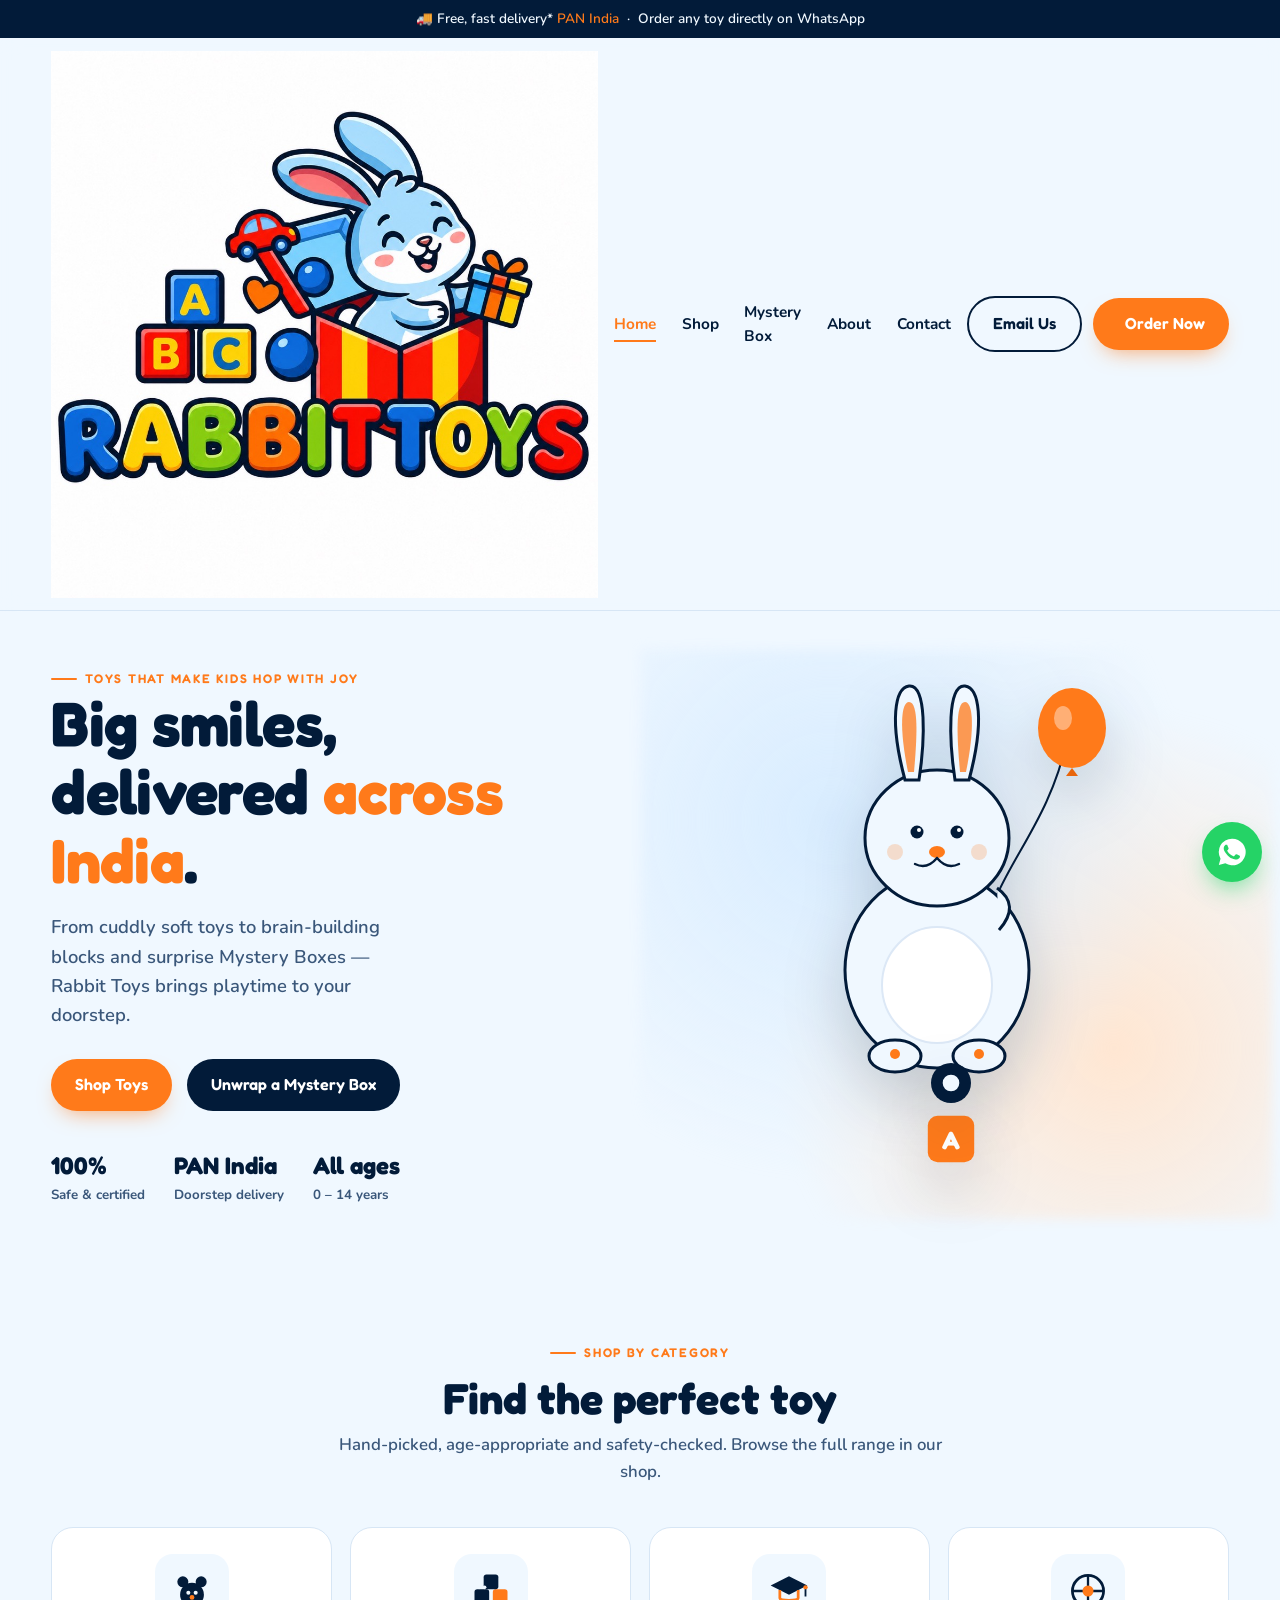
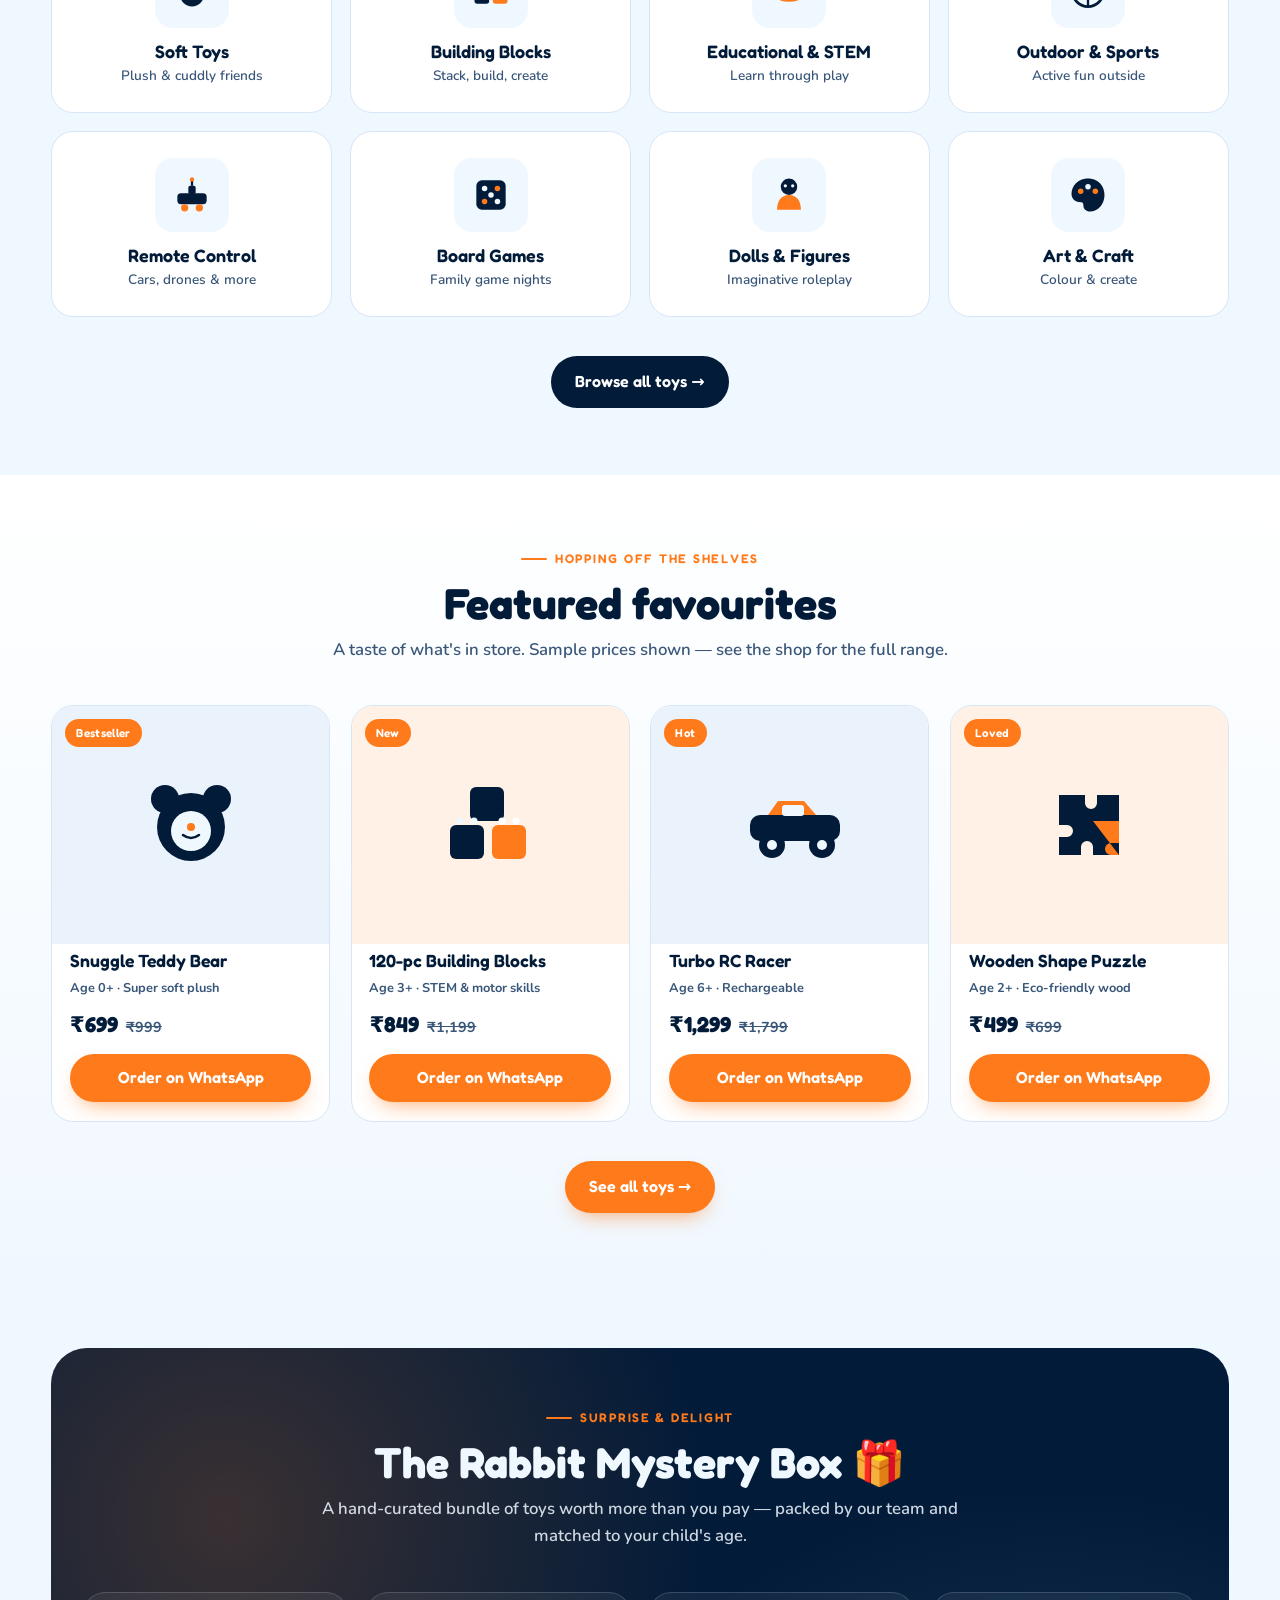
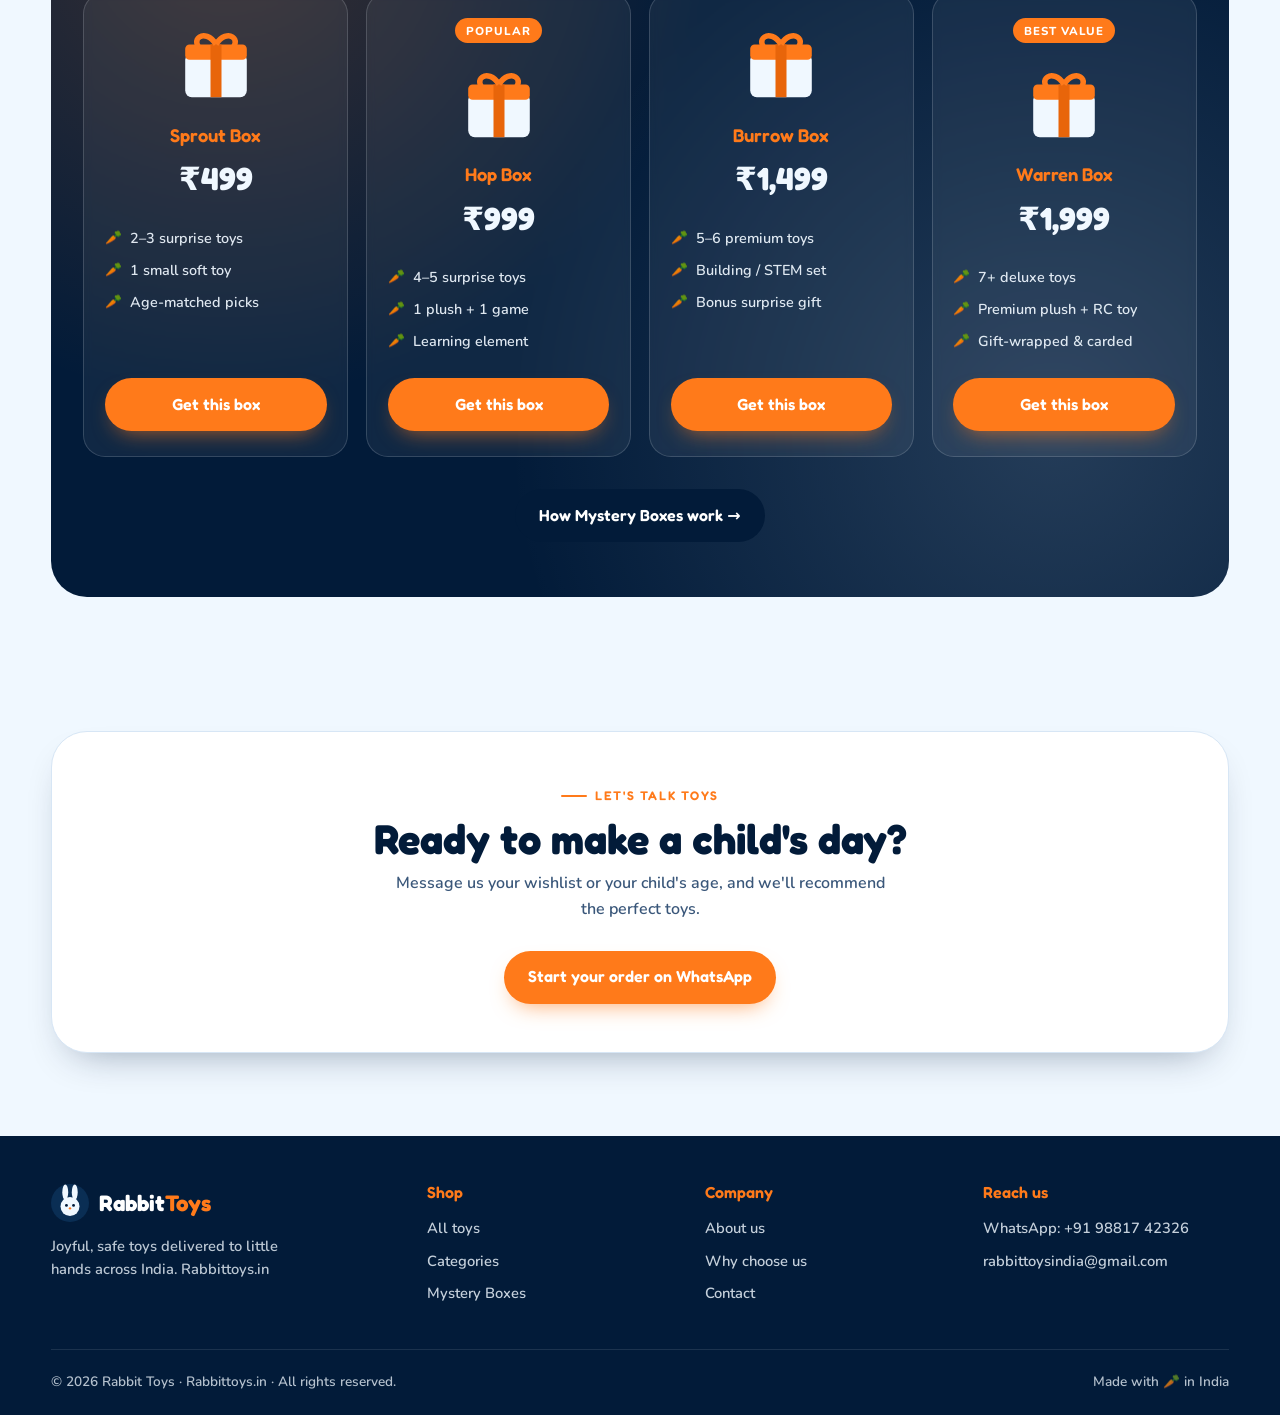
==== commit 8b053300: "Update index.html" ====
--- a/index.html
+++ b/index.html
@@ -8,15 +8,10 @@
 <link rel="stylesheet" href="styles.css" />
 </head>
 <body>
-<div class="topbar">🚚 Free, fast delivery <span>PAN India</span> &nbsp;·&nbsp; Order any toy directly on WhatsApp</div>
+<div class="topbar">🚚 Free, fast delivery* <span>PAN India</span> &nbsp;·&nbsp; Order any toy directly on WhatsApp</div>
 <header>
   <div class="wrap nav">
-    <a class="brand" href="index.html" aria-label="Rabbit Toys home"><svg width="46" height="46" viewBox="0 0 64 64" aria-hidden="true">
-<circle cx="32" cy="32" r="32" fill="#021B39"/>
-<ellipse cx="24" cy="14" rx="5" ry="13" fill="#F0F8FF"/><ellipse cx="40" cy="14" rx="5" ry="13" fill="#F0F8FF"/>
-<ellipse cx="24" cy="15" rx="2.4" ry="8.5" fill="#FF7A1A" opacity=".85"/><ellipse cx="40" cy="15" rx="2.4" ry="8.5" fill="#FF7A1A" opacity=".85"/>
-<circle cx="32" cy="38" r="16" fill="#F0F8FF"/><circle cx="26" cy="36" r="2.6" fill="#021B39"/><circle cx="38" cy="36" r="2.6" fill="#021B39"/>
-<path d="M30 43 q2 2 4 0" stroke="#021B39" stroke-width="2" fill="none" stroke-linecap="round"/><circle cx="32" cy="41" r="2" fill="#FF7A1A"/></svg><span class="brand-name">Rabbit<b>Toys</b></span></a>
+   <a class="brand" href="index.html" aria-label="Rabbit Toys home"><img src="logo.jpg" alt="Rabbit Toys" class="logo-img" /></a>
     <nav class="links" id="links"><a href="index.html" class='active'>Home</a><a href="shop.html">Shop</a><a href="mystery-box.html">Mystery Box</a><a href="about.html">About</a><a href="contact.html">Contact</a></nav>
     <div class="nav-cta">
       <a class="btn btn-ghost" href="mailto:rabbittoysindia@gmail.com">Email Us</a>
@@ -151,4 +146,4 @@
   document.querySelectorAll('.reveal').forEach(el=>io.observe(el));
 </script>
 </body>
-</html>+</html>
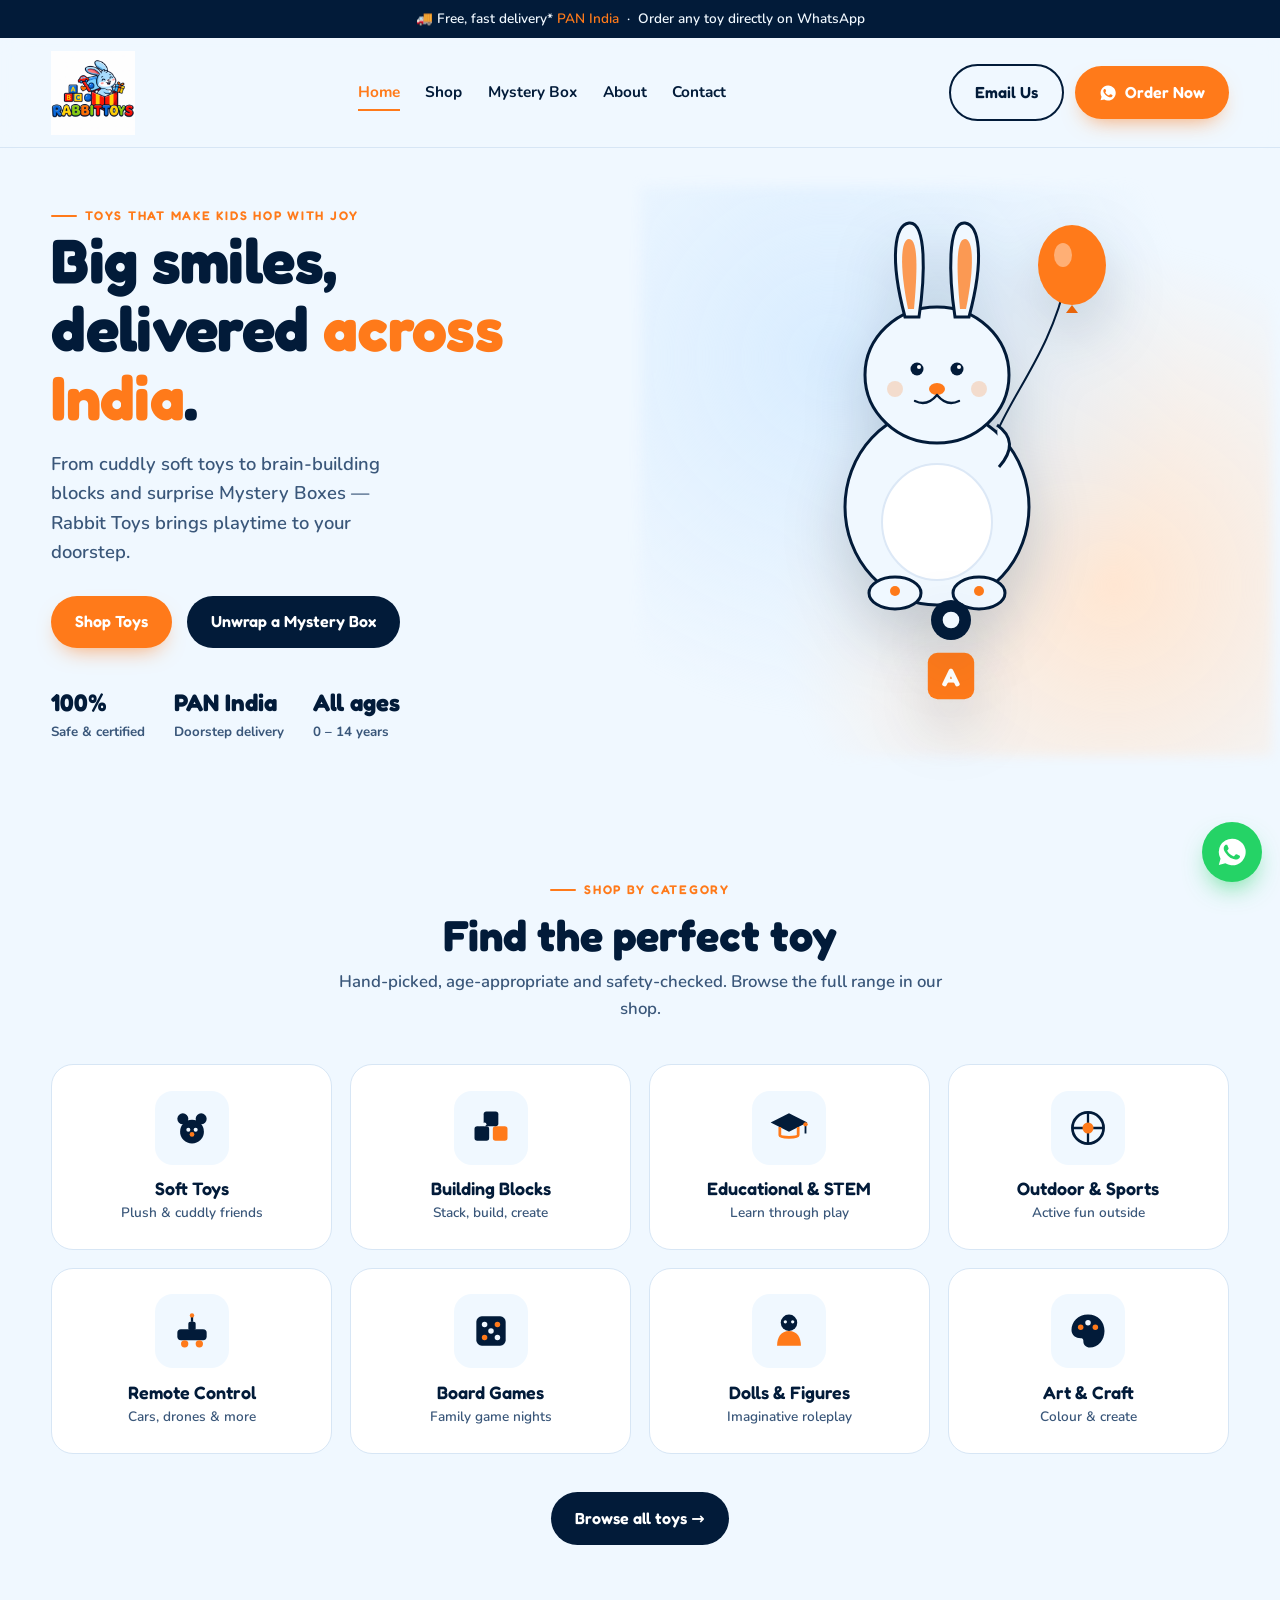
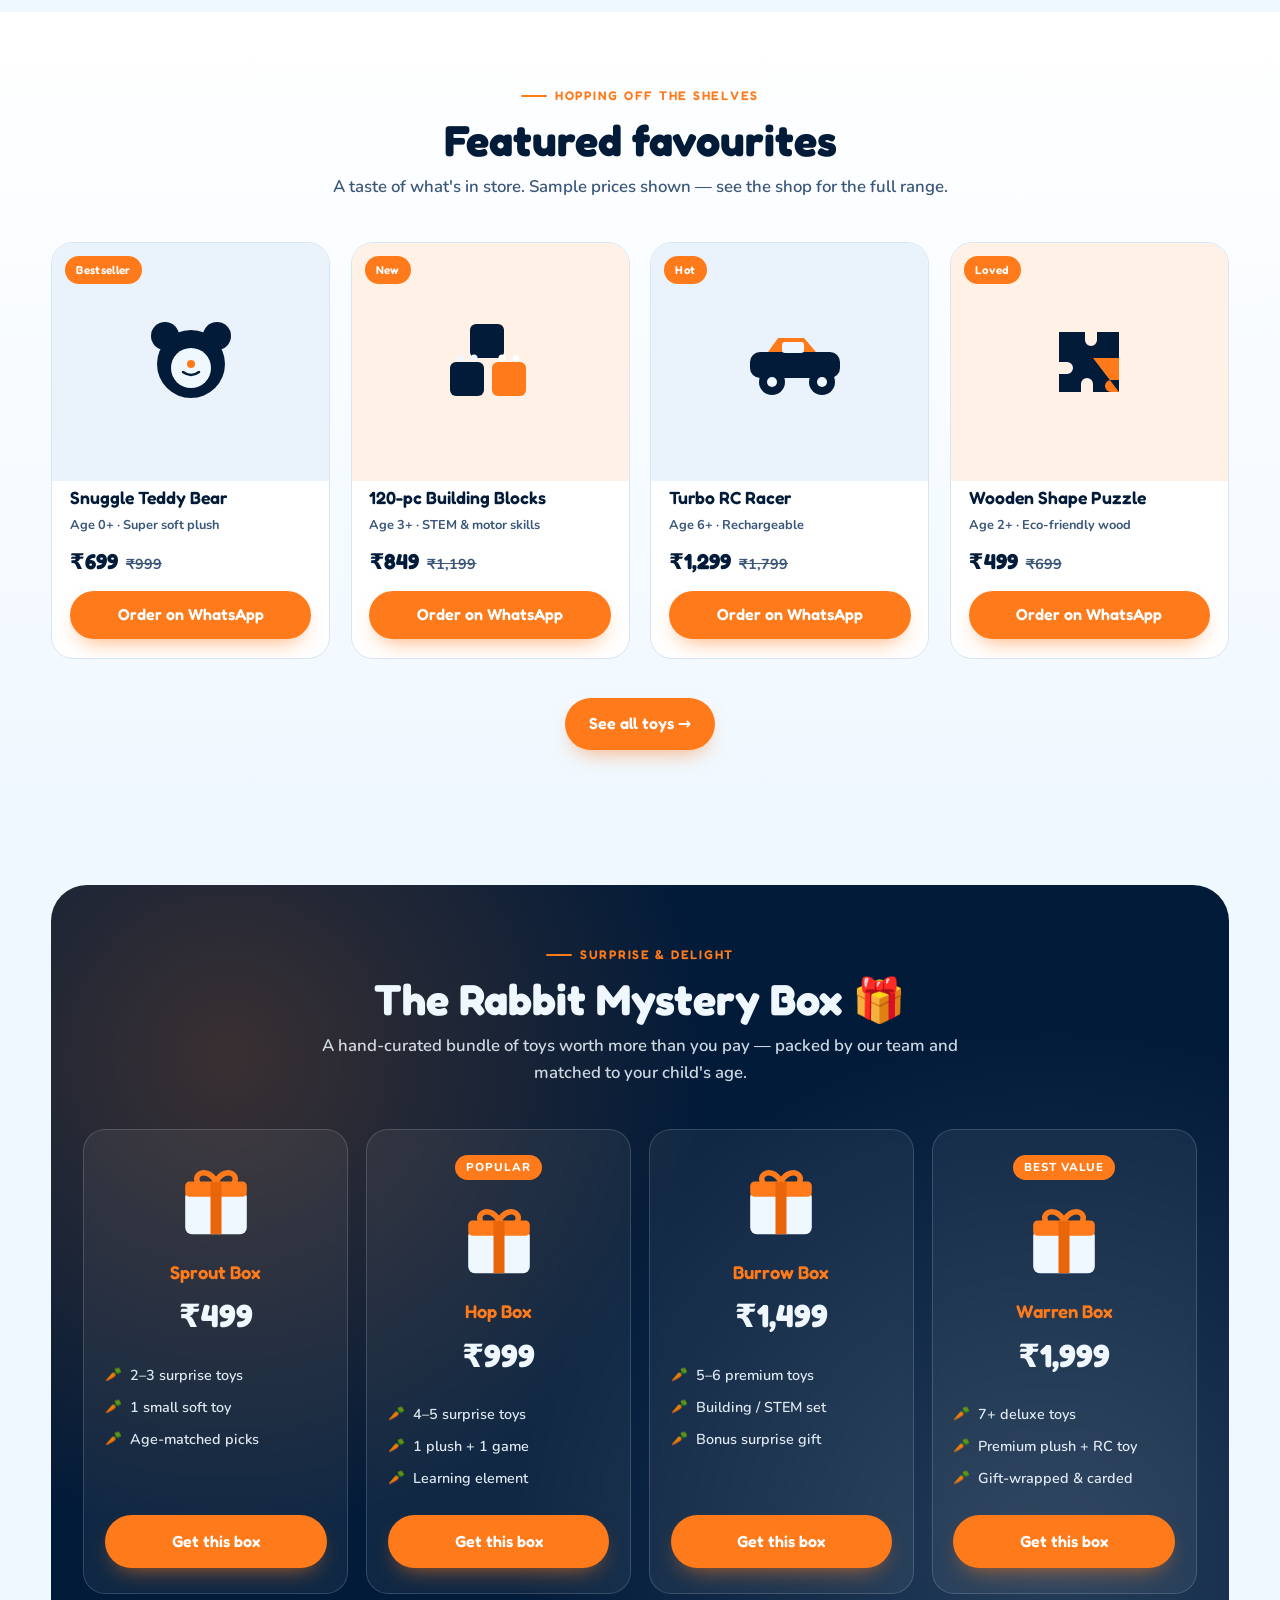
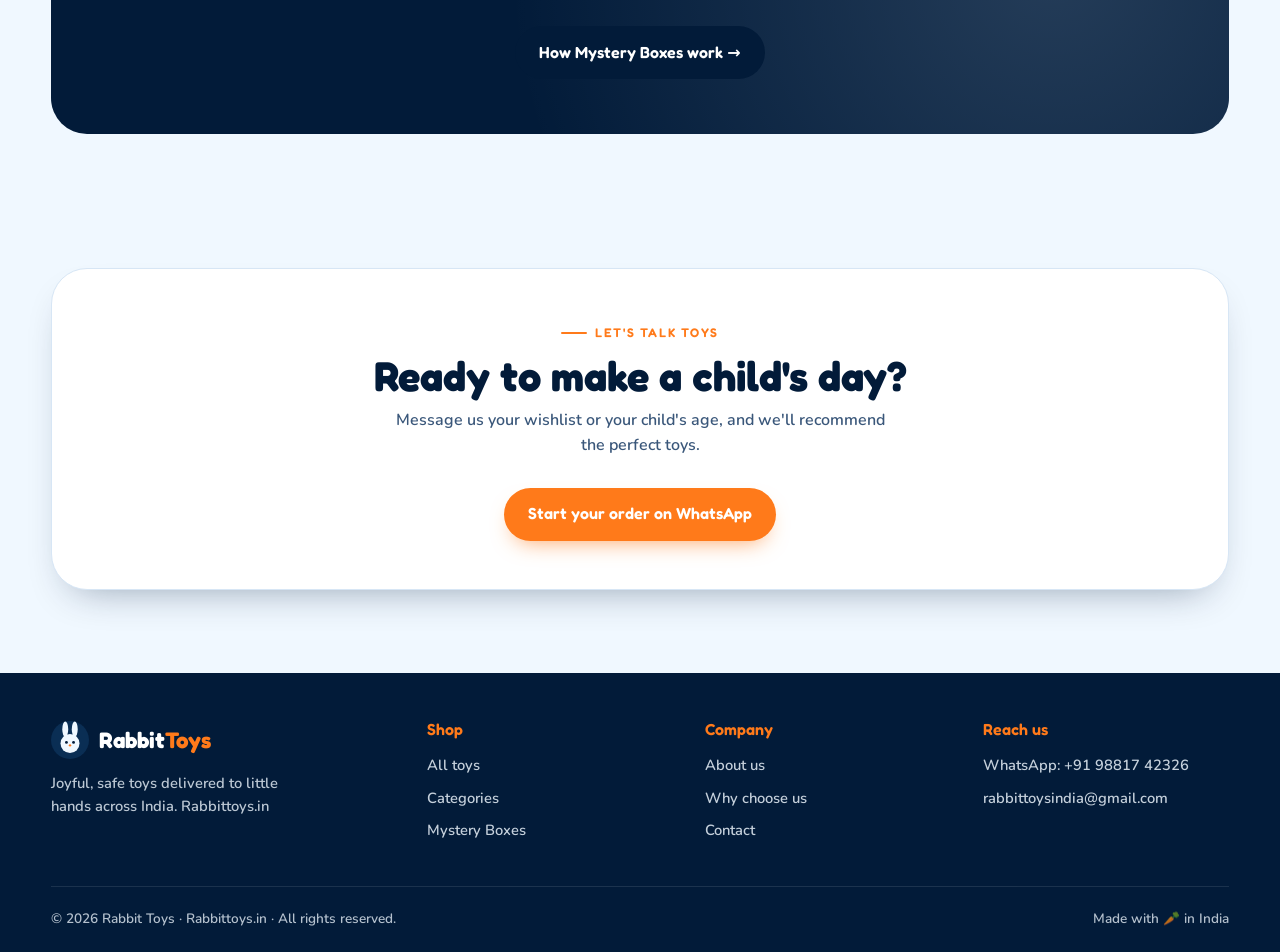
==== commit 9bc4cb4d: "Update index.html" ====
--- a/index.html
+++ b/index.html
@@ -11,7 +11,7 @@
 <div class="topbar">🚚 Free, fast delivery* <span>PAN India</span> &nbsp;·&nbsp; Order any toy directly on WhatsApp</div>
 <header>
   <div class="wrap nav">
-   <a class="brand" href="index.html" aria-label="Rabbit Toys home"><img src="logo.jpg" alt="Rabbit Toys" class="logo-img" /></a>
+   <a class="brand" href="index.html" aria-label="Rabbit Toys home"><img src="logo.png" alt="Rabbit Toys" class="logo-img" /></a>
     <nav class="links" id="links"><a href="index.html" class='active'>Home</a><a href="shop.html">Shop</a><a href="mystery-box.html">Mystery Box</a><a href="about.html">About</a><a href="contact.html">Contact</a></nav>
     <div class="nav-cta">
       <a class="btn btn-ghost" href="mailto:rabbittoysindia@gmail.com">Email Us</a>
--- a/styles.css
+++ b/styles.css
@@ -256,3 +256,28 @@
   .faq details[open] summary::after{content:"–"}
   .faq p{color:var(--navy-soft);font-weight:600;padding:0 0 1rem;margin:0}
   @media(max-width:820px){.howto{grid-template-columns:1fr}}
+.logo-img{height:84px;width:auto;display:block}
+@media(max-width:720px){.logo-img{height:84px}}
+
+  /* ---------- product photos (real catalogue) ---------- */
+  /* Photos drop into the .pic box and crop neatly. Until a real
+     image exists at the given path, the gift-box placeholder shows. */
+  .product .pic img,
+  .prod-img{width:100%;height:100%;object-fit:cover;position:absolute;inset:0;display:block}
+  .product .pic .ph-svg{position:relative;z-index:1}
+
+  /* ---------- product photo gallery (multiple images) ---------- */
+  .product .pic .gallery{position:absolute;inset:0}
+  .product .pic .gallery .prod-img{opacity:0;transition:opacity .35s ease;cursor:pointer}
+  .product .pic .gallery .prod-img.active{opacity:1}
+  .product .pic .gnav{position:absolute;top:50%;transform:translateY(-50%);z-index:3;
+    width:30px;height:30px;border:none;border-radius:50%;cursor:pointer;color:#fff;
+    background:rgba(2,27,57,.55);font-size:1.25rem;line-height:1;display:none;place-items:center}
+  .product .pic:hover .gnav{display:grid}
+  .product .pic .gnav.prev{left:.5rem}
+  .product .pic .gnav.next{right:.5rem}
+  .product .pic .dots{position:absolute;bottom:.55rem;left:0;right:0;z-index:3;
+    display:flex;gap:.32rem;justify-content:center}
+  .product .pic .dots button{width:7px;height:7px;padding:0;border:none;border-radius:50%;
+    cursor:pointer;background:rgba(2,27,57,.28);transition:background .2s}
+  .product .pic .dots button.active{background:var(--carrot)}
